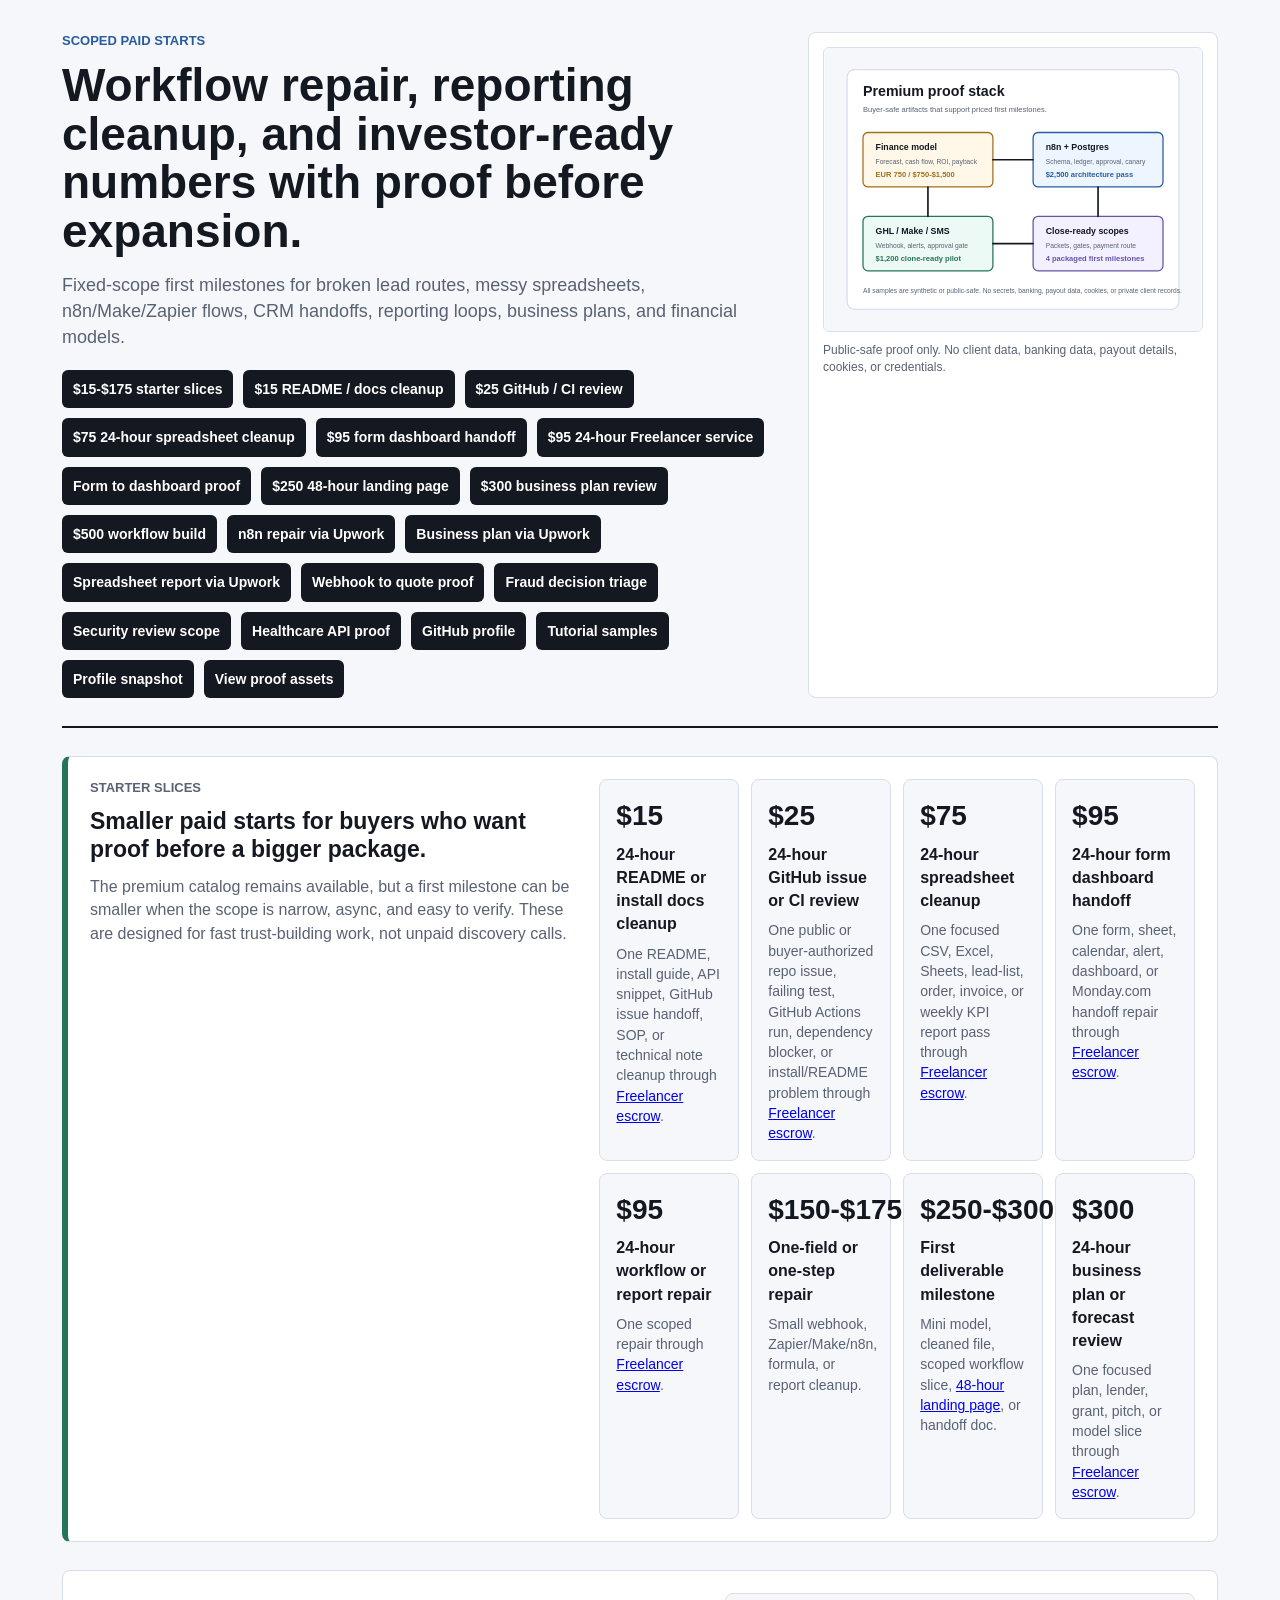
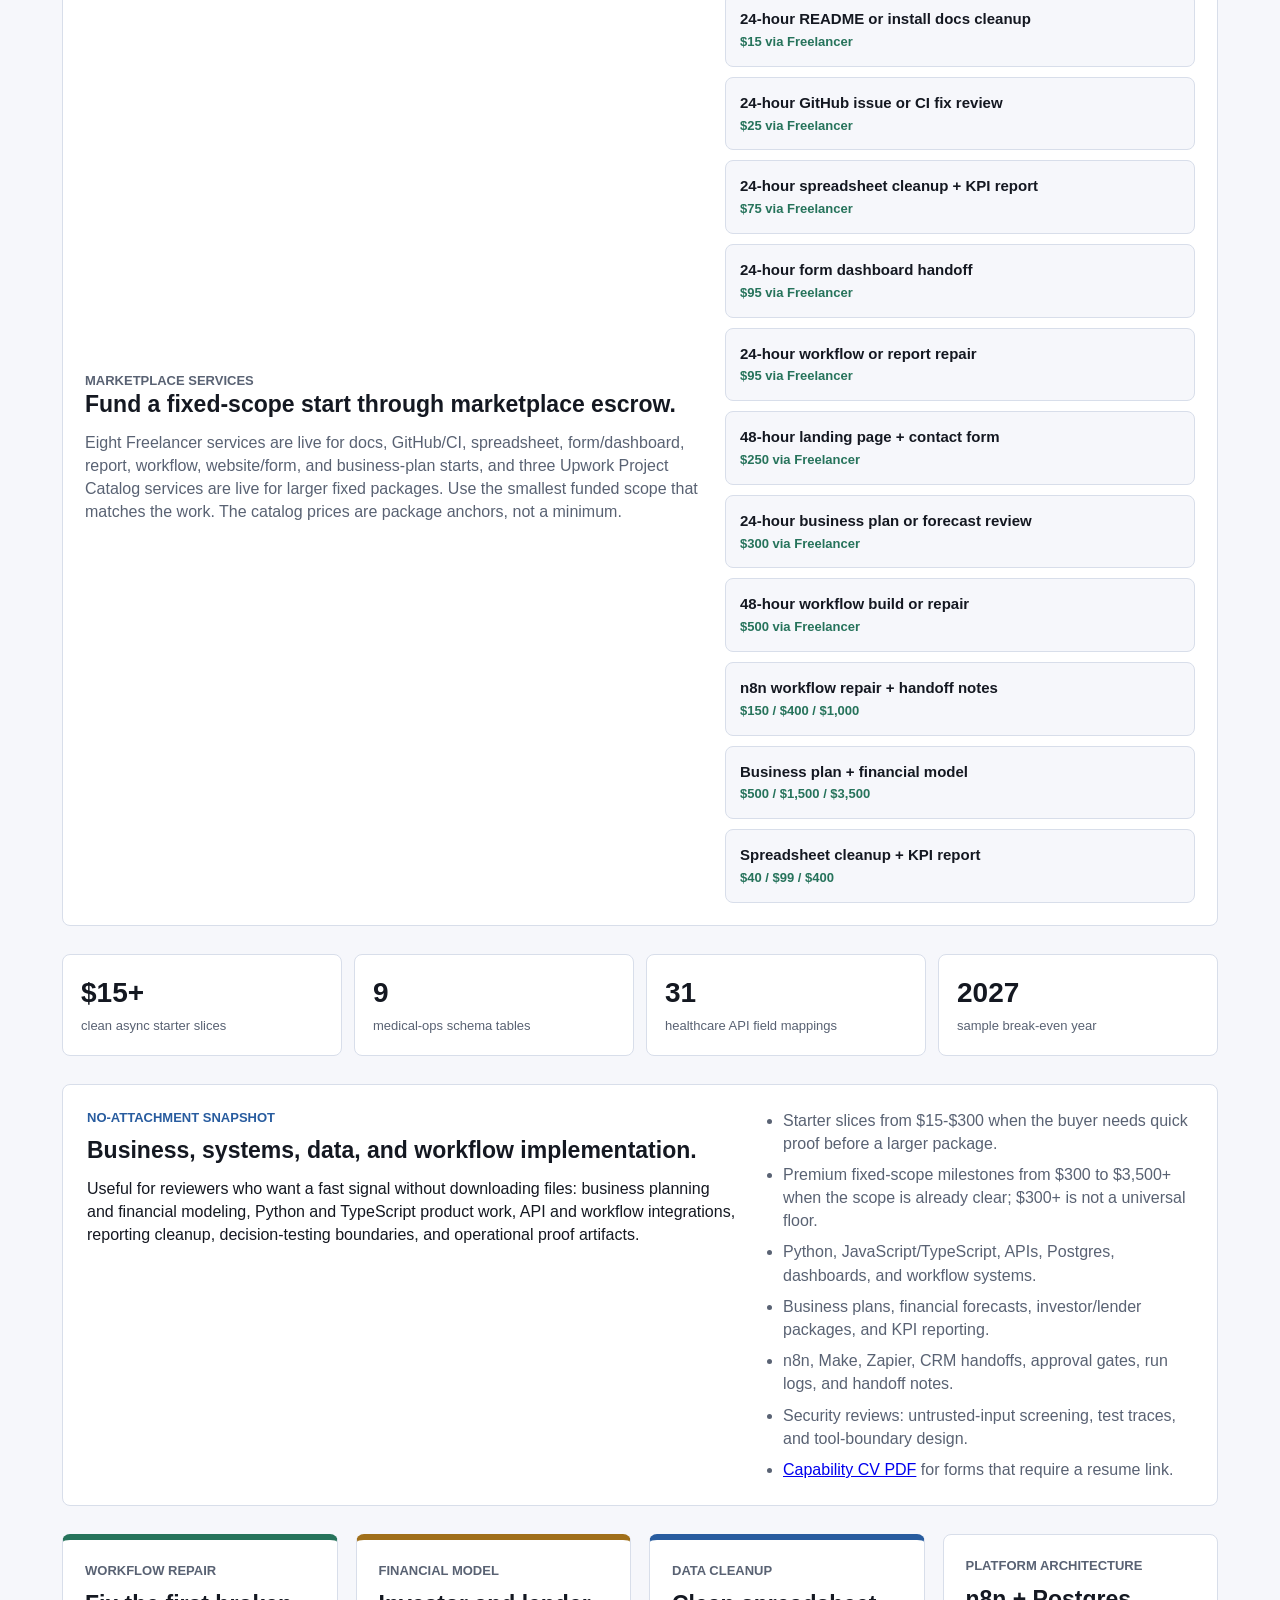
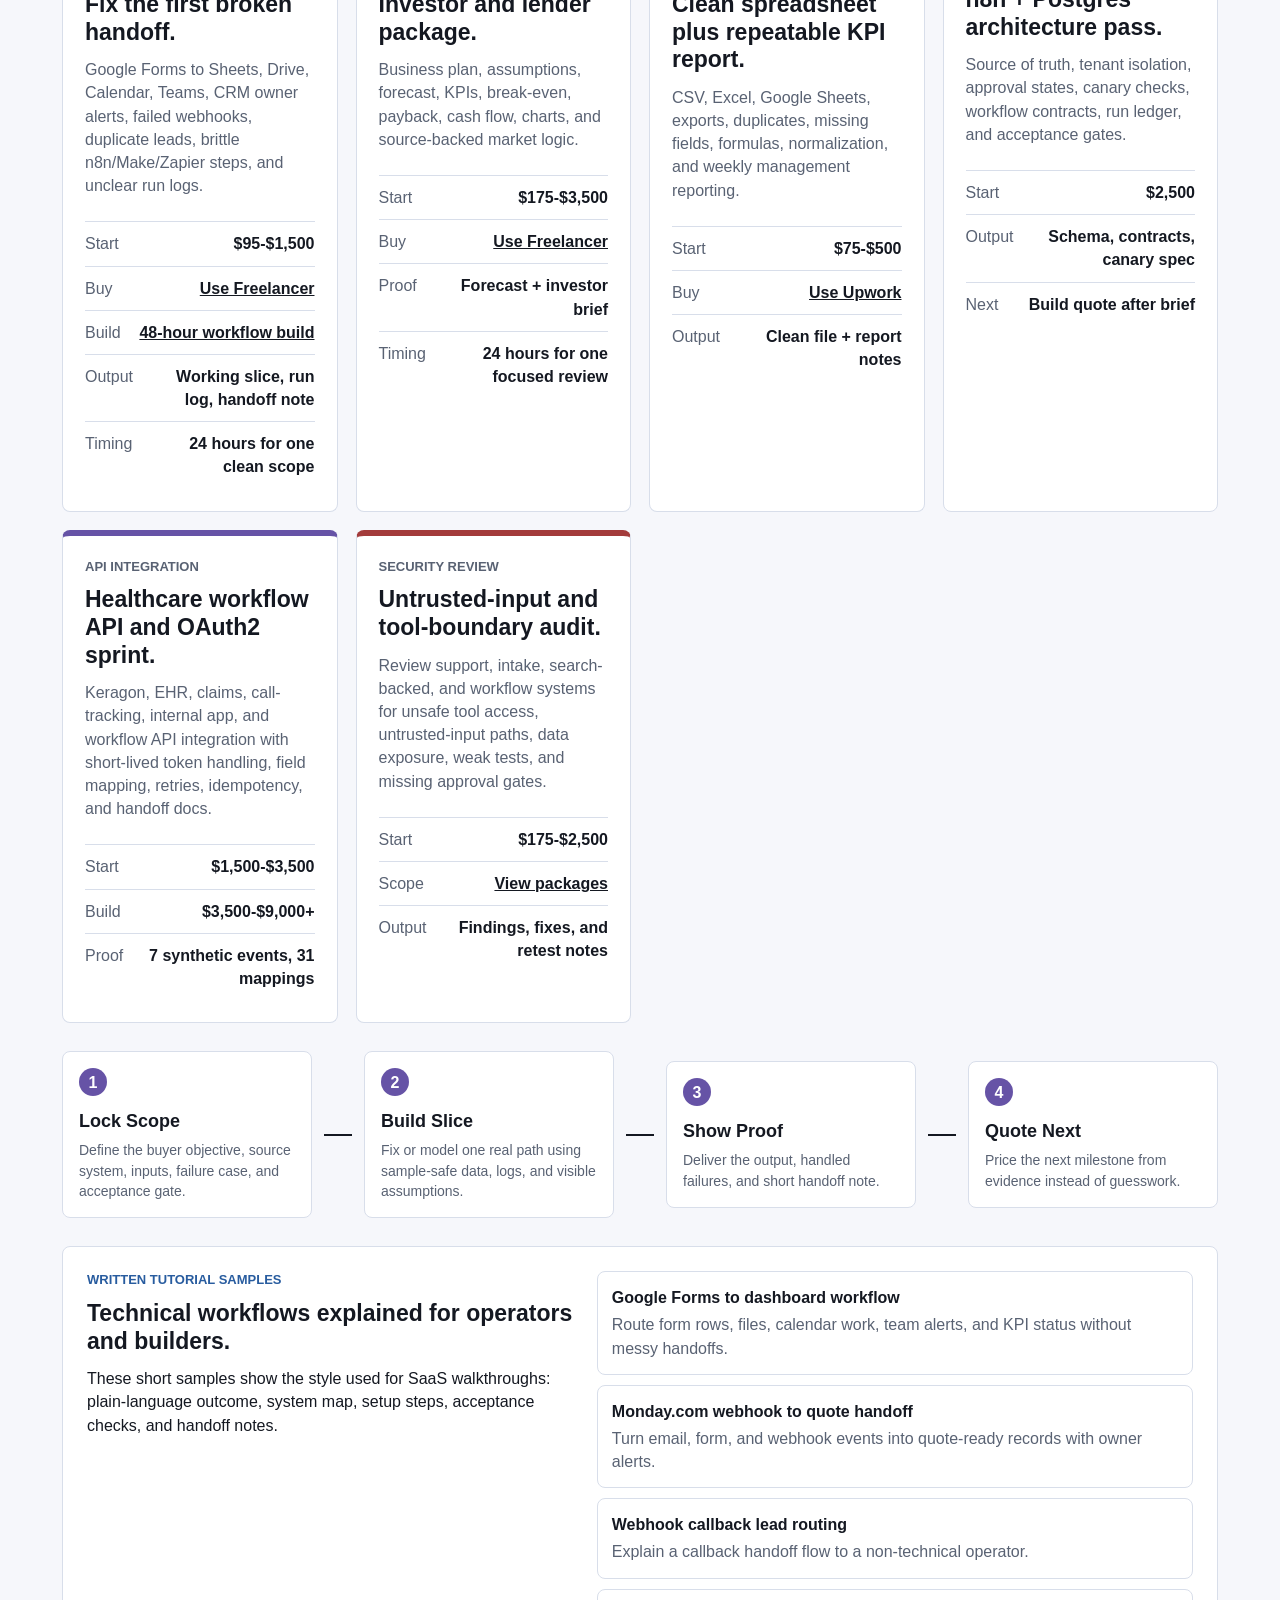
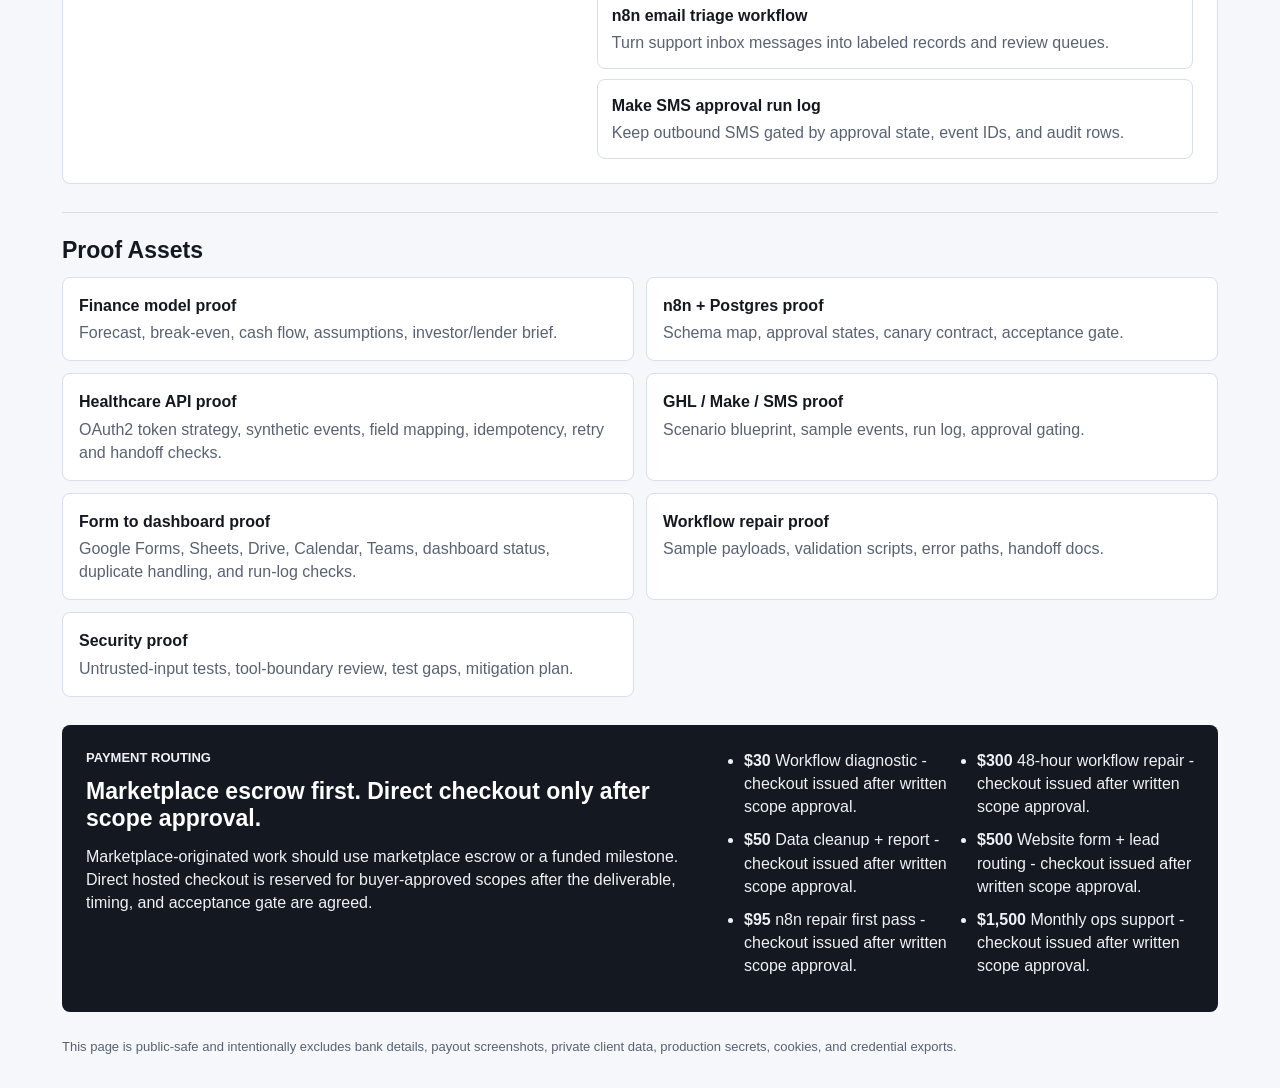
==== index.html @ 13c55c06 "Remove public process-risk wording" ====
<!doctype html>
<html lang="en">
  <head>
    <meta charset="utf-8">
    <meta name="viewport" content="width=device-width, initial-scale=1">
    <meta
      name="description"
      content="Fixed-scope operations, data cleanup, financial modeling, and workflow repair proof hub."
    >
    <title>Scoped Operations Proof Hub</title>
    <link rel="stylesheet" href="styles.css">
  </head>
  <body>
    <main class="page">
      <section class="hero">
        <div class="hero-copy">
          <p class="eyebrow">Scoped paid starts</p>
          <h1>Workflow repair, reporting cleanup, and investor-ready numbers with proof before expansion.</h1>
          <p class="lead">
            Fixed-scope first milestones for broken lead routes, messy spreadsheets, n8n/Make/Zapier flows,
            CRM handoffs, reporting loops, business plans, and financial models.
          </p>
          <div class="hero-actions" aria-label="Start options">
            <a href="#starter-slices">$15-$175 starter slices</a>
            <a href="https://www.freelancer.com/service/technical_writing/hour-readme-or-install-docs-cleanup?sb=t">$15 README / docs cleanup</a>
            <a href="https://www.freelancer.com/service/github/hour-github-issue-or-ci-fix-review?sb=t">$25 GitHub / CI review</a>
            <a href="https://www.freelancer.com/service/excel/hour-spreadsheet-cleanup-and-kpi-report?sb=t">$75 24-hour spreadsheet cleanup</a>
            <a href="https://www.freelancer.com/service/excel/hour-form-dashboard-handoff?sb=t">$95 form dashboard handoff</a>
            <a href="https://www.freelancer.com/service/excel_vba/hour-workflow-or-report-repair?sb=t">$95 24-hour Freelancer service</a>
            <a href="tutorials/google-forms-drive-calendar-dashboard.html">Form to dashboard proof</a>
            <a href="https://www.freelancer.com/service/website_design/hour-landing-page-and-contact-form?sb=t">$250 48-hour landing page</a>
            <a href="https://www.freelancer.com/service/business_plans/hour-business-plan-or-forecast-review?sb=t">$300 business plan review</a>
            <a href="https://www.freelancer.com/service/zapier/hour-workflow-build-or-repair?sb=t">$500 workflow build</a>
            <a href="https://www.upwork.com/services/product/development-it-an-n8n-workflow-repair-with-tested-handoff-notes-2057889259942910023">n8n repair via Upwork</a>
            <a href="https://www.upwork.com/services/product/consulting-hr-an-investor-ready-business-plan-and-financial-model-with-forecasts-2057624369756503073">Business plan via Upwork</a>
            <a href="https://www.upwork.com/services/product/marketing-a-cleaned-lead-list-with-a-weekly-sales-report-2057587050076830753">Spreadsheet report via Upwork</a>
            <a href="tutorials/monday-webhook-email-to-quote.html">Webhook to quote proof</a>
            <a href="fraud-decision-triage.html">Fraud decision triage</a>
            <a href="security-audit.html">Security review scope</a>
            <a href="#healthcare-api">Healthcare API proof</a>
            <a href="https://github.com/adliebe/adliebe">GitHub profile</a>
            <a href="#tutorials">Tutorial samples</a>
            <a href="#profile">Profile snapshot</a>
            <a href="#proof">View proof assets</a>
          </div>
        </div>
        <figure class="visual-proof">
          <img src="assets/premium-proof-map.svg" alt="Proof map for finance modeling, n8n Postgres architecture, GHL Make SMS workflows, and close-ready scopes">
          <figcaption>Public-safe proof only. No client data, banking data, payout details, cookies, or credentials.</figcaption>
        </figure>
      </section>

      <section class="starter-strip" id="starter-slices" aria-label="Starter slices">
        <div>
          <p class="tag">Starter slices</p>
          <h2>Smaller paid starts for buyers who want proof before a bigger package.</h2>
          <p>
            The premium catalog remains available, but a first milestone can be smaller when the scope is narrow,
            async, and easy to verify. These are designed for fast trust-building work, not unpaid discovery calls.
          </p>
        </div>
        <div class="starter-grid">
          <article>
            <strong>$15</strong>
            <span>24-hour README or install docs cleanup</span>
            <p>One README, install guide, API snippet, GitHub issue handoff, SOP, or technical note cleanup through <a href="https://www.freelancer.com/service/technical_writing/hour-readme-or-install-docs-cleanup?sb=t">Freelancer escrow</a>.</p>
          </article>
          <article>
            <strong>$25</strong>
            <span>24-hour GitHub issue or CI review</span>
            <p>One public or buyer-authorized repo issue, failing test, GitHub Actions run, dependency blocker, or install/README problem through <a href="https://www.freelancer.com/service/github/hour-github-issue-or-ci-fix-review?sb=t">Freelancer escrow</a>.</p>
          </article>
          <article>
            <strong>$75</strong>
            <span>24-hour spreadsheet cleanup</span>
            <p>One focused CSV, Excel, Sheets, lead-list, order, invoice, or weekly KPI report pass through <a href="https://www.freelancer.com/service/excel/hour-spreadsheet-cleanup-and-kpi-report?sb=t">Freelancer escrow</a>.</p>
          </article>
          <article>
            <strong>$95</strong>
            <span>24-hour form dashboard handoff</span>
            <p>One form, sheet, calendar, alert, dashboard, or Monday.com handoff repair through <a href="https://www.freelancer.com/service/excel/hour-form-dashboard-handoff?sb=t">Freelancer escrow</a>.</p>
          </article>
          <article>
            <strong>$95</strong>
            <span>24-hour workflow or report repair</span>
            <p>One scoped repair through <a href="https://www.freelancer.com/service/excel_vba/hour-workflow-or-report-repair?sb=t">Freelancer escrow</a>.</p>
          </article>
          <article>
            <strong>$150-$175</strong>
            <span>One-field or one-step repair</span>
            <p>Small webhook, Zapier/Make/n8n, formula, or report cleanup.</p>
          </article>
          <article>
            <strong>$250-$300</strong>
            <span>First deliverable milestone</span>
            <p>Mini model, cleaned file, scoped workflow slice, <a href="https://www.freelancer.com/service/website_design/hour-landing-page-and-contact-form?sb=t">48-hour landing page</a>, or handoff doc.</p>
          </article>
          <article>
            <strong>$300</strong>
            <span>24-hour business plan or forecast review</span>
            <p>One focused plan, lender, grant, pitch, or model slice through <a href="https://www.freelancer.com/service/business_plans/hour-business-plan-or-forecast-review?sb=t">Freelancer escrow</a>.</p>
          </article>
        </div>
      </section>

      <section class="catalog-strip" aria-label="Approved Upwork services">
        <div>
          <p class="tag">Marketplace services</p>
          <h2>Fund a fixed-scope start through marketplace escrow.</h2>
          <p>
            Eight Freelancer services are live for docs, GitHub/CI, spreadsheet, form/dashboard, report, workflow, website/form, and business-plan starts,
            and three Upwork Project Catalog services are live for larger fixed packages. Use the smallest funded scope that matches the work.
            The catalog prices are package anchors, not a minimum.
          </p>
        </div>
        <div class="catalog-actions">
          <a href="https://www.freelancer.com/service/technical_writing/hour-readme-or-install-docs-cleanup?sb=t">
            <strong>24-hour README or install docs cleanup</strong>
            <span>$15 via Freelancer</span>
          </a>
          <a href="https://www.freelancer.com/service/github/hour-github-issue-or-ci-fix-review?sb=t">
            <strong>24-hour GitHub issue or CI fix review</strong>
            <span>$25 via Freelancer</span>
          </a>
          <a href="https://www.freelancer.com/service/excel/hour-spreadsheet-cleanup-and-kpi-report?sb=t">
            <strong>24-hour spreadsheet cleanup + KPI report</strong>
            <span>$75 via Freelancer</span>
          </a>
          <a href="https://www.freelancer.com/service/excel/hour-form-dashboard-handoff?sb=t">
            <strong>24-hour form dashboard handoff</strong>
            <span>$95 via Freelancer</span>
          </a>
          <a href="https://www.freelancer.com/service/excel_vba/hour-workflow-or-report-repair?sb=t">
            <strong>24-hour workflow or report repair</strong>
            <span>$95 via Freelancer</span>
          </a>
          <a href="https://www.freelancer.com/service/website_design/hour-landing-page-and-contact-form?sb=t">
            <strong>48-hour landing page + contact form</strong>
            <span>$250 via Freelancer</span>
          </a>
          <a href="https://www.freelancer.com/service/business_plans/hour-business-plan-or-forecast-review?sb=t">
            <strong>24-hour business plan or forecast review</strong>
            <span>$300 via Freelancer</span>
          </a>
          <a href="https://www.freelancer.com/service/zapier/hour-workflow-build-or-repair?sb=t">
            <strong>48-hour workflow build or repair</strong>
            <span>$500 via Freelancer</span>
          </a>
          <a href="https://www.upwork.com/services/product/development-it-an-n8n-workflow-repair-with-tested-handoff-notes-2057889259942910023">
            <strong>n8n workflow repair + handoff notes</strong>
            <span>$150 / $400 / $1,000</span>
          </a>
          <a href="https://www.upwork.com/services/product/consulting-hr-an-investor-ready-business-plan-and-financial-model-with-forecasts-2057624369756503073">
            <strong>Business plan + financial model</strong>
            <span>$500 / $1,500 / $3,500</span>
          </a>
          <a href="https://www.upwork.com/services/product/marketing-a-cleaned-lead-list-with-a-weekly-sales-report-2057587050076830753">
            <strong>Spreadsheet cleanup + KPI report</strong>
            <span>$40 / $99 / $400</span>
          </a>
        </div>
      </section>

      <section class="metric-row" aria-label="Verified proof metrics">
        <div>
          <span class="metric">$15+</span>
          <span class="label">clean async starter slices</span>
        </div>
        <div>
          <span class="metric">9</span>
          <span class="label">medical-ops schema tables</span>
        </div>
        <div>
          <span class="metric">31</span>
          <span class="label">healthcare API field mappings</span>
        </div>
        <div>
          <span class="metric">2027</span>
          <span class="label">sample break-even year</span>
        </div>
      </section>

      <section class="profile-strip" id="profile" aria-label="Profile snapshot for reviewers">
        <div>
          <p class="tag">No-attachment snapshot</p>
          <h2>Business, systems, data, and workflow implementation.</h2>
          <p>
            Useful for reviewers who want a fast signal without downloading files:
            business planning and financial modeling, Python and TypeScript product work,
            API and workflow integrations, reporting cleanup, decision-testing boundaries,
            and operational proof artifacts.
          </p>
        </div>
        <ul>
          <li>Starter slices from $15-$300 when the buyer needs quick proof before a larger package.</li>
          <li>Premium fixed-scope milestones from $300 to $3,500+ when the scope is already clear; $300+ is not a universal floor.</li>
          <li>Python, JavaScript/TypeScript, APIs, Postgres, dashboards, and workflow systems.</li>
          <li>Business plans, financial forecasts, investor/lender packages, and KPI reporting.</li>
          <li>n8n, Make, Zapier, CRM handoffs, approval gates, run logs, and handoff notes.</li>
          <li>Security reviews: untrusted-input screening, test traces, and tool-boundary design.</li>
          <li><a href="business-systems-capability-cv.pdf">Capability CV PDF</a> for forms that require a resume link.</li>
        </ul>
      </section>

      <section class="offer-grid" aria-label="Fixed-scope services">
        <article class="proof-card workflow-card">
          <p class="tag">Workflow repair</p>
          <h2>Fix the first broken handoff.</h2>
          <p>
            Google Forms to Sheets, Drive, Calendar, Teams, CRM owner alerts, failed webhooks,
            duplicate leads, brittle n8n/Make/Zapier steps, and unclear run logs.
          </p>
          <dl>
            <div><dt>Start</dt><dd>$95-$1,500</dd></div>
            <div><dt>Buy</dt><dd><a href="https://www.freelancer.com/service/excel_vba/hour-workflow-or-report-repair?sb=t">Use Freelancer</a></dd></div>
            <div><dt>Build</dt><dd><a href="https://www.freelancer.com/service/zapier/hour-workflow-build-or-repair?sb=t">48-hour workflow build</a></dd></div>
            <div><dt>Output</dt><dd>Working slice, run log, handoff note</dd></div>
            <div><dt>Timing</dt><dd>24 hours for one clean scope</dd></div>
          </dl>
        </article>

        <article class="proof-card finance-card">
          <p class="tag">Financial model</p>
          <h2>Investor and lender package.</h2>
          <p>
            Business plan, assumptions, forecast, KPIs, break-even, payback, cash flow,
            charts, and source-backed market logic.
          </p>
          <dl>
            <div><dt>Start</dt><dd>$175-$3,500</dd></div>
            <div><dt>Buy</dt><dd><a href="https://www.freelancer.com/service/business_plans/hour-business-plan-or-forecast-review?sb=t">Use Freelancer</a></dd></div>
            <div><dt>Proof</dt><dd>Forecast + investor brief</dd></div>
            <div><dt>Timing</dt><dd>24 hours for one focused review</dd></div>
          </dl>
        </article>

        <article class="proof-card platform-card">
          <p class="tag">Data cleanup</p>
          <h2>Clean spreadsheet plus repeatable KPI report.</h2>
          <p>
            CSV, Excel, Google Sheets, exports, duplicates, missing fields, formulas,
            normalization, and weekly management reporting.
          </p>
          <dl>
            <div><dt>Start</dt><dd>$75-$500</dd></div>
            <div><dt>Buy</dt><dd><a href="https://www.upwork.com/services/product/marketing-a-cleaned-lead-list-with-a-weekly-sales-report-2057587050076830753">Use Upwork</a></dd></div>
            <div><dt>Output</dt><dd>Clean file + report notes</dd></div>
          </dl>
        </article>

        <article class="proof-card">
          <p class="tag">Platform architecture</p>
          <h2>n8n + Postgres architecture pass.</h2>
          <p>
            Source of truth, tenant isolation, approval states, canary checks, workflow contracts,
            run ledger, and acceptance gates.
          </p>
          <dl>
            <div><dt>Start</dt><dd>$2,500</dd></div>
            <div><dt>Output</dt><dd>Schema, contracts, canary spec</dd></div>
            <div><dt>Next</dt><dd>Build quote after brief</dd></div>
          </dl>
        </article>

        <article class="proof-card api-card" id="healthcare-api">
          <p class="tag">API integration</p>
          <h2>Healthcare workflow API and OAuth2 sprint.</h2>
          <p>
            Keragon, EHR, claims, call-tracking, internal app, and workflow API integration
            with short-lived token handling, field mapping, retries, idempotency, and handoff docs.
          </p>
          <dl>
            <div><dt>Start</dt><dd>$1,500-$3,500</dd></div>
            <div><dt>Build</dt><dd>$3,500-$9,000+</dd></div>
            <div><dt>Proof</dt><dd>7 synthetic events, 31 mappings</dd></div>
          </dl>
        </article>

        <article class="proof-card security-card">
          <p class="tag">Security review</p>
          <h2>Untrusted-input and tool-boundary audit.</h2>
          <p>
            Review support, intake, search-backed, and workflow systems for unsafe tool access,
            untrusted-input paths, data exposure, weak tests, and missing approval gates.
          </p>
          <dl>
            <div><dt>Start</dt><dd>$175-$2,500</dd></div>
            <div><dt>Scope</dt><dd><a href="security-audit.html">View packages</a></dd></div>
            <div><dt>Output</dt><dd>Findings, fixes, and retest notes</dd></div>
          </dl>
        </article>
      </section>

      <section class="workflow" aria-label="Delivery structure">
        <div class="flow-step">
          <span>1</span>
          <strong>Lock Scope</strong>
          <p>Define the buyer objective, source system, inputs, failure case, and acceptance gate.</p>
        </div>
        <div class="flow-line"></div>
        <div class="flow-step">
          <span>2</span>
          <strong>Build Slice</strong>
          <p>Fix or model one real path using sample-safe data, logs, and visible assumptions.</p>
        </div>
        <div class="flow-line"></div>
        <div class="flow-step">
          <span>3</span>
          <strong>Show Proof</strong>
          <p>Deliver the output, handled failures, and short handoff note.</p>
        </div>
        <div class="flow-line"></div>
        <div class="flow-step">
          <span>4</span>
          <strong>Quote Next</strong>
          <p>Price the next milestone from evidence instead of guesswork.</p>
        </div>
      </section>

      <section class="tutorial-strip" id="tutorials" aria-label="Written tutorial samples">
        <div>
          <p class="tag">Written tutorial samples</p>
          <h2>Technical workflows explained for operators and builders.</h2>
          <p>
            These short samples show the style used for SaaS walkthroughs: plain-language outcome,
            system map, setup steps, acceptance checks, and handoff notes.
          </p>
        </div>
        <div class="tutorial-list">
          <a href="tutorials/google-forms-drive-calendar-dashboard.html">
            <strong>Google Forms to dashboard workflow</strong>
            <span>Route form rows, files, calendar work, team alerts, and KPI status without messy handoffs.</span>
          </a>
          <a href="tutorials/monday-webhook-email-to-quote.html">
            <strong>Monday.com webhook to quote handoff</strong>
            <span>Turn email, form, and webhook events into quote-ready records with owner alerts.</span>
          </a>
          <a href="tutorials/webhook-callback-lead-routing.html">
            <strong>Webhook callback lead routing</strong>
            <span>Explain a callback handoff flow to a non-technical operator.</span>
          </a>
          <a href="tutorials/n8n-email-triage-workflow.html">
            <strong>n8n email triage workflow</strong>
            <span>Turn support inbox messages into labeled records and review queues.</span>
          </a>
          <a href="tutorials/make-sms-approval-run-log.html">
            <strong>Make SMS approval run log</strong>
            <span>Keep outbound SMS gated by approval state, event IDs, and audit rows.</span>
          </a>
        </div>
      </section>

      <section class="proof-table" id="proof" aria-label="Proof assets">
        <h2>Proof Assets</h2>
        <div class="table-grid">
          <p><strong>Finance model proof</strong><span>Forecast, break-even, cash flow, assumptions, investor/lender brief.</span></p>
          <p><strong>n8n + Postgres proof</strong><span>Schema map, approval states, canary contract, acceptance gate.</span></p>
          <p><strong>Healthcare API proof</strong><span>OAuth2 token strategy, synthetic events, field mapping, idempotency, retry and handoff checks.</span></p>
          <p><strong>GHL / Make / SMS proof</strong><span>Scenario blueprint, sample events, run log, approval gating.</span></p>
          <p><strong>Form to dashboard proof</strong><span>Google Forms, Sheets, Drive, Calendar, Teams, dashboard status, duplicate handling, and run-log checks.</span></p>
          <p><strong>Workflow repair proof</strong><span>Sample payloads, validation scripts, error paths, handoff docs.</span></p>
          <p><strong>Security proof</strong><span>Untrusted-input tests, tool-boundary review, test gaps, mitigation plan.</span></p>
        </div>
      </section>

      <section class="package-strip" id="payment-routing">
        <div>
          <p class="tag">Payment routing</p>
          <h2>Marketplace escrow first. Direct checkout only after scope approval.</h2>
          <p>
            Marketplace-originated work should use marketplace escrow or a funded milestone. Direct hosted checkout
            is reserved for buyer-approved scopes after the deliverable, timing, and acceptance gate are agreed.
          </p>
        </div>
        <ul class="checkout-list" aria-label="Direct payment scopes">
          <li><strong>$30</strong> Workflow diagnostic - checkout issued after written scope approval.</li>
          <li><strong>$50</strong> Data cleanup + report - checkout issued after written scope approval.</li>
          <li><strong>$95</strong> n8n repair first pass - checkout issued after written scope approval.</li>
          <li><strong>$300</strong> 48-hour workflow repair - checkout issued after written scope approval.</li>
          <li><strong>$500</strong> Website form + lead routing - checkout issued after written scope approval.</li>
          <li><strong>$1,500</strong> Monthly ops support - checkout issued after written scope approval.</li>
        </ul>
      </section>

      <footer>
        This page is public-safe and intentionally excludes bank details, payout screenshots,
        private client data, production secrets, cookies, and credential exports.
      </footer>
    </main>
  </body>
</html>
---- styles.css ----
:root {
  --ink: #141821;
  --muted: #596273;
  --line: #d8deea;
  --paper: #f6f7fb;
  --panel: #ffffff;
  --blue: #285c9f;
  --green: #26735b;
  --gold: #a06f1a;
  --red: #a33b3b;
  --violet: #6653a6;
}

* {
  box-sizing: border-box;
}

body {
  margin: 0;
  color: var(--ink);
  background: var(--paper);
  font-family: Arial, Helvetica, sans-serif;
  line-height: 1.45;
  overflow-x: hidden;
}

.page {
  width: 100%;
  max-width: 1220px;
  margin: 0 auto;
  padding: 32px;
  overflow-x: hidden;
}

.hero {
  display: grid;
  grid-template-columns: minmax(0, 1fr) minmax(300px, 410px);
  gap: 30px;
  align-items: stretch;
  padding-bottom: 28px;
  border-bottom: 2px solid var(--ink);
}

.hero > * {
  min-width: 0;
}

.eyebrow,
.tag {
  margin: 0 0 10px;
  color: var(--blue);
  font-size: 13px;
  font-weight: 700;
  letter-spacing: 0;
  text-transform: uppercase;
}

h1,
h2,
p {
  margin-top: 0;
}

h1 {
  max-width: 850px;
  margin-bottom: 16px;
  font-size: 46px;
  line-height: 1.06;
  letter-spacing: 0;
  overflow-wrap: break-word;
}

h2 {
  margin-bottom: 12px;
  font-size: 23px;
  line-height: 1.2;
  letter-spacing: 0;
}

.lead {
  max-width: 760px;
  margin-bottom: 20px;
  color: var(--muted);
  font-size: 18px;
}

.hero-actions {
  display: flex;
  flex-wrap: wrap;
  gap: 10px;
}

.hero-actions a,
.hero-actions span {
  padding: 9px 11px;
  color: white;
  background: var(--ink);
  border-radius: 6px;
  font-size: 14px;
  font-weight: 700;
  text-decoration: none;
}

.buyer-hero {
  align-items: start;
}

.buyer-aside {
  padding: 22px;
}

.buyer-aside h2 {
  margin-bottom: 14px;
}

.buyer-aside ul,
.checkout-list {
  margin: 0;
  padding-left: 20px;
}

.buyer-aside li,
.checkout-list li {
  margin-bottom: 10px;
}

.offer-grid {
  display: grid;
  grid-template-columns: repeat(4, minmax(0, 1fr));
  gap: 18px;
  margin-top: 28px;
}

.proof-card a,
.checkout-list a {
  color: inherit;
  font-weight: 700;
}

.checkout-list {
  columns: 2;
}

.visual-proof {
  width: 100%;
  max-width: 100%;
  min-width: 0;
  margin: 0;
  padding: 14px;
  background: var(--panel);
  border: 1px solid var(--line);
  border-radius: 8px;
  overflow: hidden;
}

.visual-proof img {
  display: block;
  min-width: 0;
  max-width: 100%;
  width: 100%;
  aspect-ratio: 4 / 3;
  object-fit: cover;
  border: 1px solid var(--line);
  border-radius: 6px;
}

.visual-proof figcaption {
  margin-top: 10px;
  color: var(--muted);
  font-size: 12px;
}

.metric-row {
  display: grid;
  grid-template-columns: repeat(4, minmax(0, 1fr));
  gap: 12px;
  margin: 28px 0;
}

.catalog-strip {
  display: grid;
  grid-template-columns: minmax(0, 1fr) minmax(300px, 470px);
  gap: 20px;
  align-items: center;
  margin: 28px 0;
  padding: 22px;
  background: var(--panel);
  border: 1px solid var(--line);
  border-radius: 8px;
}

.starter-strip {
  display: grid;
  grid-template-columns: minmax(0, 0.9fr) minmax(420px, 1.1fr);
  gap: 22px;
  align-items: stretch;
  margin: 28px 0;
  padding: 22px;
  background: #ffffff;
  border: 1px solid var(--line);
  border-left: 6px solid var(--green);
  border-radius: 8px;
}

.starter-strip p {
  color: var(--muted);
}

.starter-grid {
  display: grid;
  grid-template-columns: repeat(4, minmax(0, 1fr));
  gap: 12px;
}

.starter-grid article {
  min-height: 150px;
  padding: 16px;
  background: var(--paper);
  border: 1px solid var(--line);
  border-radius: 8px;
}

.starter-grid strong,
.starter-grid span {
  display: block;
}

.starter-grid strong {
  margin-bottom: 6px;
  font-size: 28px;
}

.starter-grid span {
  margin-bottom: 8px;
  font-weight: 800;
}

.starter-grid p {
  margin-bottom: 0;
  font-size: 14px;
}

.catalog-strip p {
  margin-bottom: 0;
  color: var(--muted);
}

.catalog-actions {
  display: grid;
  gap: 10px;
}

.catalog-actions a {
  display: grid;
  gap: 3px;
  padding: 14px;
  color: var(--ink);
  background: var(--paper);
  border: 1px solid var(--line);
  border-radius: 8px;
  text-decoration: none;
}

.catalog-actions strong {
  font-size: 15px;
}

.catalog-actions span {
  color: var(--green);
  font-size: 13px;
  font-weight: 800;
}

.metric-row div {
  padding: 18px;
  background: var(--panel);
  border: 1px solid var(--line);
  border-radius: 8px;
}

.metric {
  display: block;
  font-size: 28px;
  font-weight: 800;
}

.label {
  color: var(--muted);
  font-size: 13px;
}

.proof-grid {
  display: grid;
  grid-template-columns: repeat(3, minmax(0, 1fr));
  gap: 18px;
}

.proof-card {
  min-width: 0;
  min-height: 374px;
  padding: 22px;
  background: var(--panel);
  border: 1px solid var(--line);
  border-radius: 8px;
}

.proof-card p {
  color: var(--muted);
}

.finance-card {
  border-top: 6px solid var(--gold);
}

.platform-card {
  border-top: 6px solid var(--blue);
}

.workflow-card {
  border-top: 6px solid var(--green);
}

.security-card {
  border-top: 6px solid var(--red);
}

.api-card {
  border-top: 6px solid var(--violet);
}

.security-hero {
  border-bottom-color: var(--red);
}

dl {
  margin: 24px 0 0;
}

dl div {
  display: flex;
  justify-content: space-between;
  gap: 16px;
  padding: 10px 0;
  border-top: 1px solid var(--line);
}

dt {
  color: var(--muted);
}

dd {
  margin: 0;
  font-weight: 800;
  text-align: right;
}

.workflow {
  display: grid;
  grid-template-columns: 1fr 28px 1fr 28px 1fr 28px 1fr;
  gap: 12px;
  align-items: center;
  margin: 28px 0;
}

.flow-step {
  min-height: 142px;
  padding: 16px;
  background: var(--panel);
  border: 1px solid var(--line);
  border-radius: 8px;
}

.flow-step span {
  display: inline-grid;
  width: 28px;
  height: 28px;
  place-items: center;
  margin-bottom: 12px;
  color: white;
  background: var(--violet);
  border-radius: 50%;
  font-weight: 700;
}

.flow-step strong {
  display: block;
  margin-bottom: 6px;
  font-size: 18px;
}

.flow-step p {
  margin-bottom: 0;
  color: var(--muted);
  font-size: 14px;
}

.flow-line {
  height: 2px;
  background: var(--ink);
}

.package-strip {
  display: grid;
  grid-template-columns: minmax(0, 1fr) 470px;
  gap: 24px;
  margin-top: 28px;
  padding: 24px;
  color: white;
  background: var(--ink);
  border-radius: 8px;
}

.profile-strip {
  display: grid;
  grid-template-columns: minmax(0, 1fr) 430px;
  gap: 24px;
  margin: 28px 0;
  padding: 24px;
  background: #ffffff;
  border: 1px solid var(--line);
  border-radius: 8px;
}

.profile-strip p {
  max-width: 760px;
}

.profile-strip ul {
  margin: 0;
  padding-left: 20px;
  color: var(--muted);
}

.profile-strip li + li {
  margin-top: 8px;
}

.package-strip p,
.package-strip li {
  color: #eef2f6;
}

.package-strip ul {
  margin: 0;
  padding-left: 20px;
}

.proof-table {
  margin-top: 28px;
  padding-top: 24px;
  border-top: 1px solid var(--line);
}

.tutorial-strip {
  display: grid;
  grid-template-columns: minmax(0, 0.9fr) minmax(360px, 1.1fr);
  gap: 22px;
  margin: 28px 0;
  padding: 24px;
  background: var(--panel);
  border: 1px solid var(--line);
  border-radius: 8px;
}

.tutorial-list {
  display: grid;
  gap: 10px;
}

.tutorial-list a {
  display: block;
  padding: 14px;
  color: var(--ink);
  text-decoration: none;
  border: 1px solid var(--line);
  border-radius: 8px;
}

.tutorial-list strong,
.tutorial-list span {
  display: block;
}

.tutorial-list span {
  margin-top: 4px;
  color: var(--muted);
}

.tutorial-page {
  max-width: 920px;
}

.tutorial-page .eyebrow a {
  color: var(--blue);
}

.tutorial-steps {
  display: grid;
  gap: 16px;
}

.tutorial-steps article {
  padding: 20px;
  background: var(--panel);
  border: 1px solid var(--line);
  border-radius: 8px;
}

.tutorial-steps pre {
  margin: 0;
  padding: 14px;
  overflow-x: auto;
  background: #eef2f6;
  border: 1px solid var(--line);
  border-radius: 6px;
}

.table-grid {
  display: grid;
  grid-template-columns: repeat(2, minmax(0, 1fr));
  gap: 12px;
}

.table-grid p {
  margin: 0;
  padding: 16px;
  background: var(--panel);
  border: 1px solid var(--line);
  border-radius: 8px;
}

.table-grid strong {
  display: block;
  margin-bottom: 4px;
}

.table-grid span {
  color: var(--muted);
}

footer {
  margin-top: 26px;
  color: var(--muted);
  font-size: 13px;
}

@media (max-width: 920px) {
  .page {
    padding: 20px;
  }

  .hero,
  .proof-grid,
  .offer-grid,
  .metric-row,
  .starter-strip,
  .catalog-strip,
  .profile-strip,
  .package-strip,
  .tutorial-strip,
  .table-grid {
    grid-template-columns: 1fr;
  }

  .starter-grid {
    grid-template-columns: 1fr;
  }

  .checkout-list {
    columns: 1;
  }

  h1 {
    font-size: 34px;
  }

  .workflow {
    grid-template-columns: 1fr;
  }

  .flow-line {
    display: none;
  }
}

@media (max-width: 520px) {
  .page {
    max-width: 390px;
    margin: 0;
    padding: 20px;
  }

  h1 {
    font-size: 28px;
    overflow-wrap: anywhere;
  }

  h2 {
    font-size: 21px;
  }

  .lead {
    font-size: 16px;
  }

  .hero-actions a {
    max-width: 100%;
  }

  .visual-proof {
    max-width: calc(100vw - 40px);
  }
}
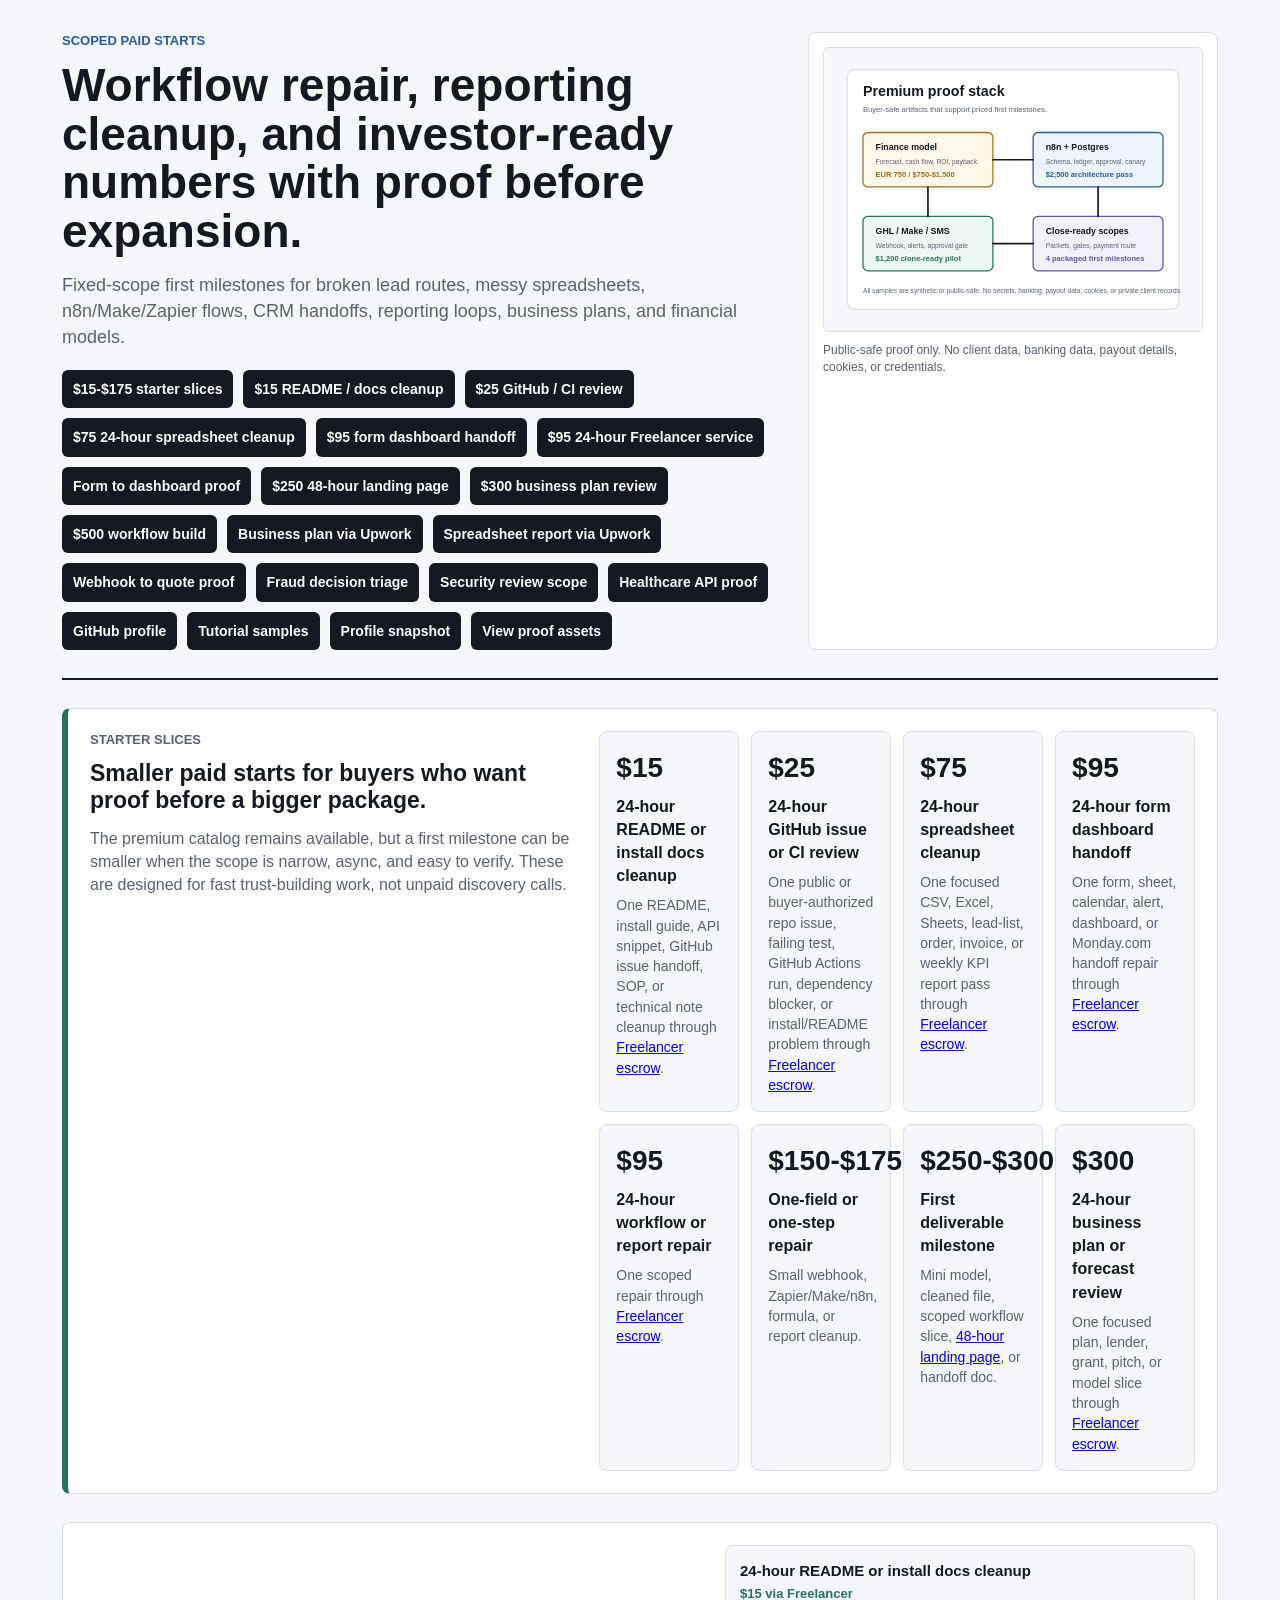
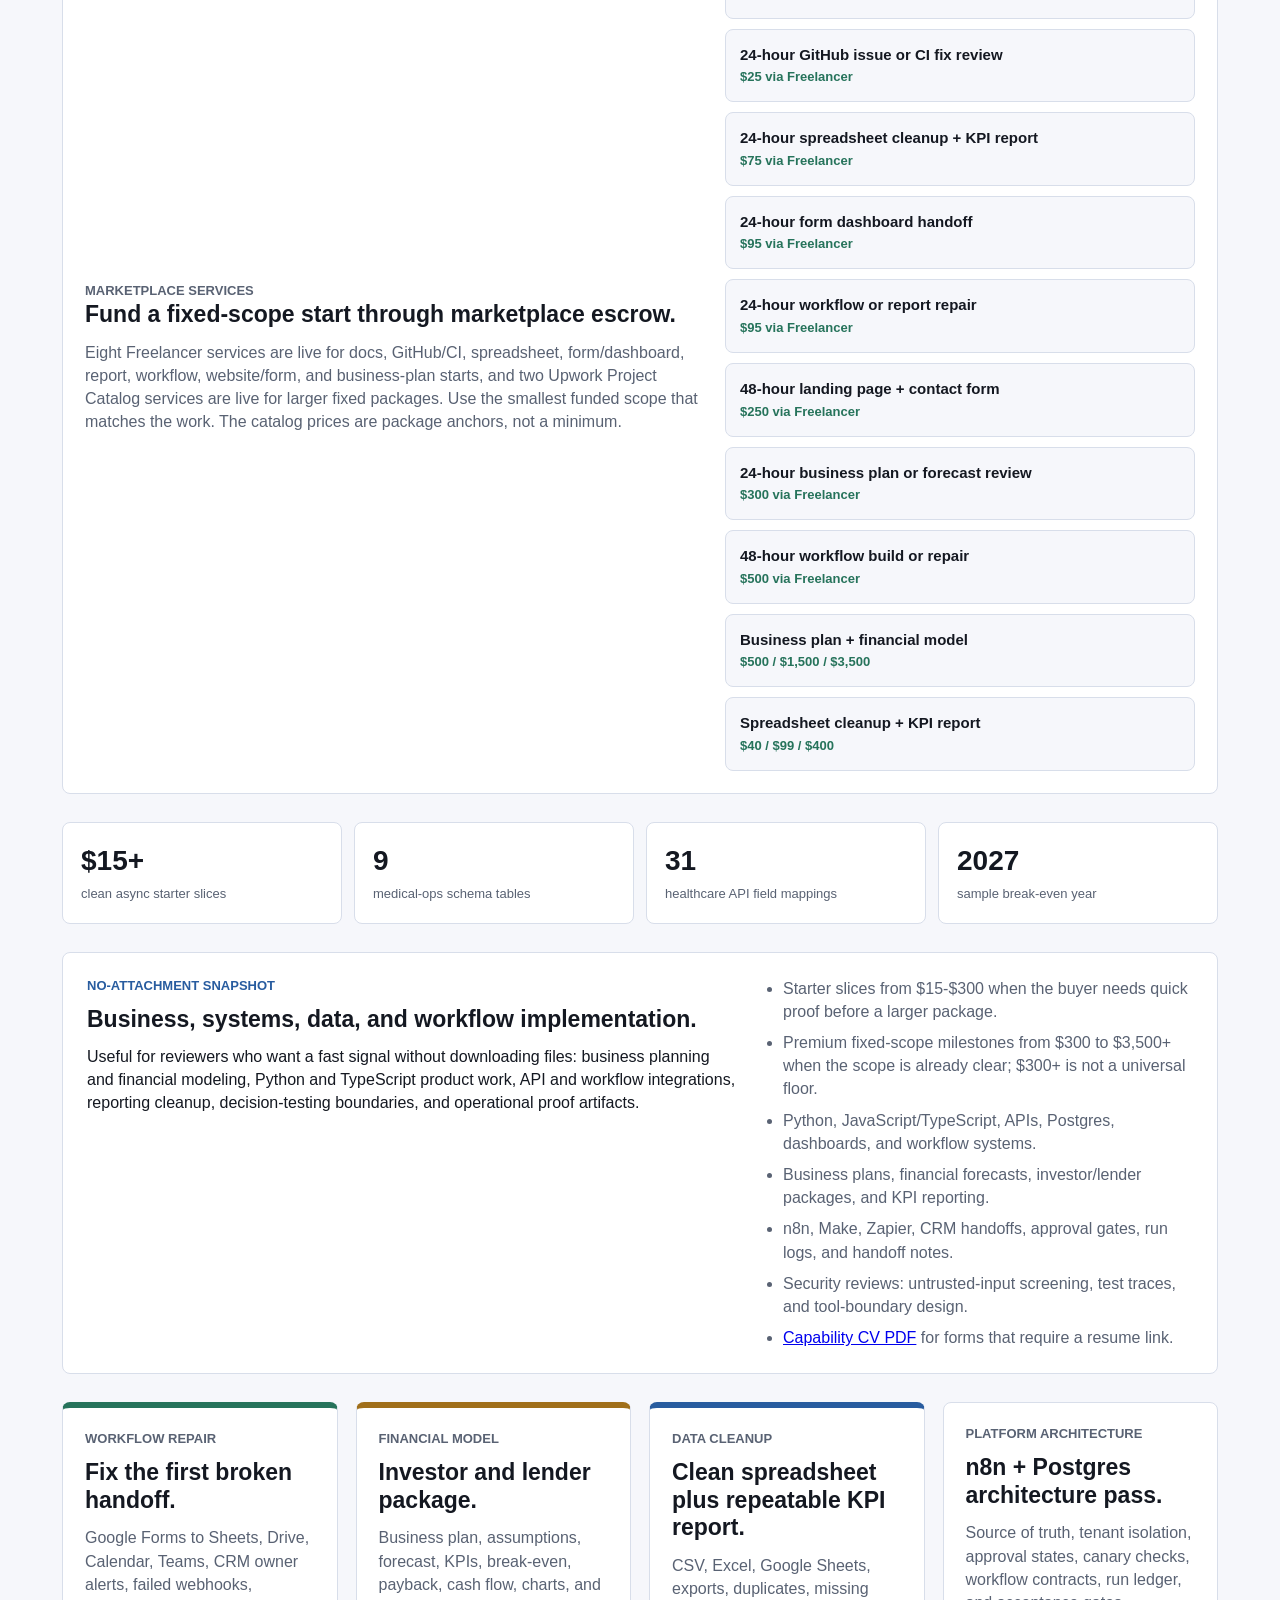
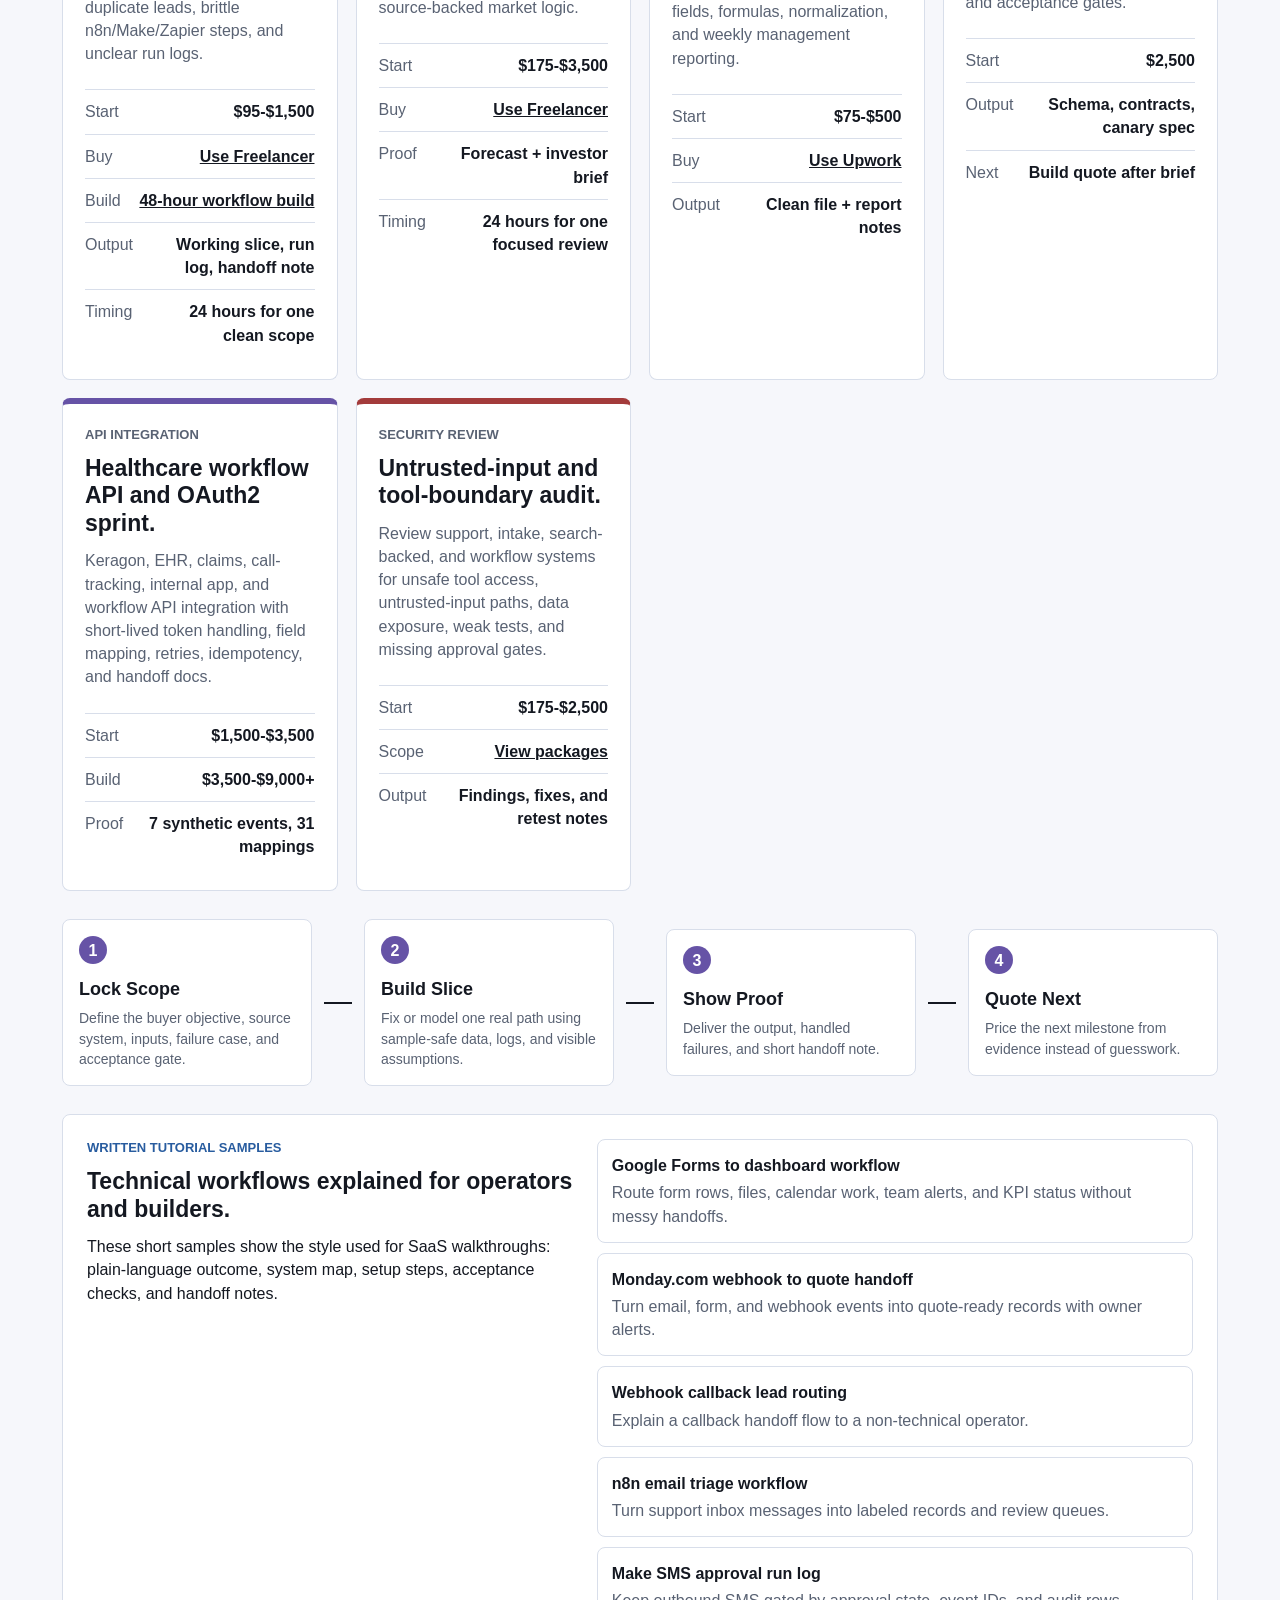
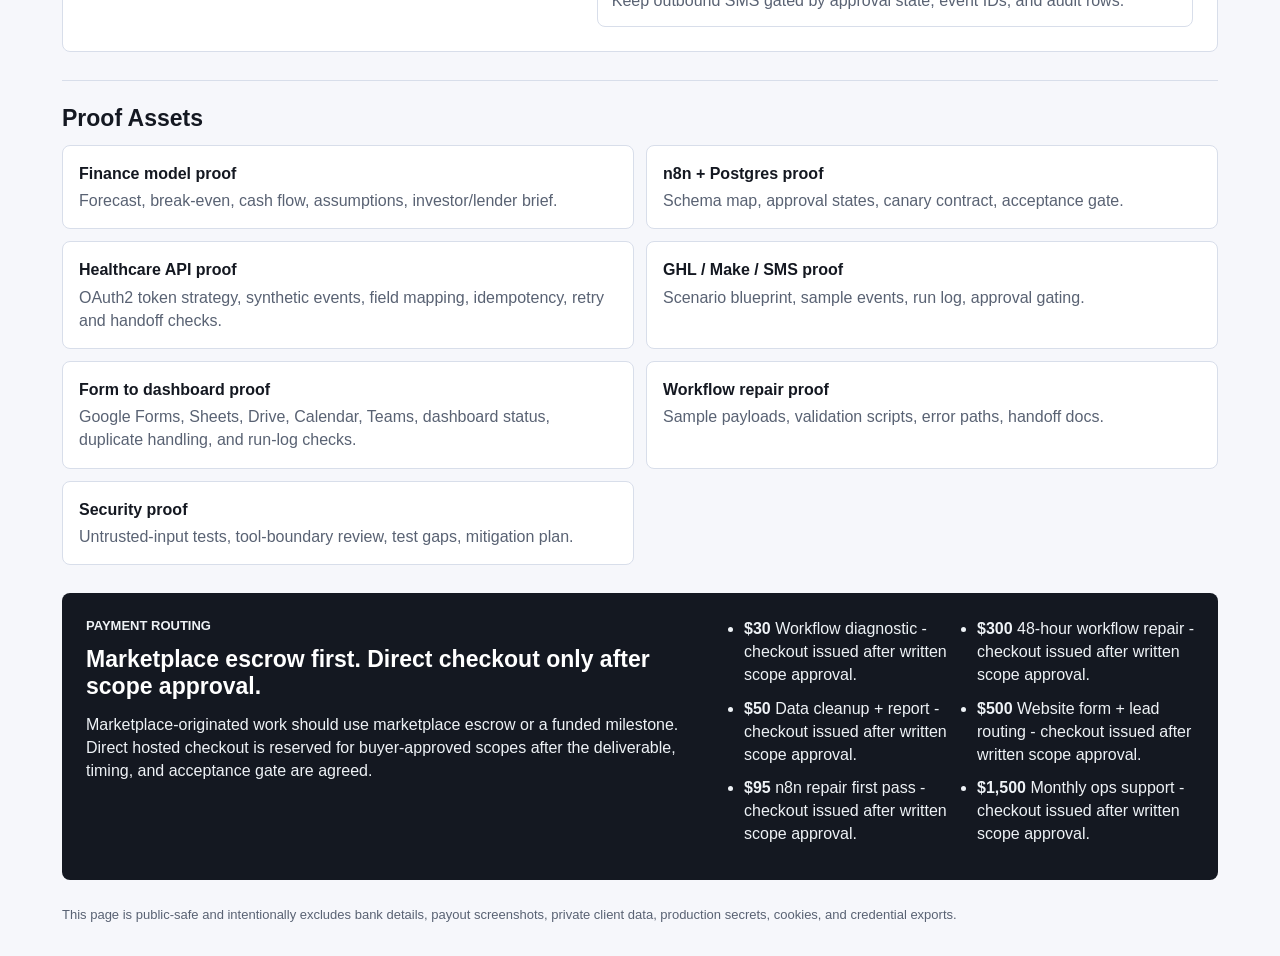
==== commit 98795036: "Remove paused Upwork workflow route" ====
--- a/index.html
+++ b/index.html
@@ -31,7 +31,6 @@
             <a href="https://www.freelancer.com/service/website_design/hour-landing-page-and-contact-form?sb=t">$250 48-hour landing page</a>
             <a href="https://www.freelancer.com/service/business_plans/hour-business-plan-or-forecast-review?sb=t">$300 business plan review</a>
             <a href="https://www.freelancer.com/service/zapier/hour-workflow-build-or-repair?sb=t">$500 workflow build</a>
-            <a href="https://www.upwork.com/services/product/development-it-an-n8n-workflow-repair-with-tested-handoff-notes-2057889259942910023">n8n repair via Upwork</a>
             <a href="https://www.upwork.com/services/product/consulting-hr-an-investor-ready-business-plan-and-financial-model-with-forecasts-2057624369756503073">Business plan via Upwork</a>
             <a href="https://www.upwork.com/services/product/marketing-a-cleaned-lead-list-with-a-weekly-sales-report-2057587050076830753">Spreadsheet report via Upwork</a>
             <a href="tutorials/monday-webhook-email-to-quote.html">Webhook to quote proof</a>
@@ -109,7 +108,7 @@
           <h2>Fund a fixed-scope start through marketplace escrow.</h2>
           <p>
             Eight Freelancer services are live for docs, GitHub/CI, spreadsheet, form/dashboard, report, workflow, website/form, and business-plan starts,
-            and three Upwork Project Catalog services are live for larger fixed packages. Use the smallest funded scope that matches the work.
+            and two Upwork Project Catalog services are live for larger fixed packages. Use the smallest funded scope that matches the work.
             The catalog prices are package anchors, not a minimum.
           </p>
         </div>
@@ -145,10 +144,6 @@
           <a href="https://www.freelancer.com/service/zapier/hour-workflow-build-or-repair?sb=t">
             <strong>48-hour workflow build or repair</strong>
             <span>$500 via Freelancer</span>
-          </a>
-          <a href="https://www.upwork.com/services/product/development-it-an-n8n-workflow-repair-with-tested-handoff-notes-2057889259942910023">
-            <strong>n8n workflow repair + handoff notes</strong>
-            <span>$150 / $400 / $1,000</span>
           </a>
           <a href="https://www.upwork.com/services/product/consulting-hr-an-investor-ready-business-plan-and-financial-model-with-forecasts-2057624369756503073">
             <strong>Business plan + financial model</strong>
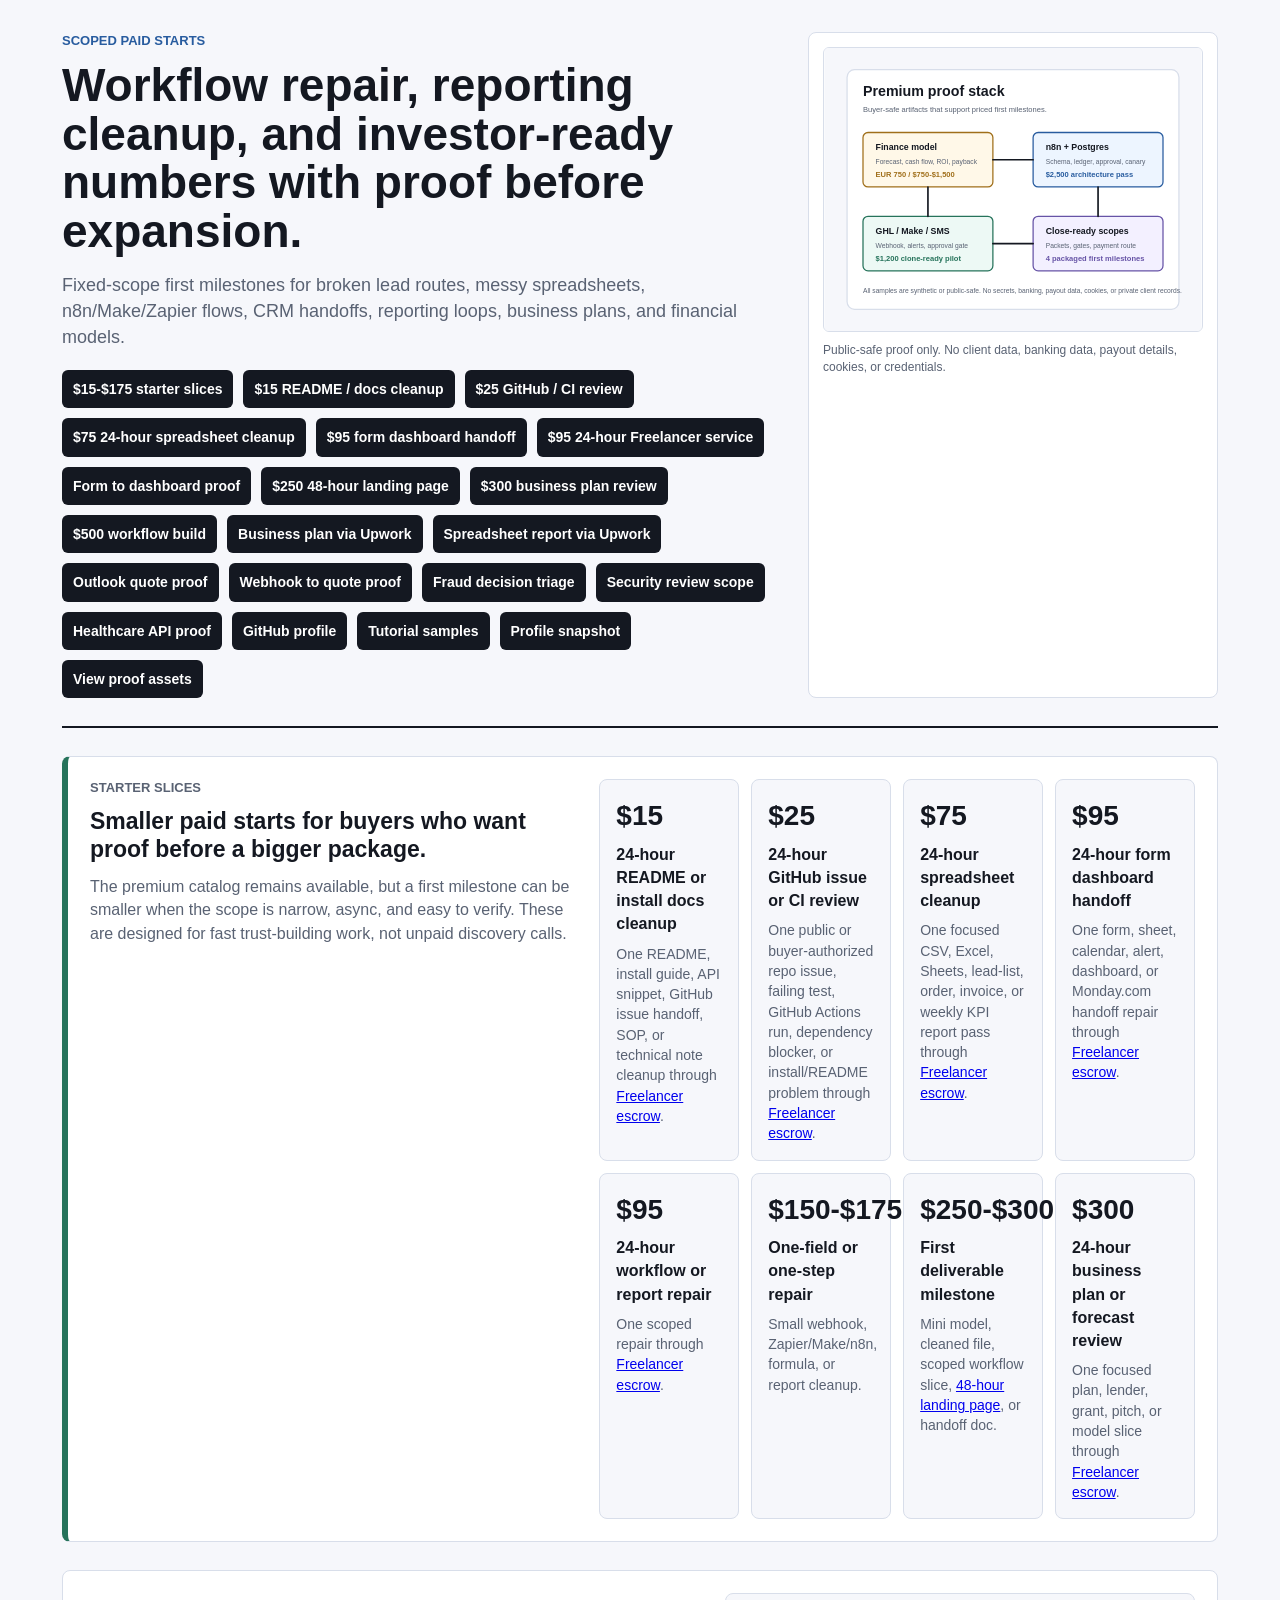
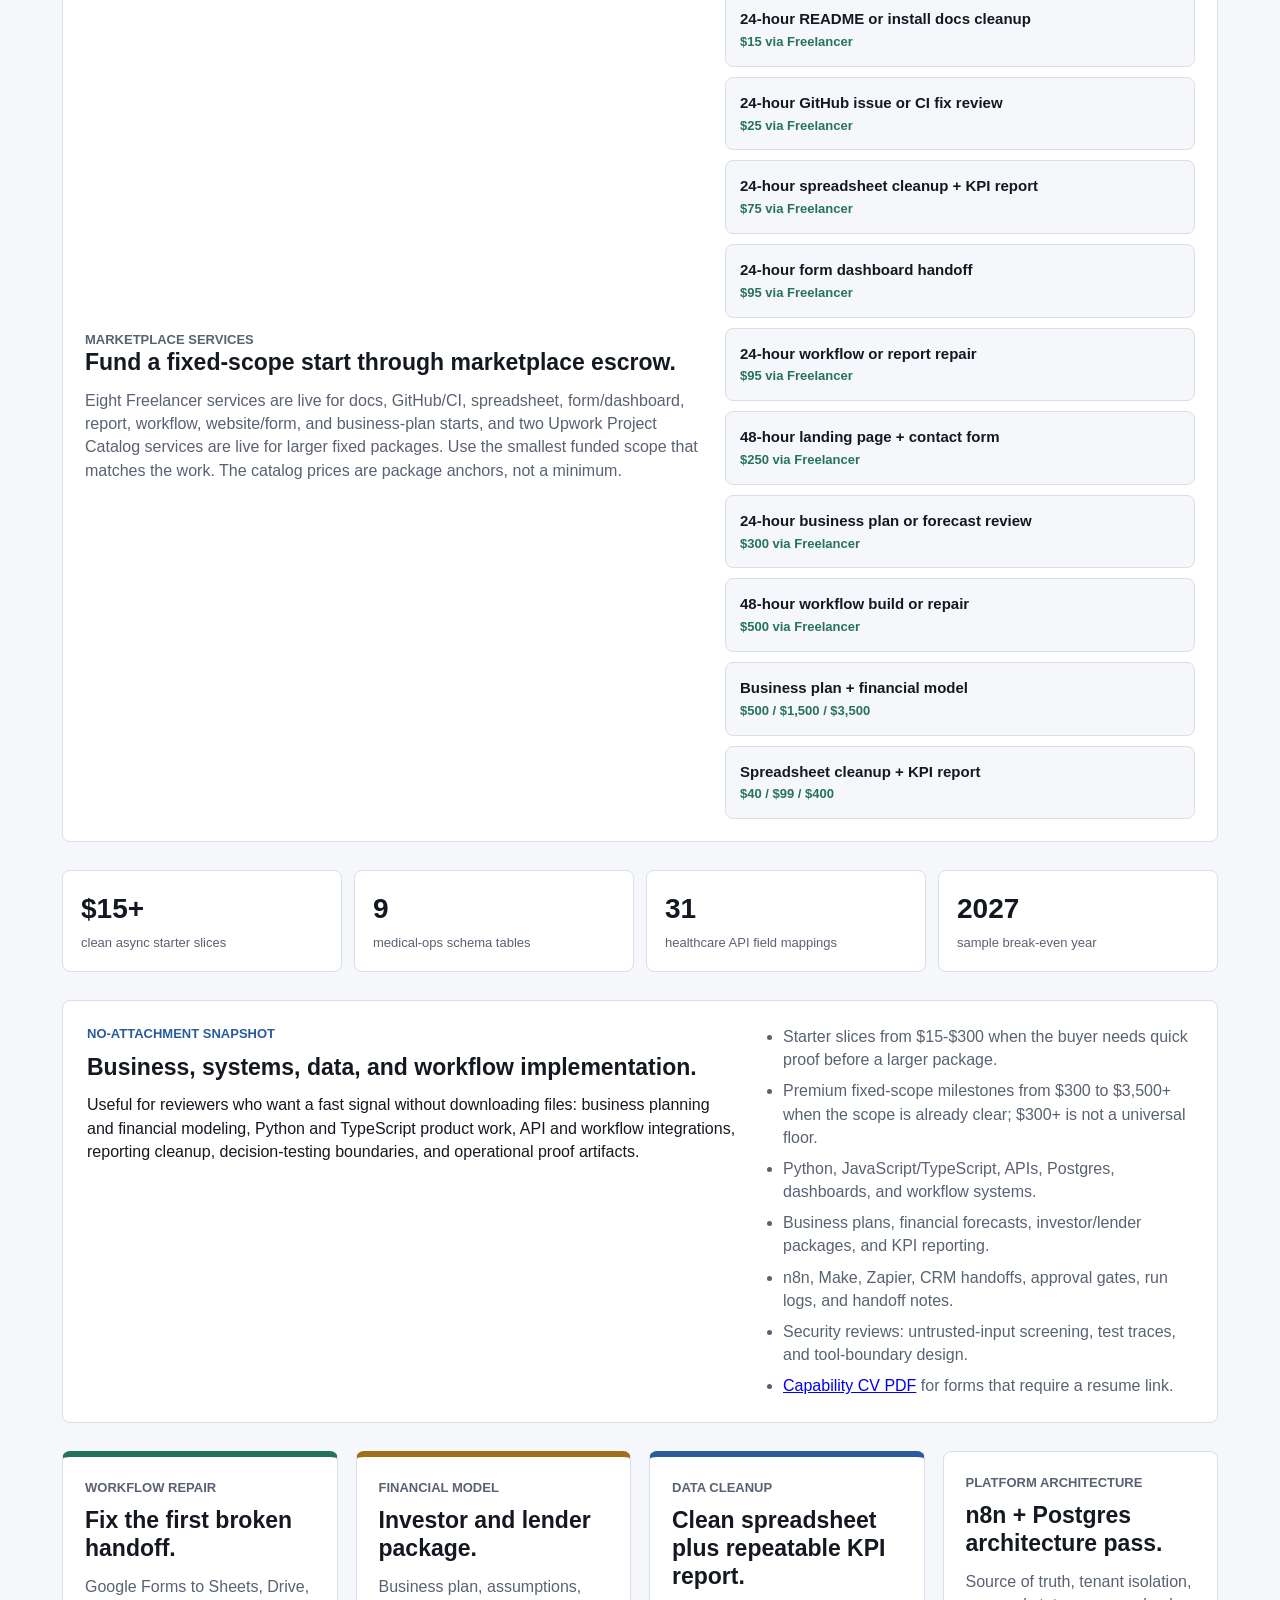
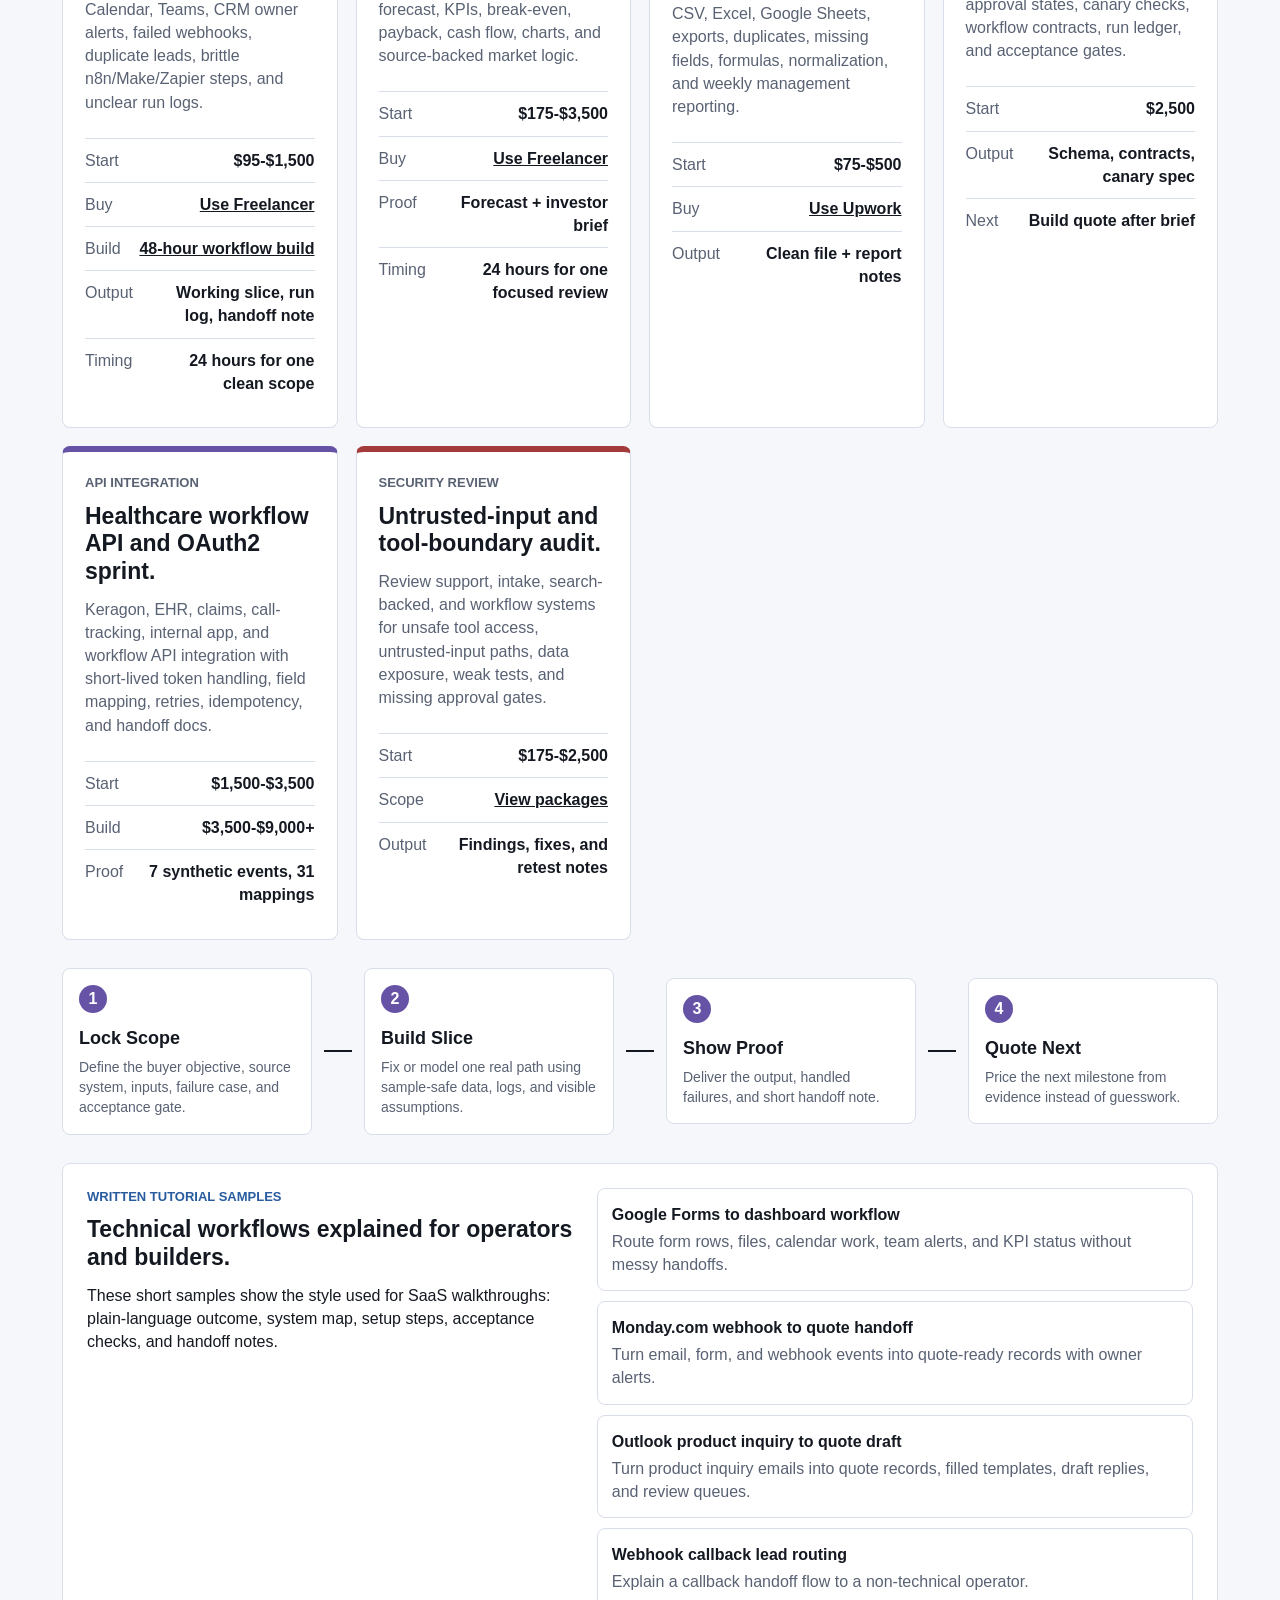
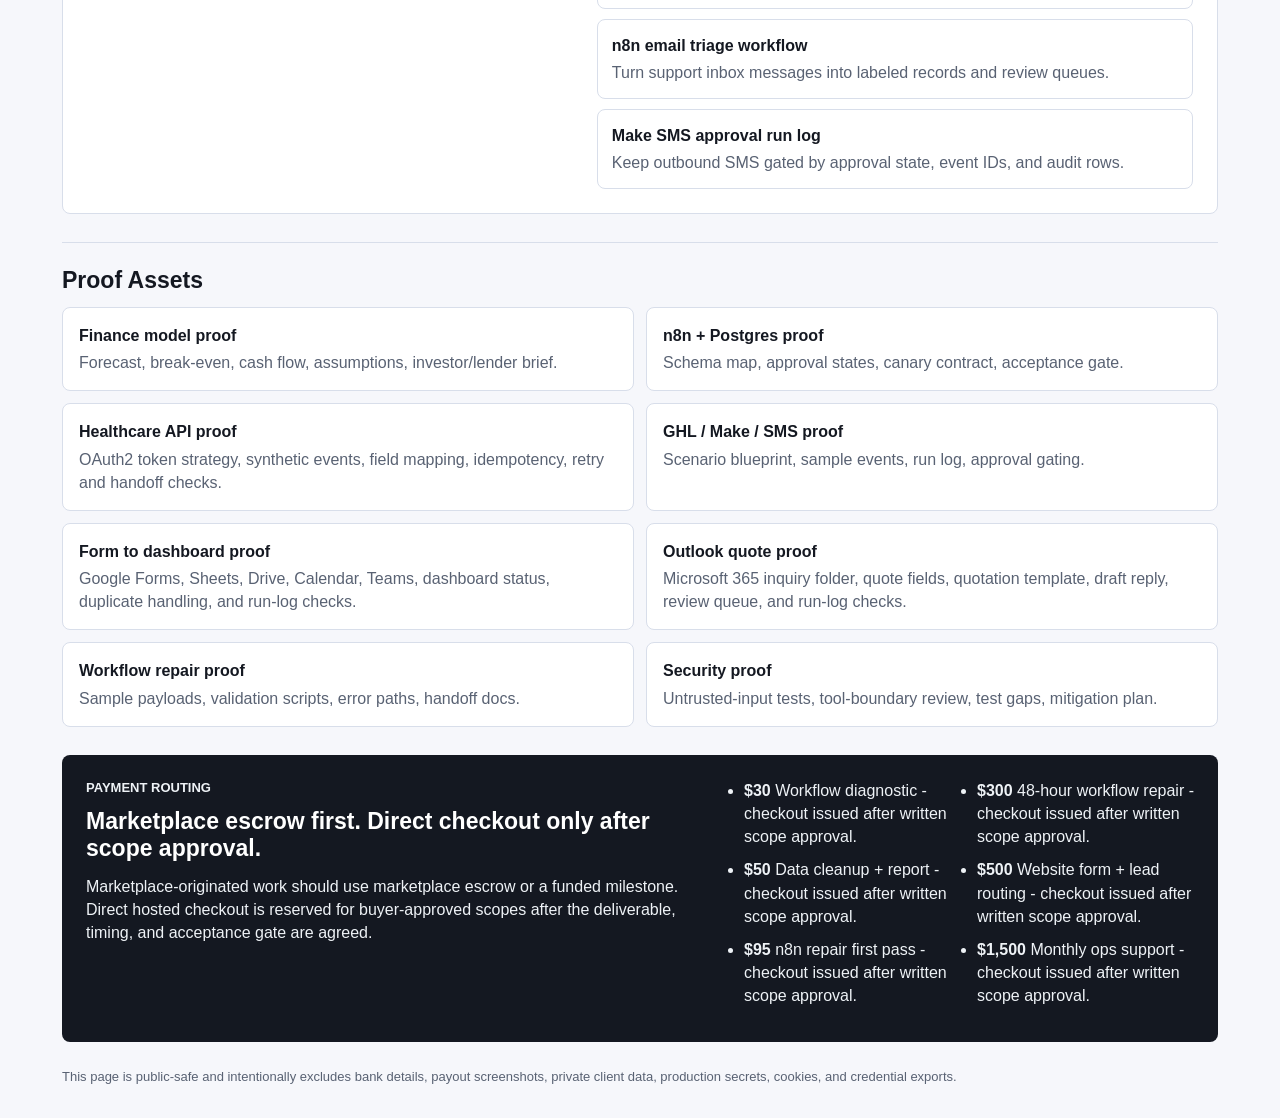
==== commit 9903cea0: "Add Outlook quote proof route" ====
--- a/index.html
+++ b/index.html
@@ -33,6 +33,7 @@
             <a href="https://www.freelancer.com/service/zapier/hour-workflow-build-or-repair?sb=t">$500 workflow build</a>
             <a href="https://www.upwork.com/services/product/consulting-hr-an-investor-ready-business-plan-and-financial-model-with-forecasts-2057624369756503073">Business plan via Upwork</a>
             <a href="https://www.upwork.com/services/product/marketing-a-cleaned-lead-list-with-a-weekly-sales-report-2057587050076830753">Spreadsheet report via Upwork</a>
+            <a href="tutorials/outlook-product-inquiry-to-quote.html">Outlook quote proof</a>
             <a href="tutorials/monday-webhook-email-to-quote.html">Webhook to quote proof</a>
             <a href="fraud-decision-triage.html">Fraud decision triage</a>
             <a href="security-audit.html">Security review scope</a>
@@ -330,6 +331,10 @@
             <strong>Monday.com webhook to quote handoff</strong>
             <span>Turn email, form, and webhook events into quote-ready records with owner alerts.</span>
           </a>
+          <a href="tutorials/outlook-product-inquiry-to-quote.html">
+            <strong>Outlook product inquiry to quote draft</strong>
+            <span>Turn product inquiry emails into quote records, filled templates, draft replies, and review queues.</span>
+          </a>
           <a href="tutorials/webhook-callback-lead-routing.html">
             <strong>Webhook callback lead routing</strong>
             <span>Explain a callback handoff flow to a non-technical operator.</span>
@@ -353,6 +358,7 @@
           <p><strong>Healthcare API proof</strong><span>OAuth2 token strategy, synthetic events, field mapping, idempotency, retry and handoff checks.</span></p>
           <p><strong>GHL / Make / SMS proof</strong><span>Scenario blueprint, sample events, run log, approval gating.</span></p>
           <p><strong>Form to dashboard proof</strong><span>Google Forms, Sheets, Drive, Calendar, Teams, dashboard status, duplicate handling, and run-log checks.</span></p>
+          <p><strong>Outlook quote proof</strong><span>Microsoft 365 inquiry folder, quote fields, quotation template, draft reply, review queue, and run-log checks.</span></p>
           <p><strong>Workflow repair proof</strong><span>Sample payloads, validation scripts, error paths, handoff docs.</span></p>
           <p><strong>Security proof</strong><span>Untrusted-input tests, tool-boundary review, test gaps, mitigation plan.</span></p>
         </div>
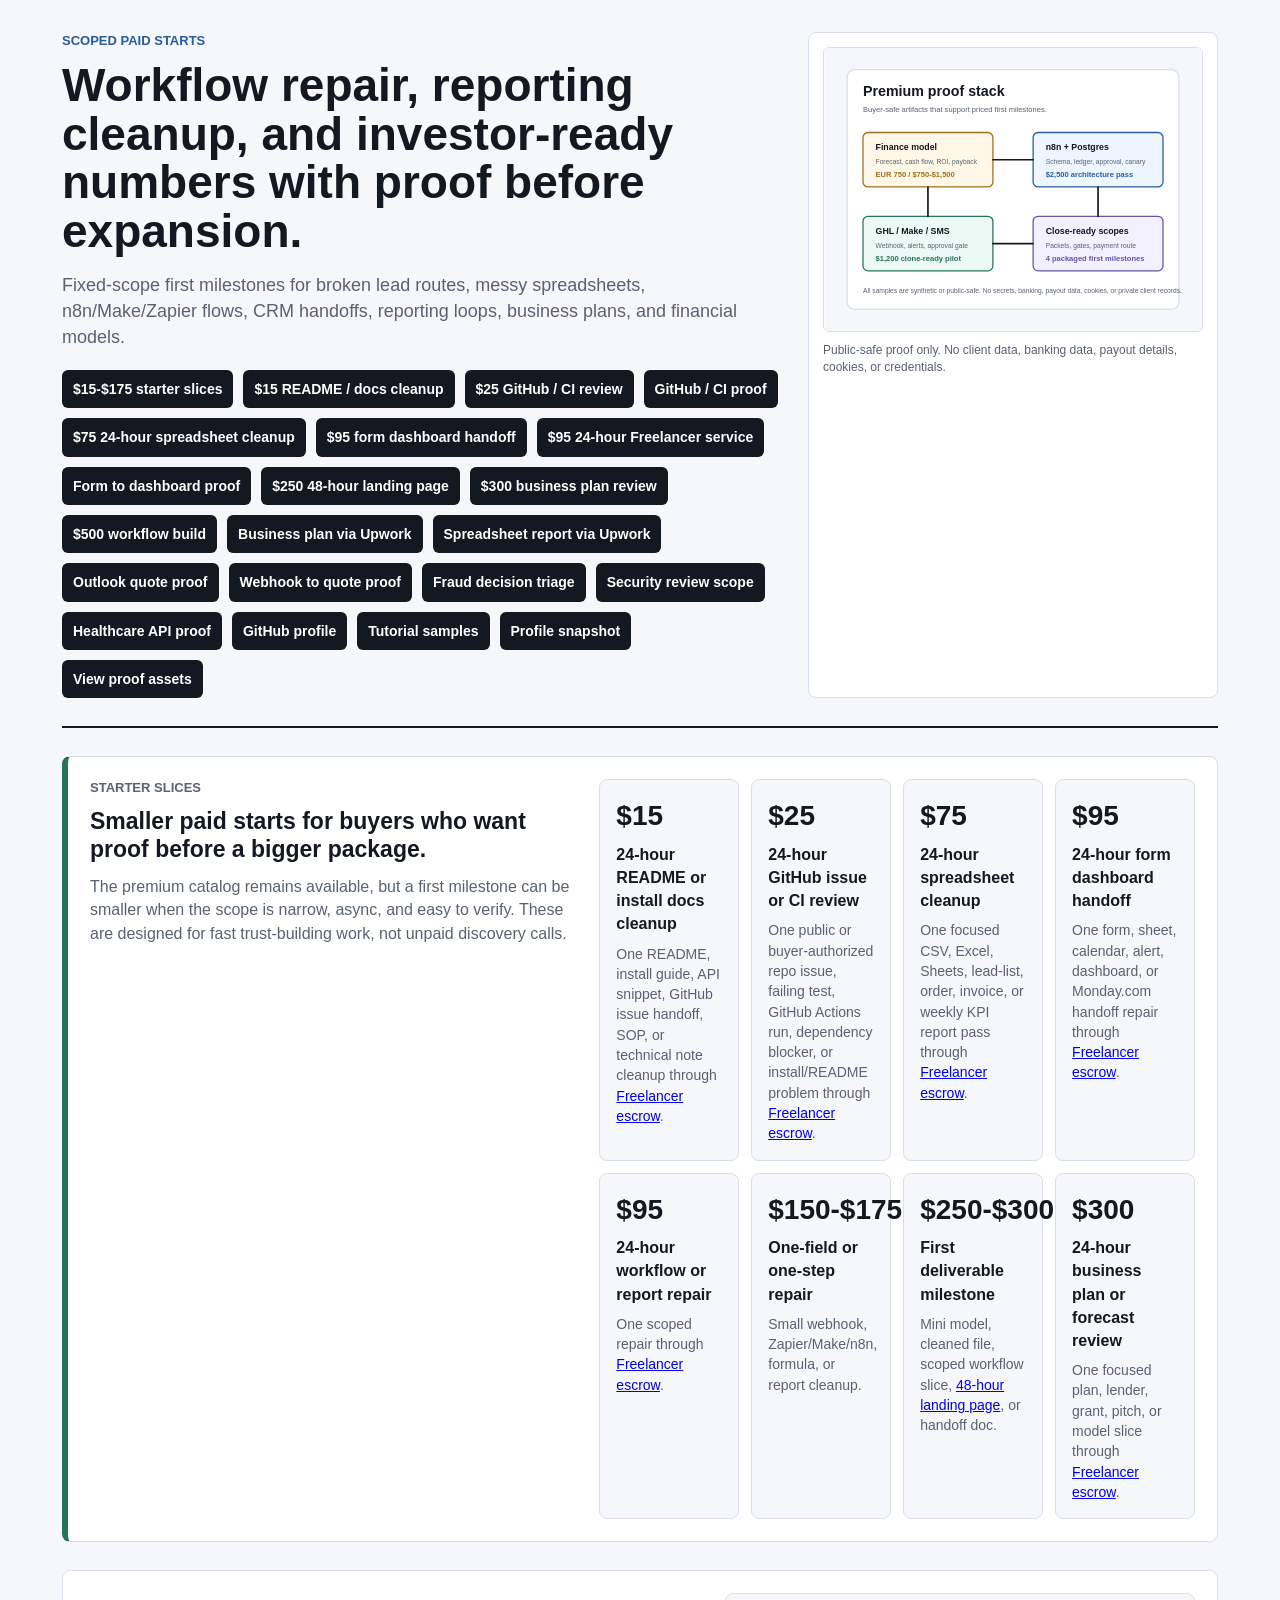
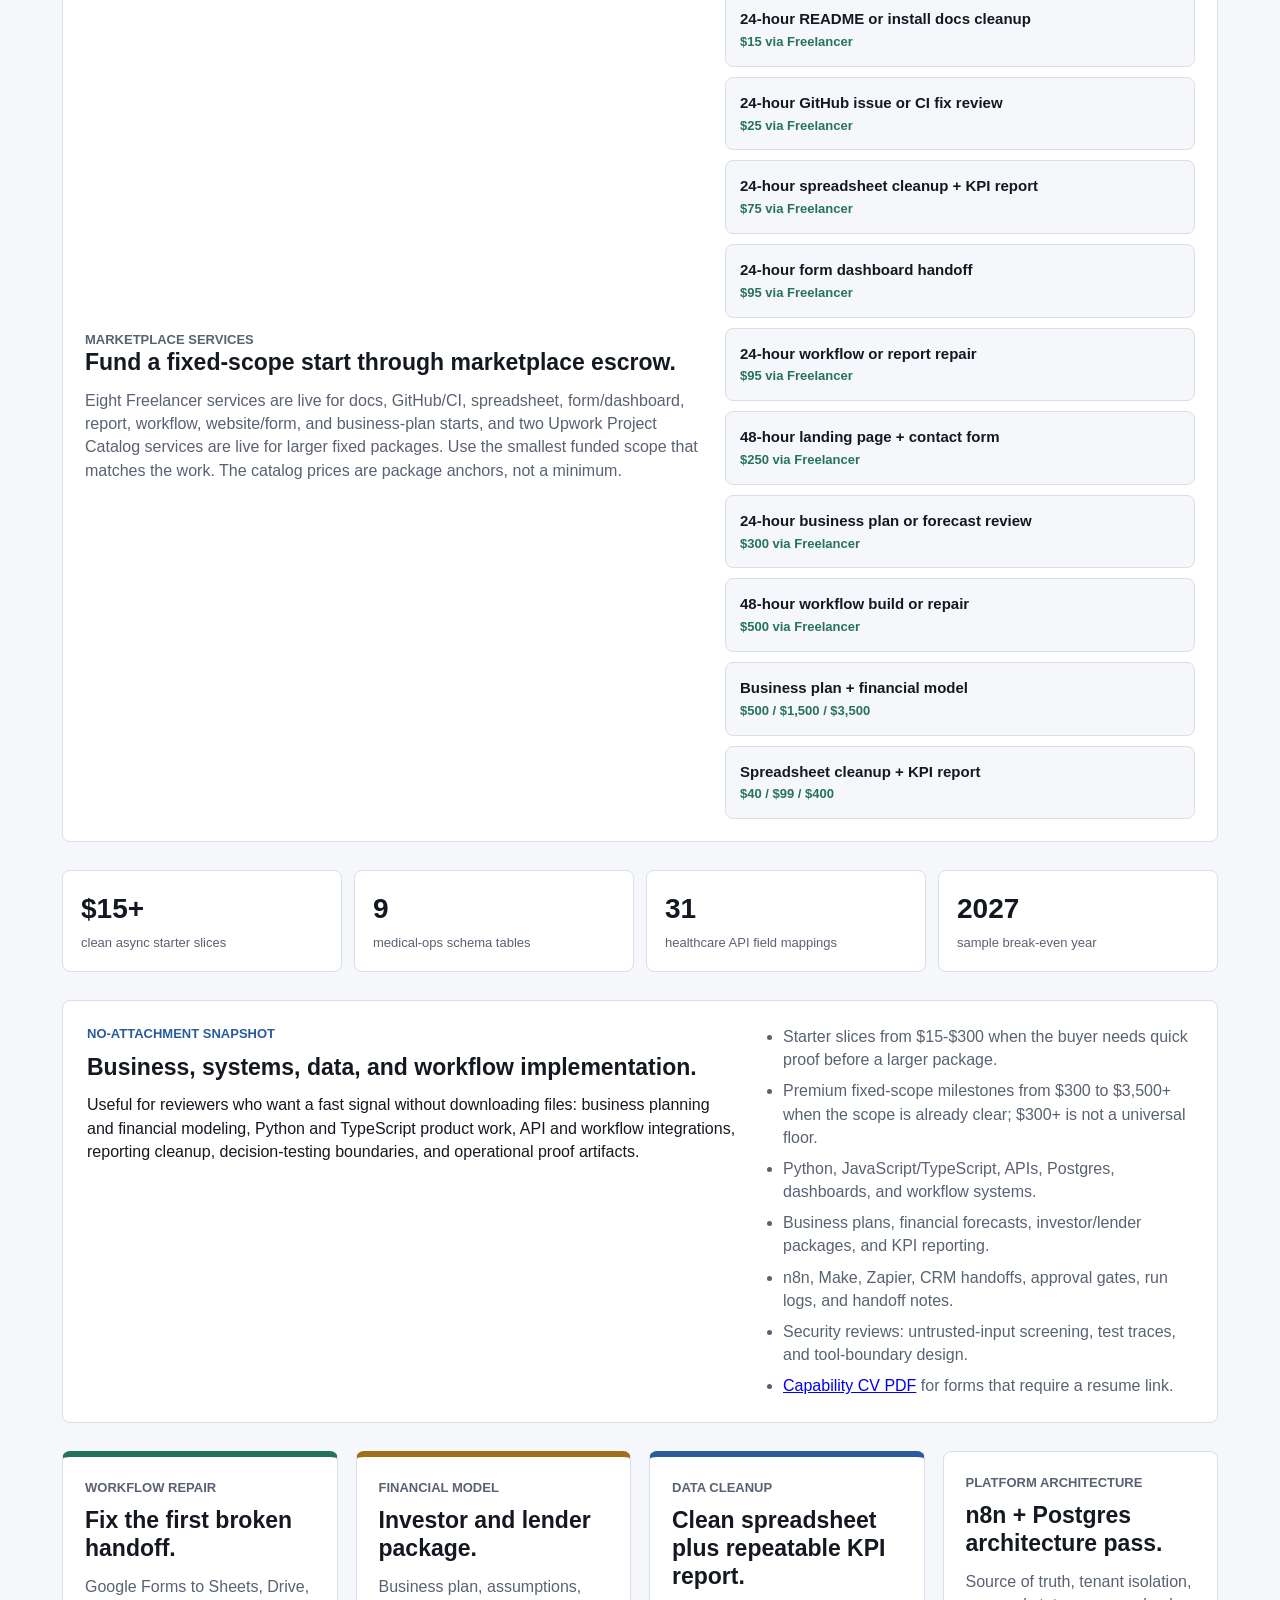
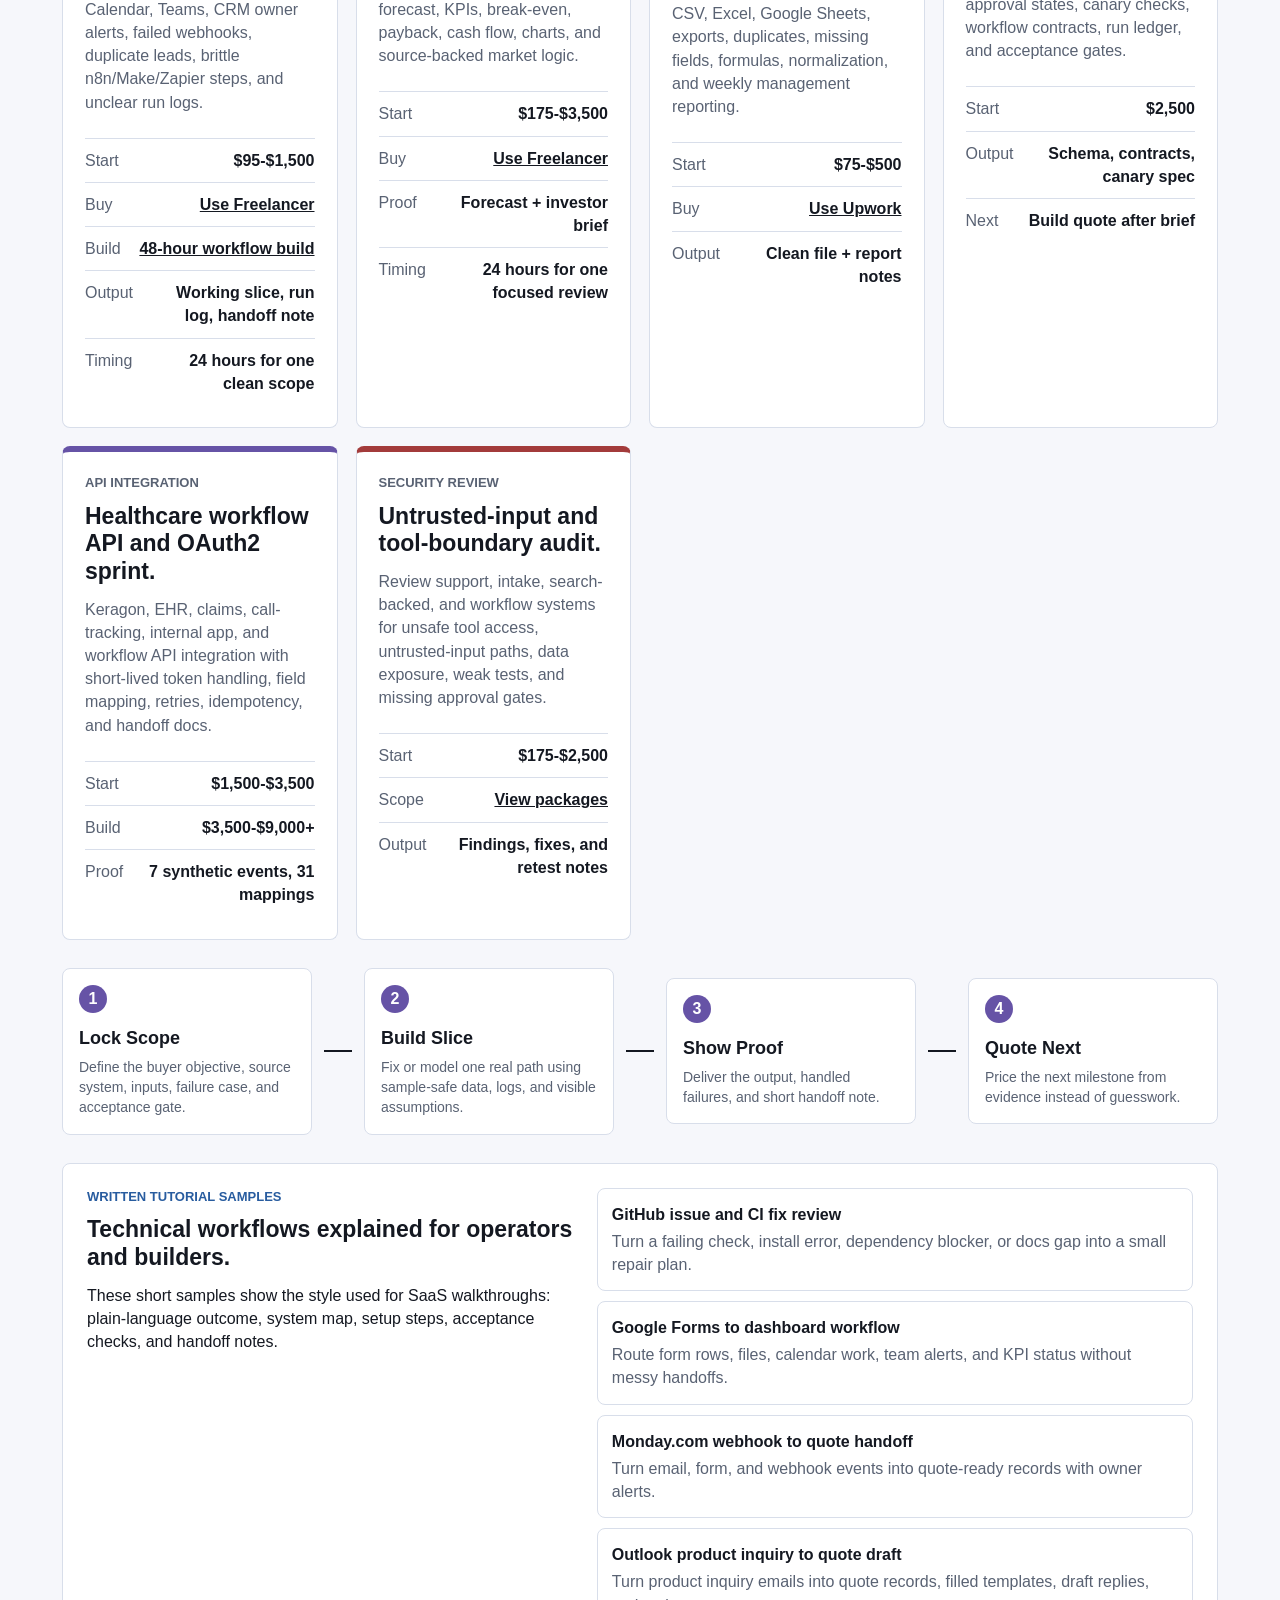
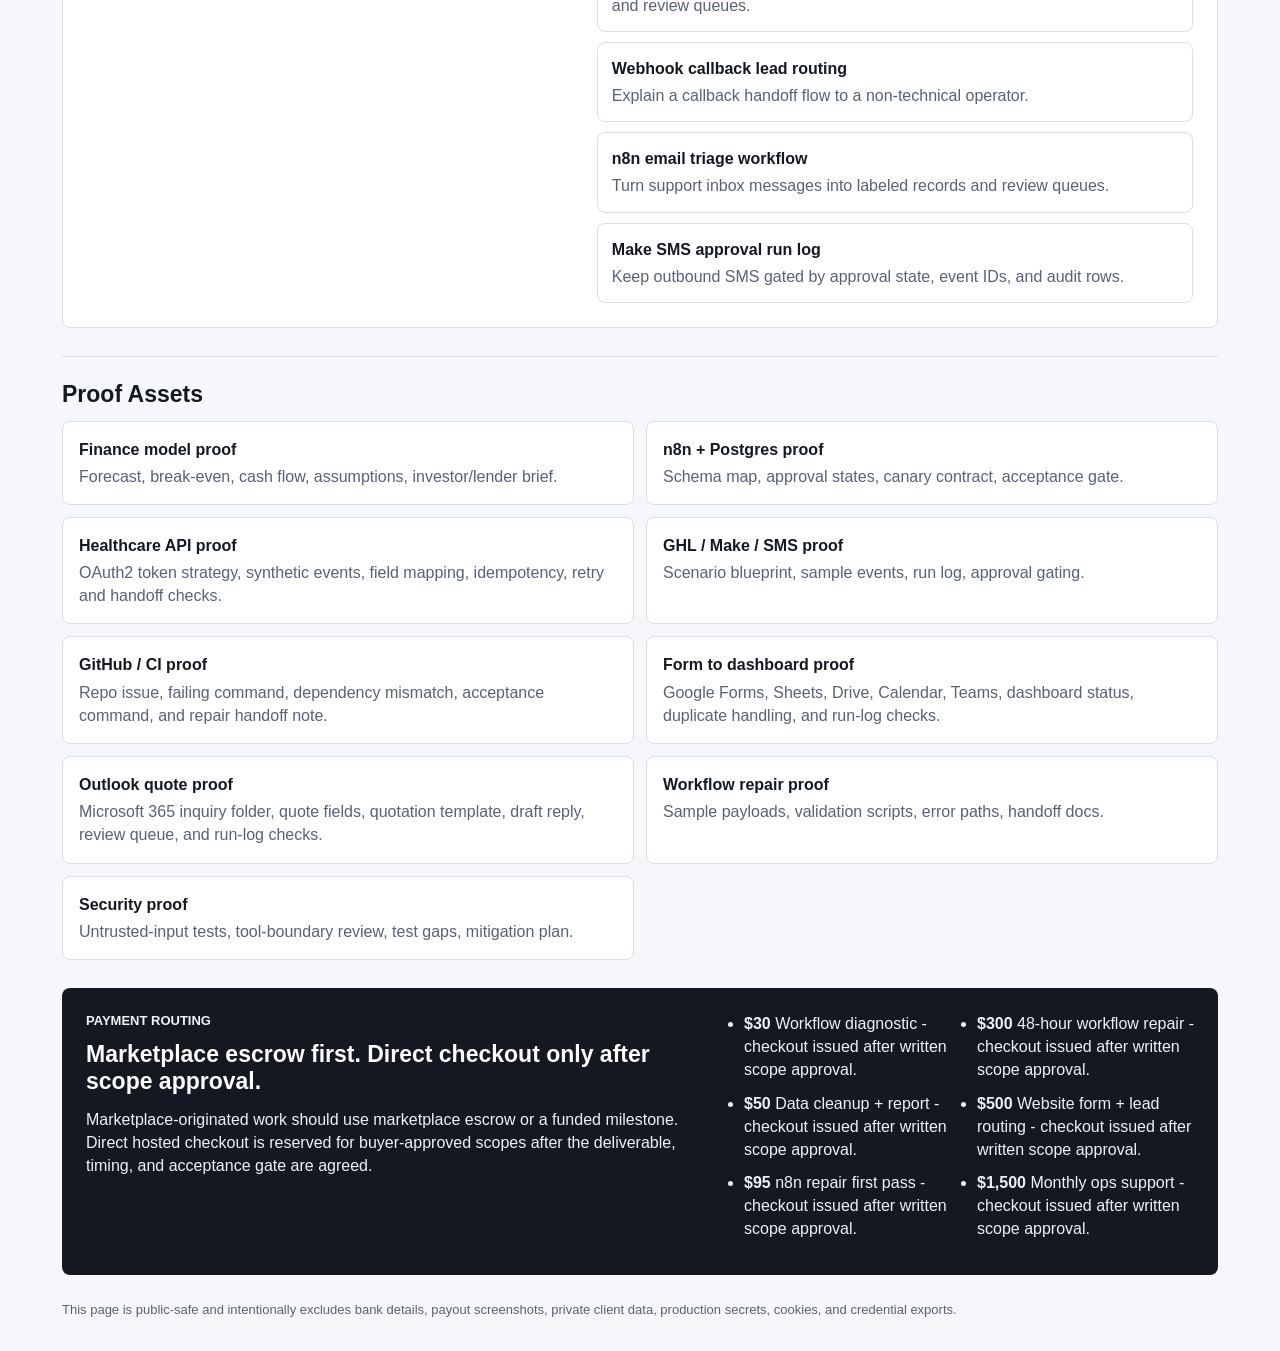
==== commit 79539c38: "Add GitHub CI review proof route" ====
--- a/index.html
+++ b/index.html
@@ -24,6 +24,7 @@
             <a href="#starter-slices">$15-$175 starter slices</a>
             <a href="https://www.freelancer.com/service/technical_writing/hour-readme-or-install-docs-cleanup?sb=t">$15 README / docs cleanup</a>
             <a href="https://www.freelancer.com/service/github/hour-github-issue-or-ci-fix-review?sb=t">$25 GitHub / CI review</a>
+            <a href="tutorials/github-ci-fix-review.html">GitHub / CI proof</a>
             <a href="https://www.freelancer.com/service/excel/hour-spreadsheet-cleanup-and-kpi-report?sb=t">$75 24-hour spreadsheet cleanup</a>
             <a href="https://www.freelancer.com/service/excel/hour-form-dashboard-handoff?sb=t">$95 form dashboard handoff</a>
             <a href="https://www.freelancer.com/service/excel_vba/hour-workflow-or-report-repair?sb=t">$95 24-hour Freelancer service</a>
@@ -323,6 +324,10 @@
           </p>
         </div>
         <div class="tutorial-list">
+          <a href="tutorials/github-ci-fix-review.html">
+            <strong>GitHub issue and CI fix review</strong>
+            <span>Turn a failing check, install error, dependency blocker, or docs gap into a small repair plan.</span>
+          </a>
           <a href="tutorials/google-forms-drive-calendar-dashboard.html">
             <strong>Google Forms to dashboard workflow</strong>
             <span>Route form rows, files, calendar work, team alerts, and KPI status without messy handoffs.</span>
@@ -357,6 +362,7 @@
           <p><strong>n8n + Postgres proof</strong><span>Schema map, approval states, canary contract, acceptance gate.</span></p>
           <p><strong>Healthcare API proof</strong><span>OAuth2 token strategy, synthetic events, field mapping, idempotency, retry and handoff checks.</span></p>
           <p><strong>GHL / Make / SMS proof</strong><span>Scenario blueprint, sample events, run log, approval gating.</span></p>
+          <p><strong>GitHub / CI proof</strong><span>Repo issue, failing command, dependency mismatch, acceptance command, and repair handoff note.</span></p>
           <p><strong>Form to dashboard proof</strong><span>Google Forms, Sheets, Drive, Calendar, Teams, dashboard status, duplicate handling, and run-log checks.</span></p>
           <p><strong>Outlook quote proof</strong><span>Microsoft 365 inquiry folder, quote fields, quotation template, draft reply, review queue, and run-log checks.</span></p>
           <p><strong>Workflow repair proof</strong><span>Sample payloads, validation scripts, error paths, handoff docs.</span></p>
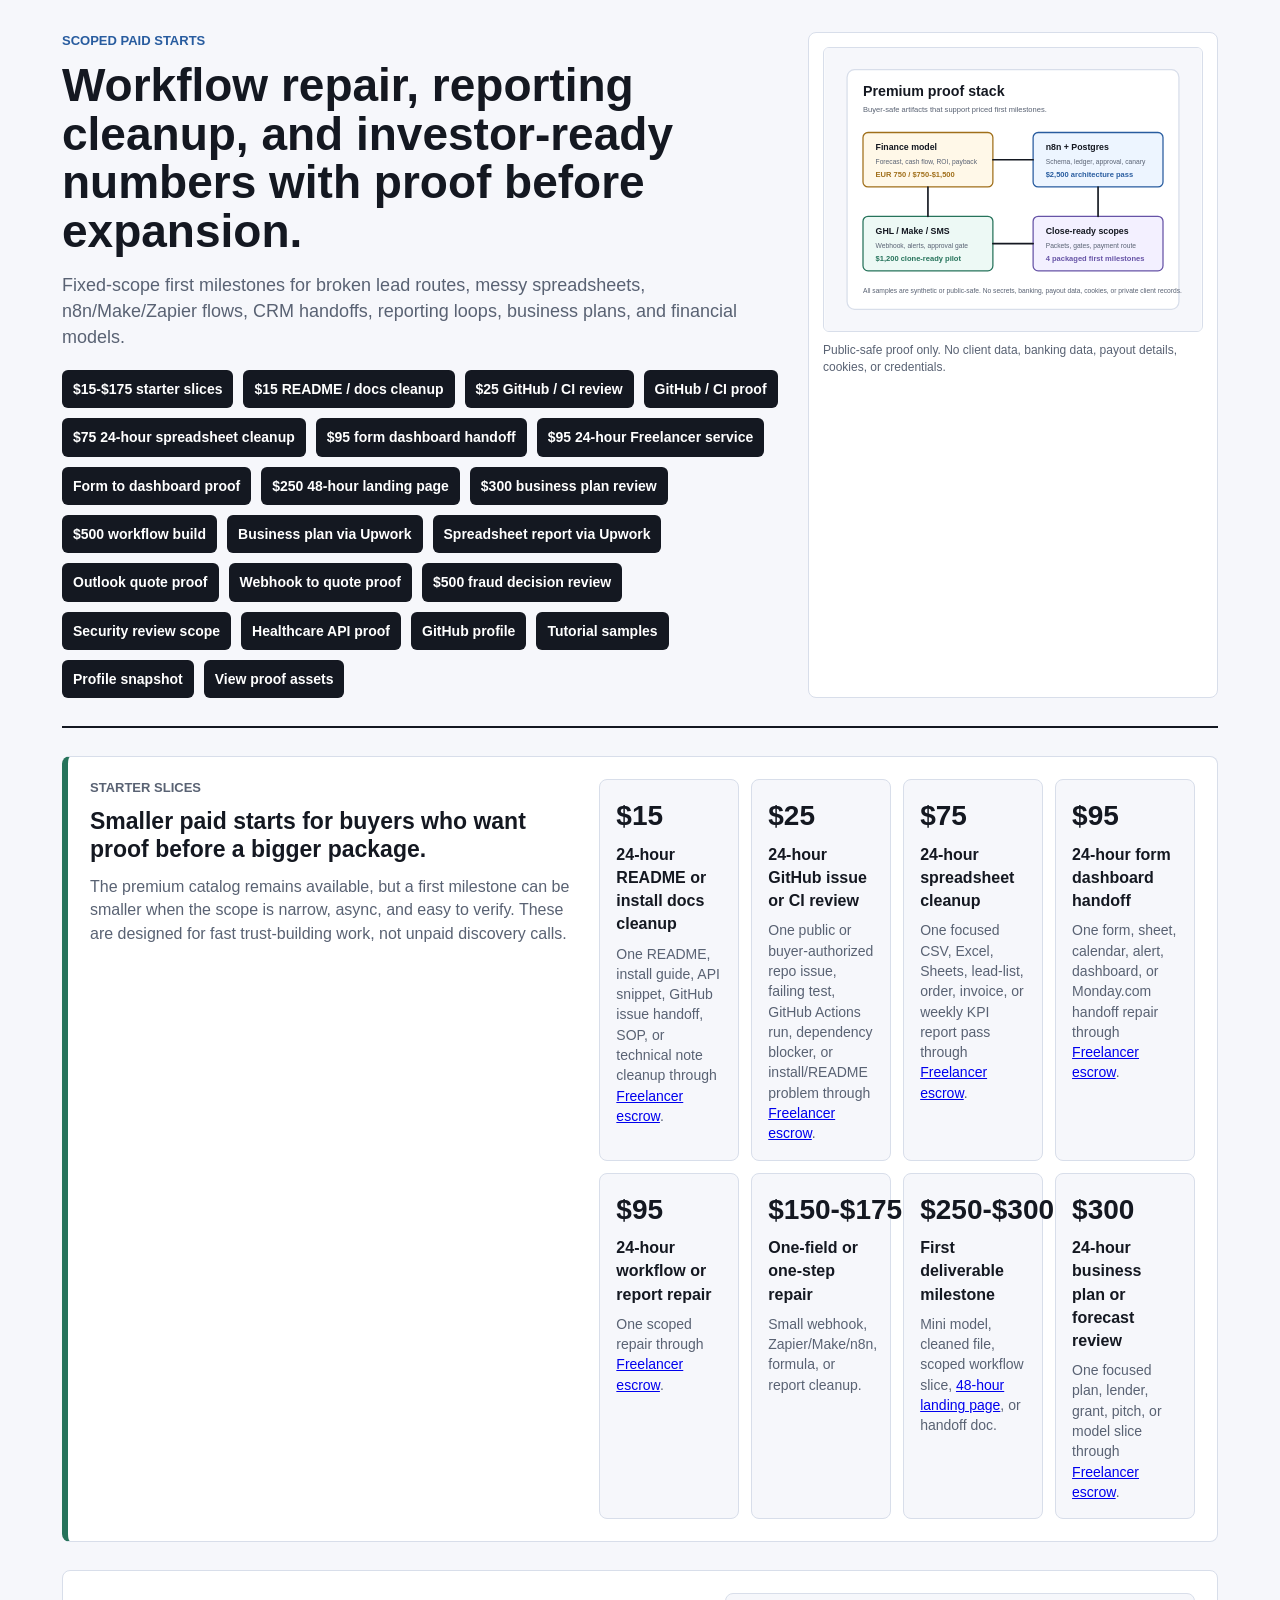
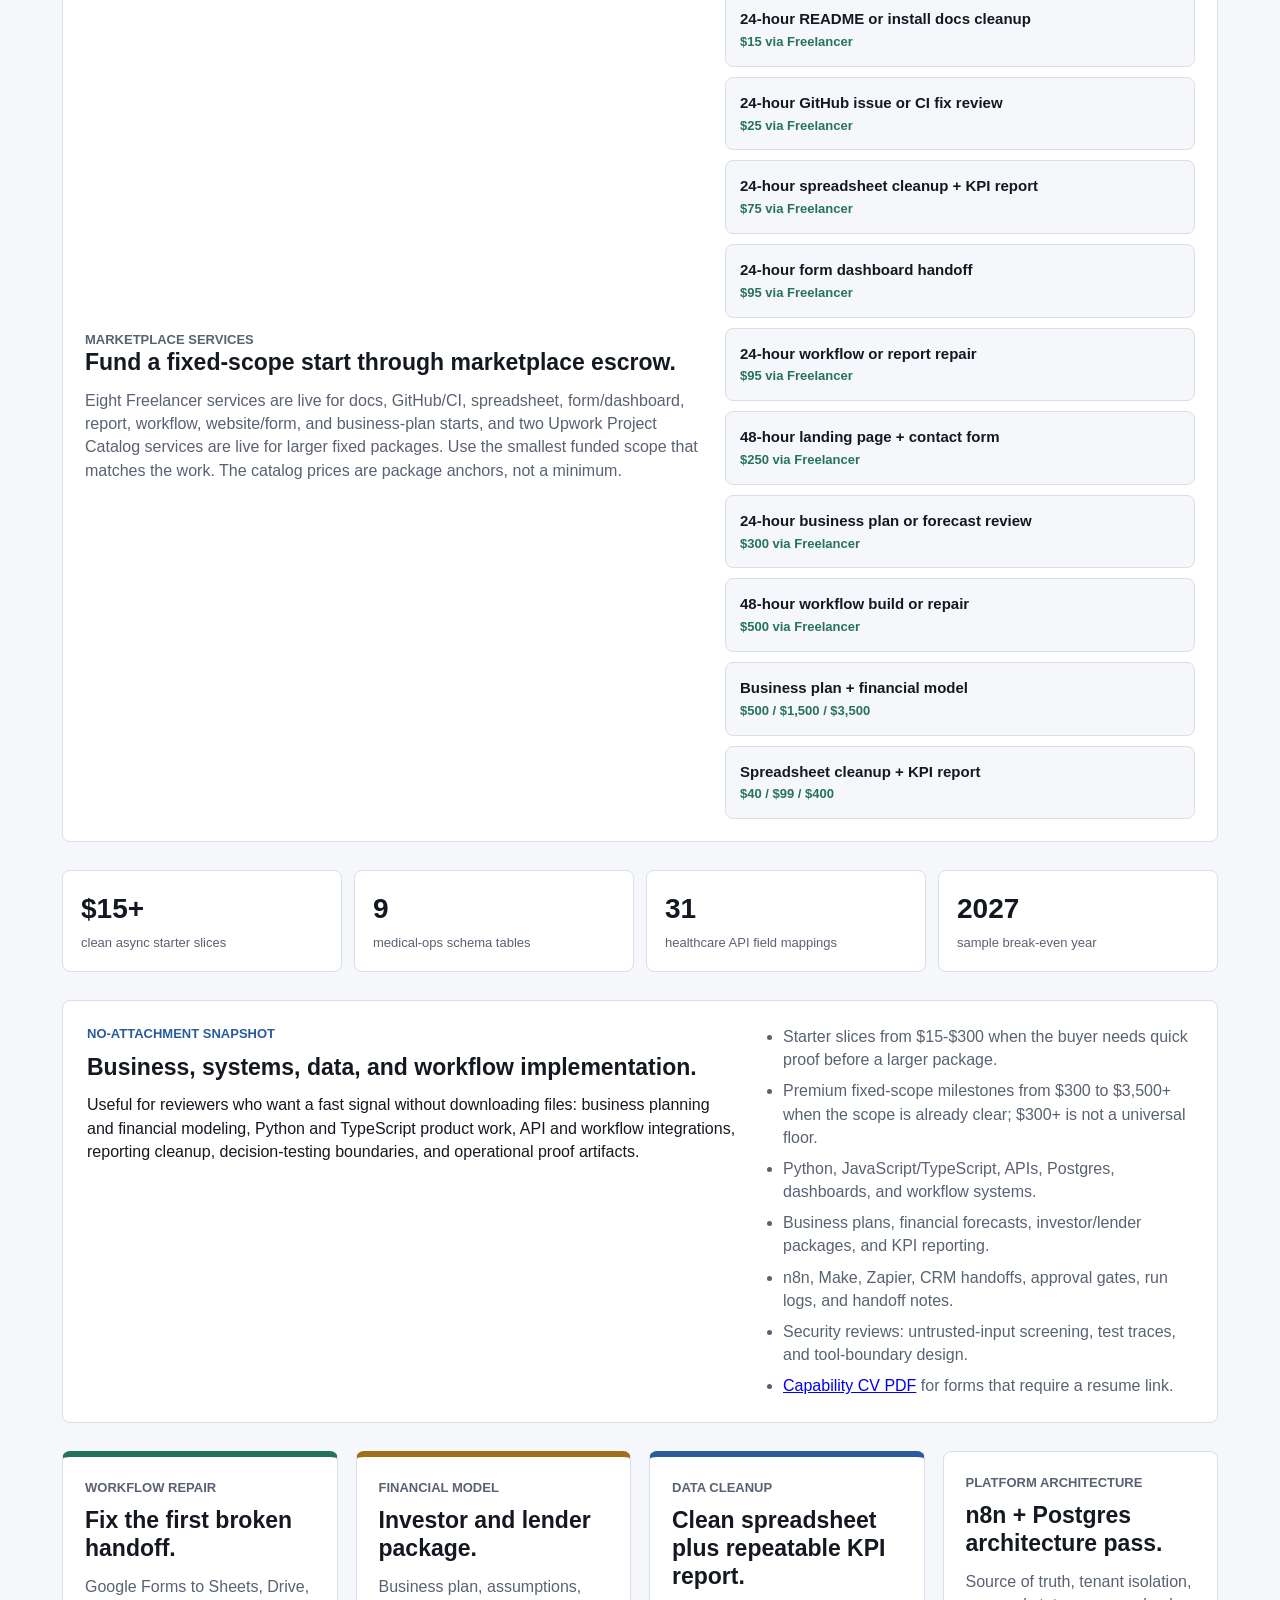
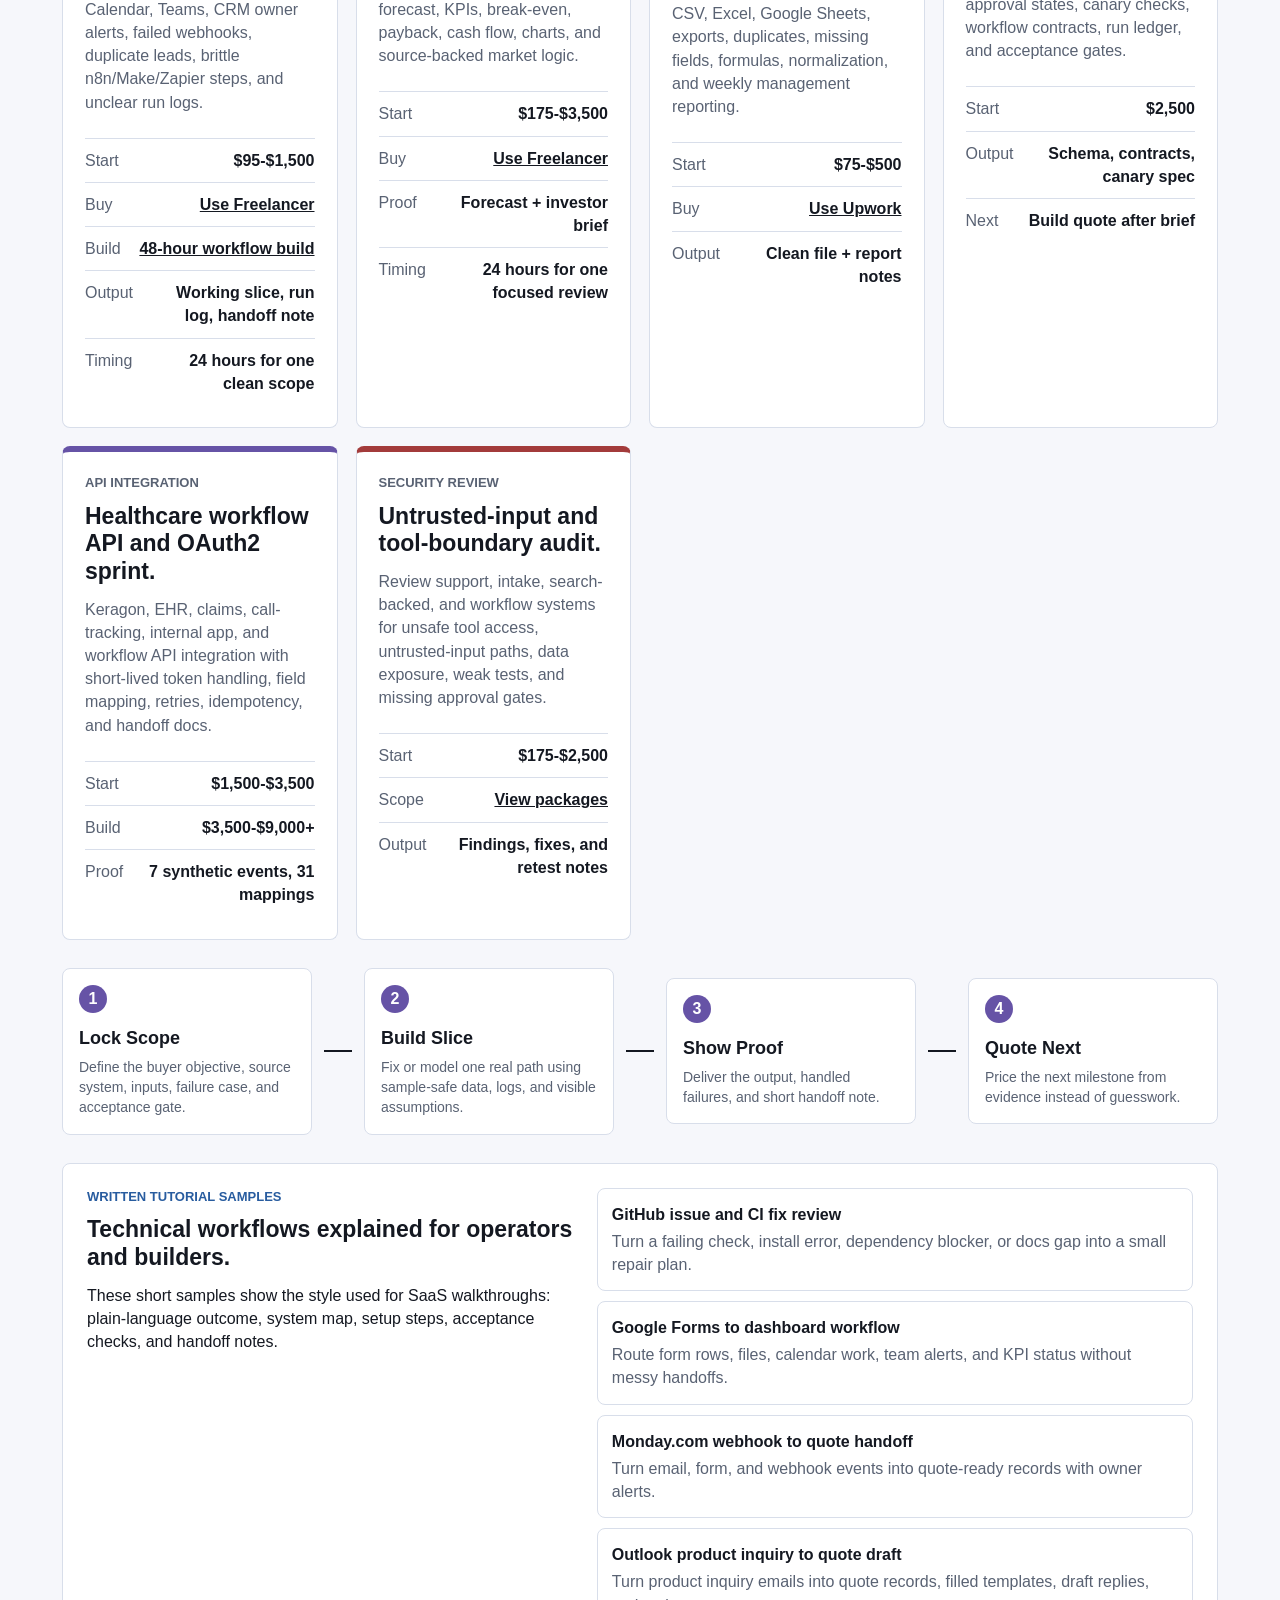
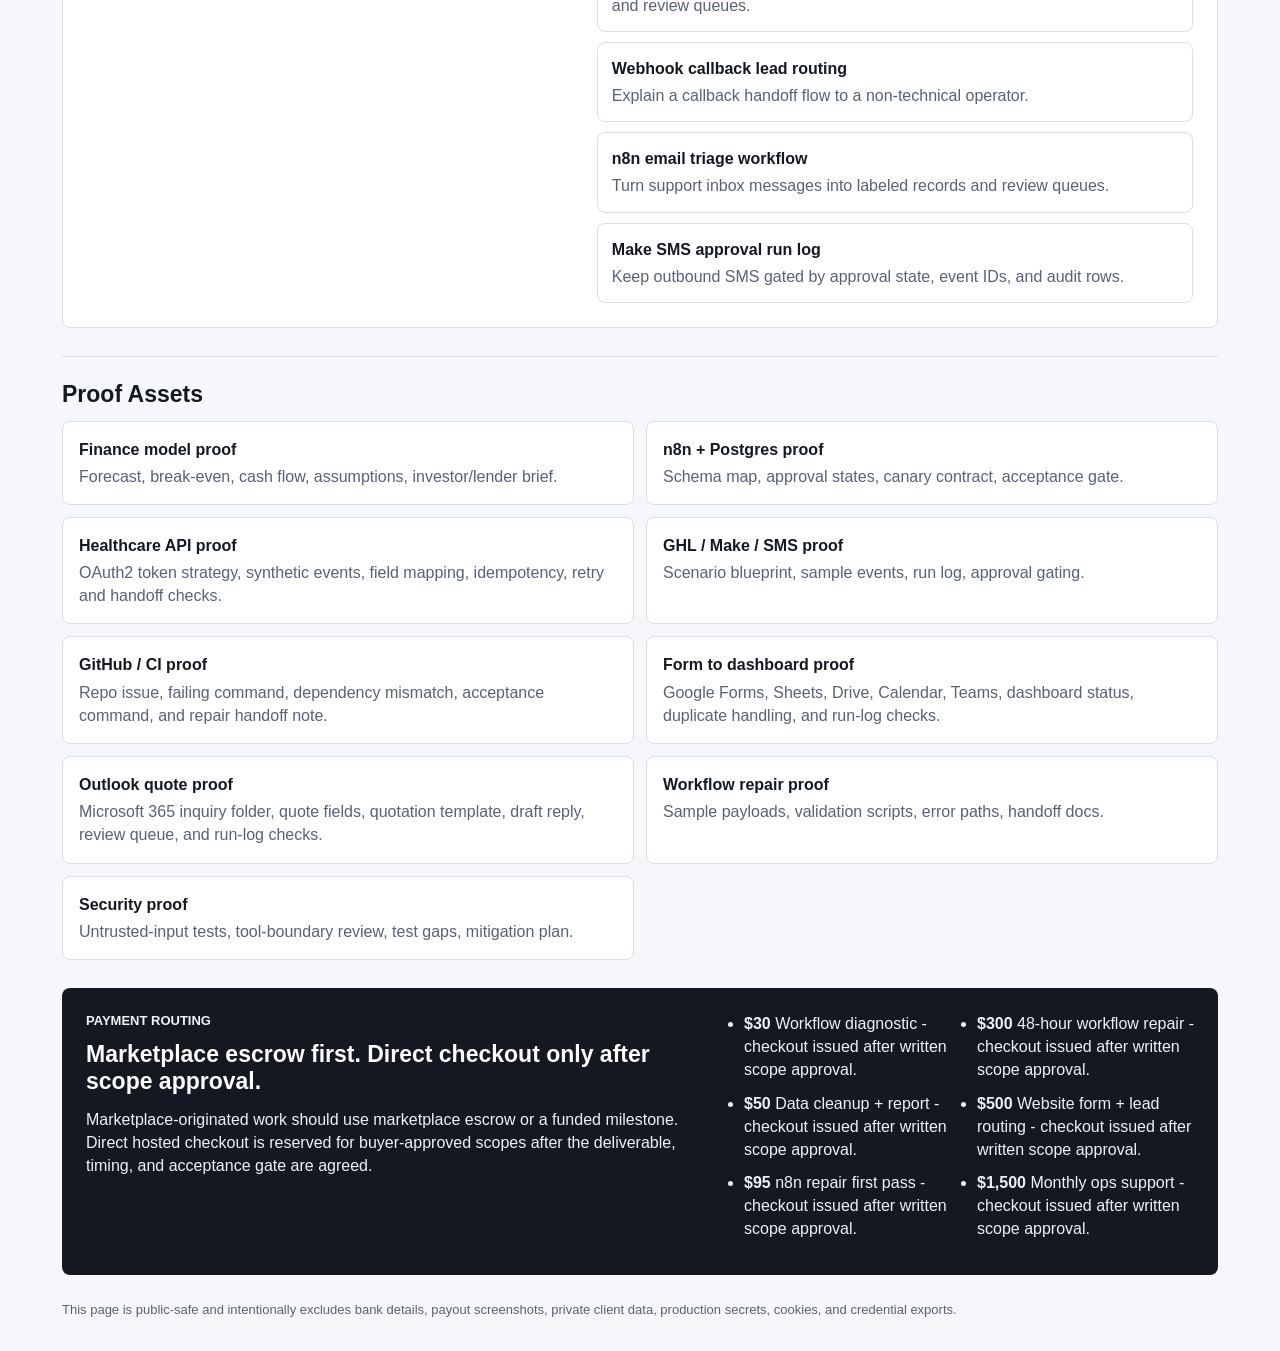
==== commit a4e3b127: "Lower friction fraud decision review route" ====
--- a/index.html
+++ b/index.html
@@ -36,7 +36,7 @@
             <a href="https://www.upwork.com/services/product/marketing-a-cleaned-lead-list-with-a-weekly-sales-report-2057587050076830753">Spreadsheet report via Upwork</a>
             <a href="tutorials/outlook-product-inquiry-to-quote.html">Outlook quote proof</a>
             <a href="tutorials/monday-webhook-email-to-quote.html">Webhook to quote proof</a>
-            <a href="fraud-decision-triage.html">Fraud decision triage</a>
+            <a href="fraud-decision-triage.html">$500 fraud decision review</a>
             <a href="security-audit.html">Security review scope</a>
             <a href="#healthcare-api">Healthcare API proof</a>
             <a href="https://github.com/adliebe/adliebe">GitHub profile</a>
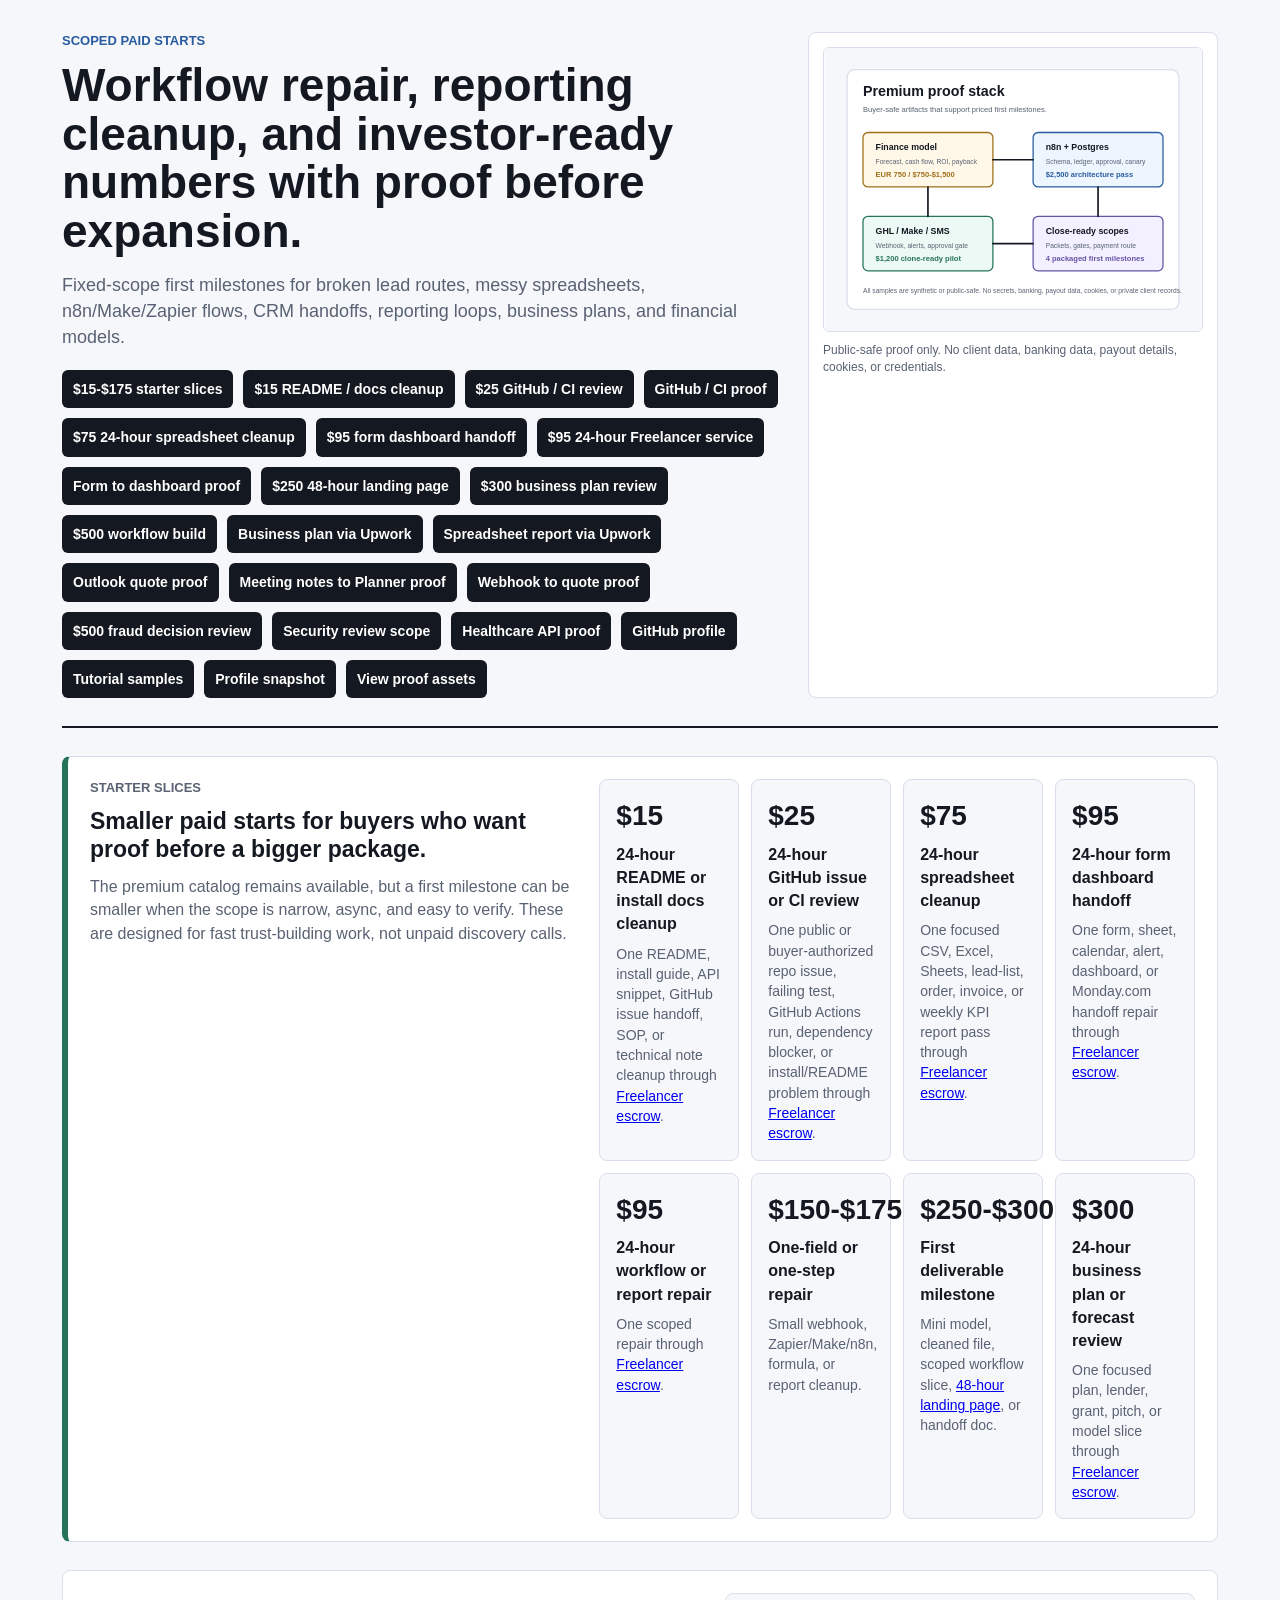
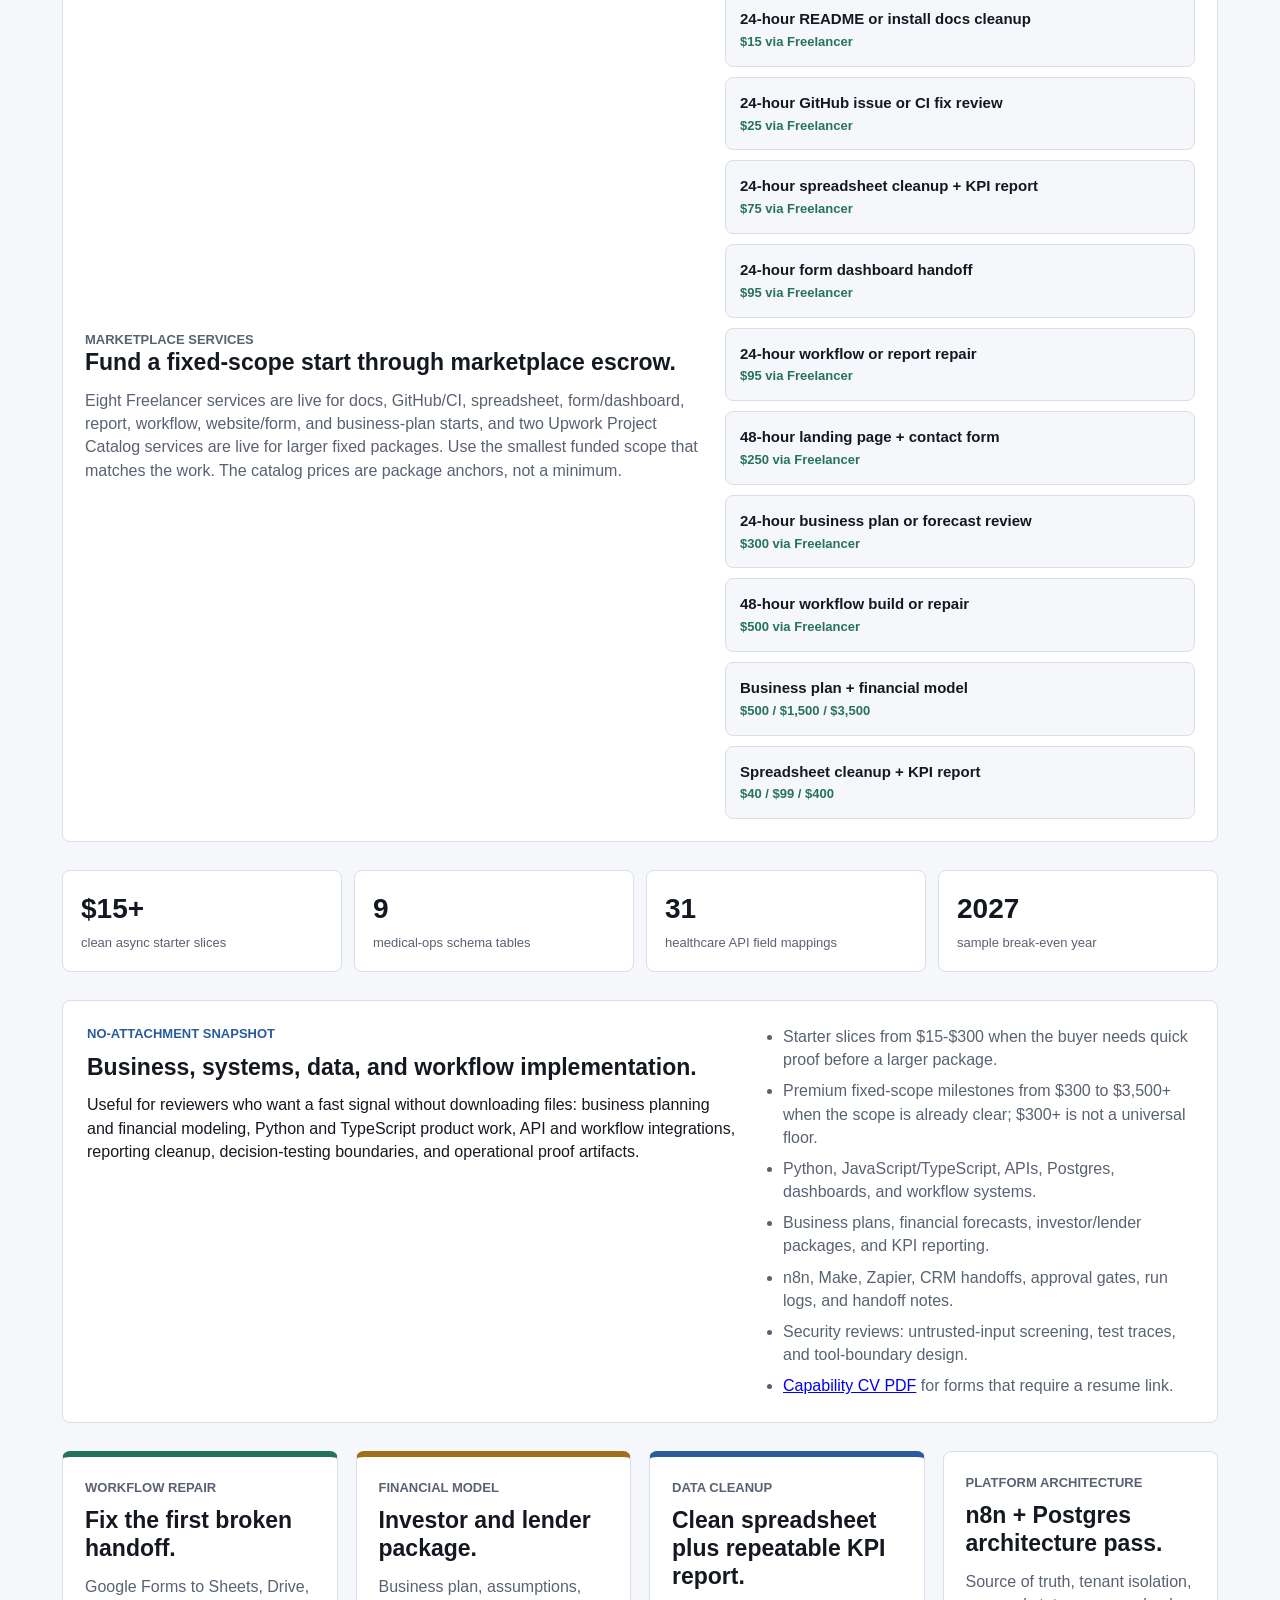
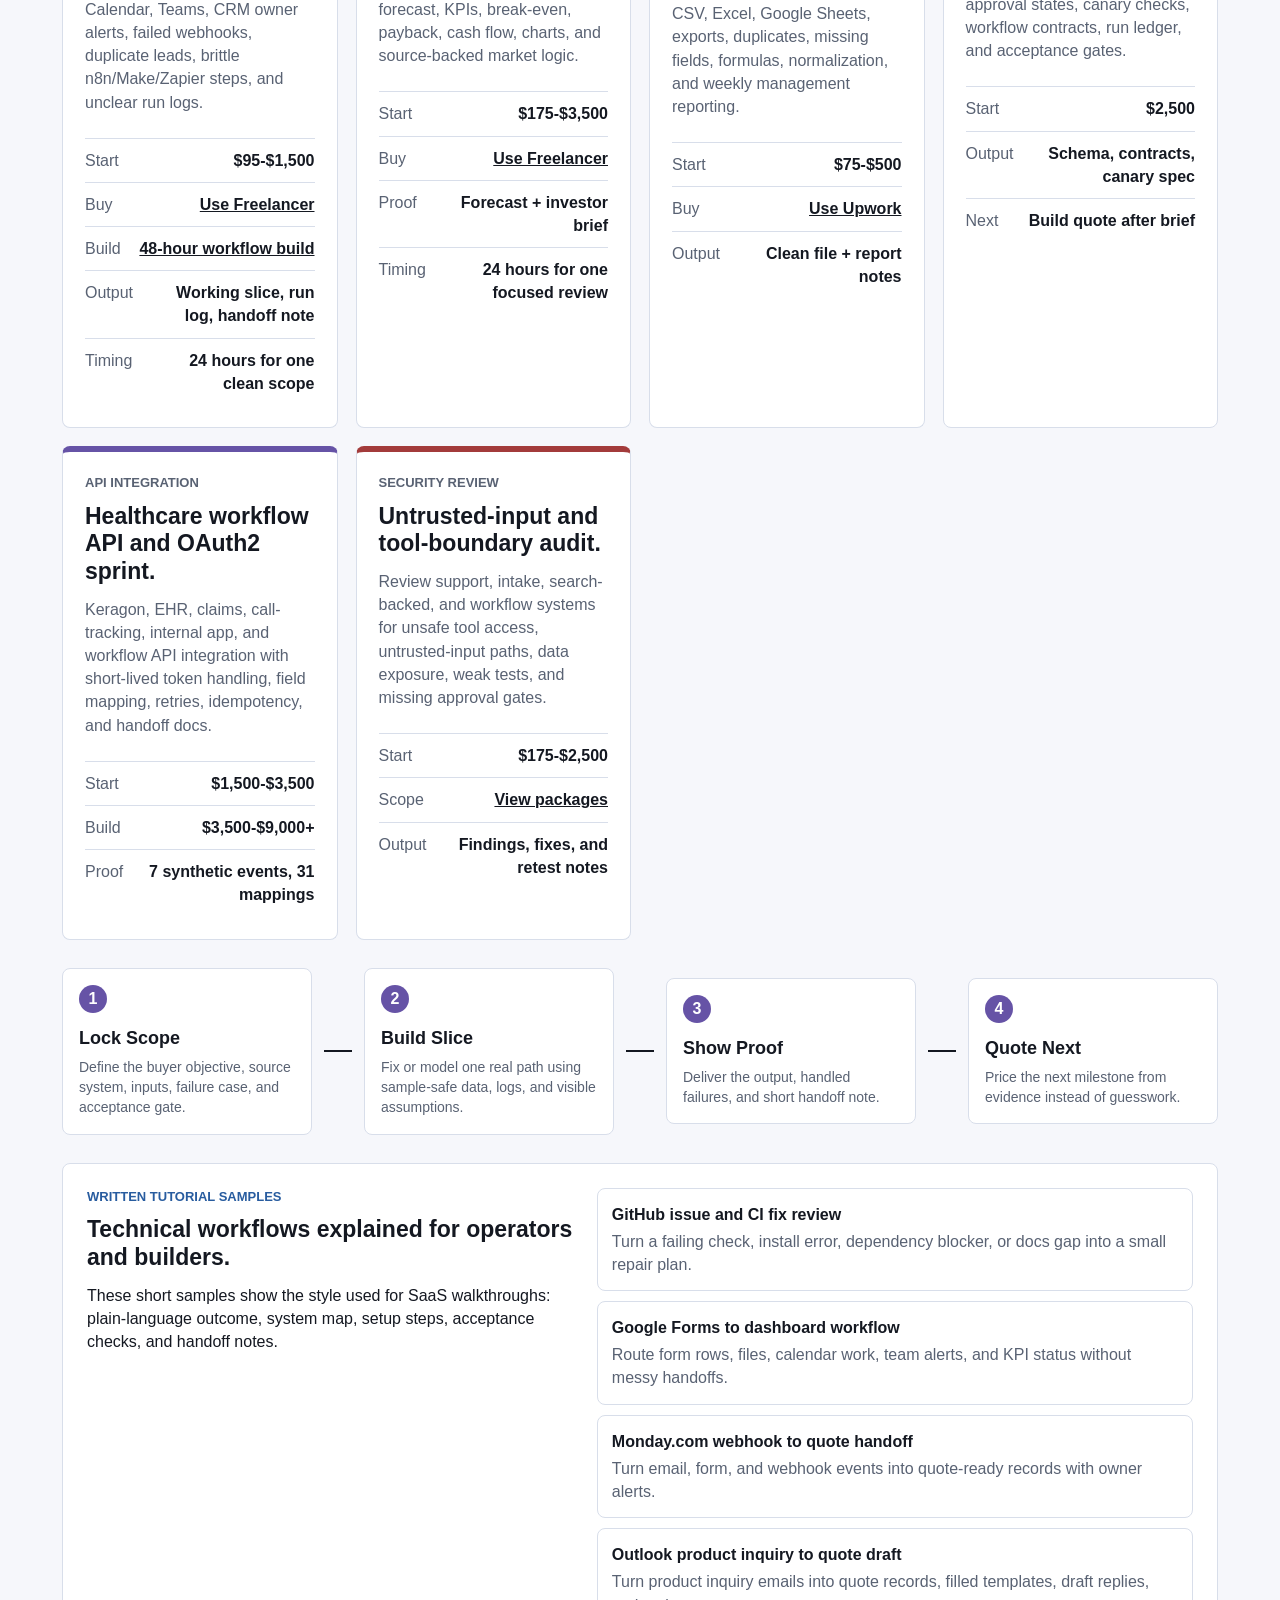
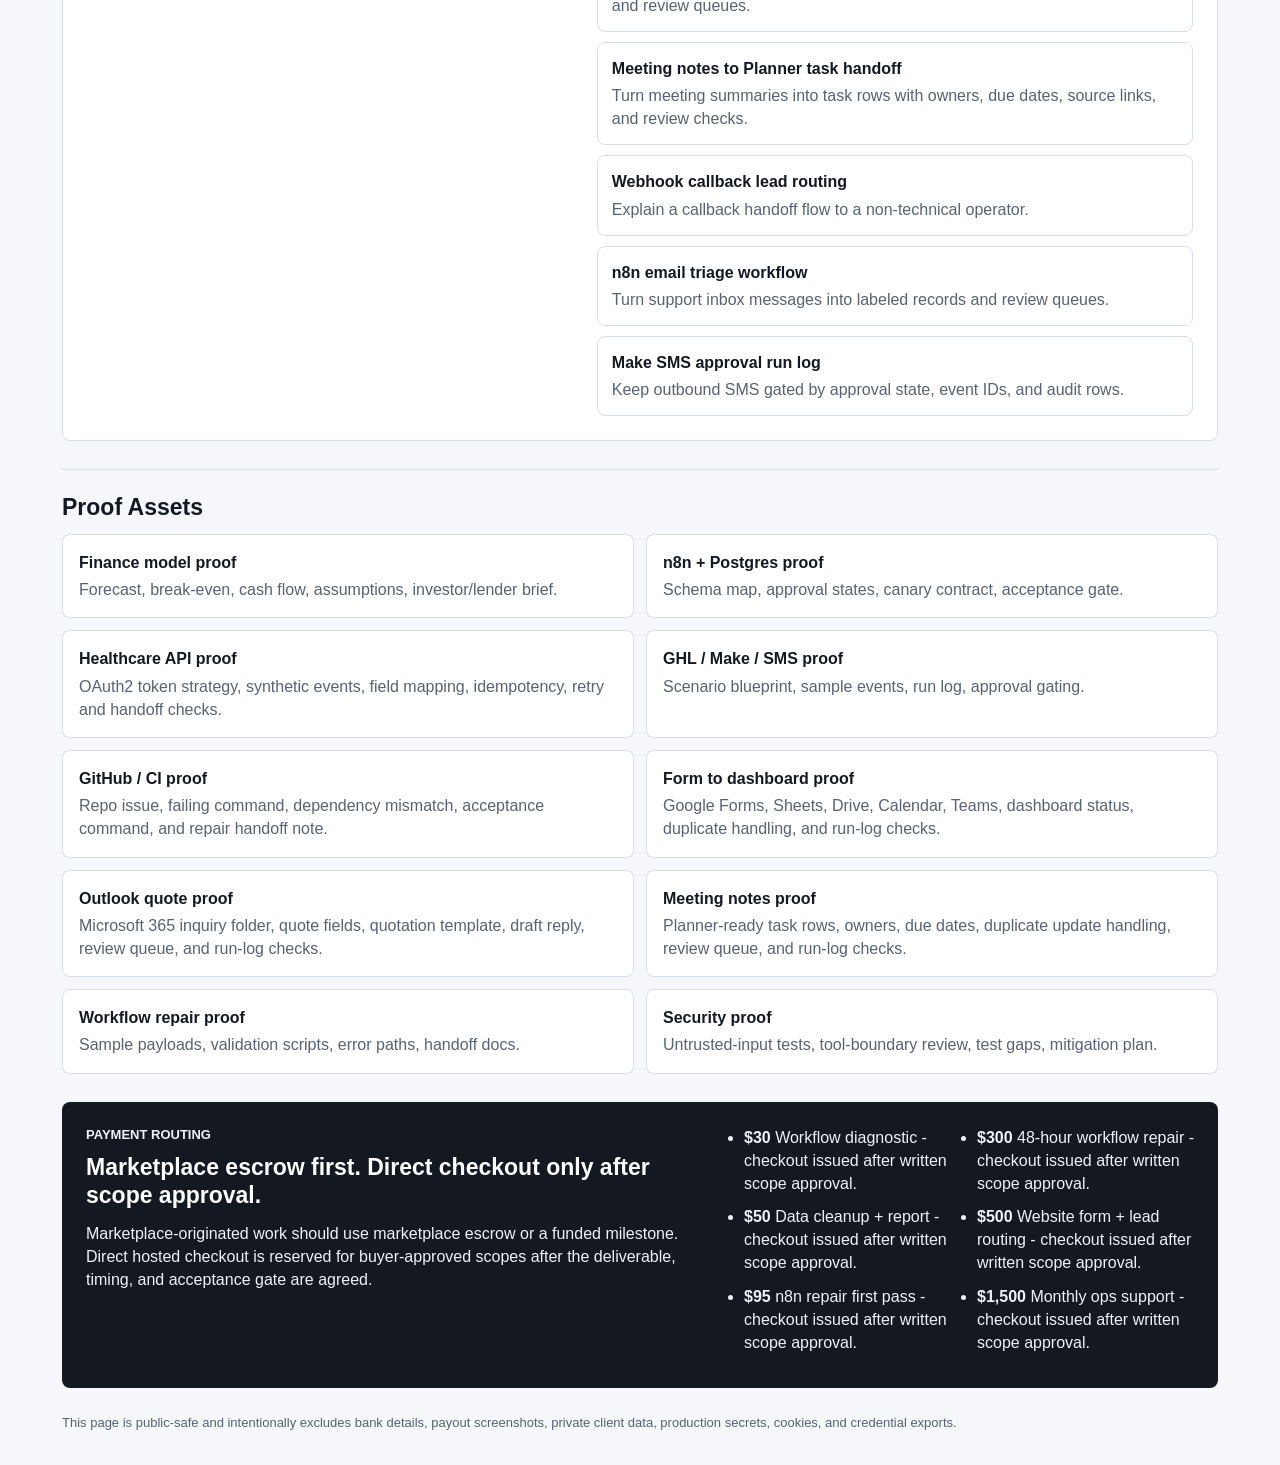
==== commit 63b8dfbe: "Add meeting notes Planner proof route" ====
--- a/index.html
+++ b/index.html
@@ -35,6 +35,7 @@
             <a href="https://www.upwork.com/services/product/consulting-hr-an-investor-ready-business-plan-and-financial-model-with-forecasts-2057624369756503073">Business plan via Upwork</a>
             <a href="https://www.upwork.com/services/product/marketing-a-cleaned-lead-list-with-a-weekly-sales-report-2057587050076830753">Spreadsheet report via Upwork</a>
             <a href="tutorials/outlook-product-inquiry-to-quote.html">Outlook quote proof</a>
+            <a href="tutorials/meeting-notes-planner-handoff.html">Meeting notes to Planner proof</a>
             <a href="tutorials/monday-webhook-email-to-quote.html">Webhook to quote proof</a>
             <a href="fraud-decision-triage.html">$500 fraud decision review</a>
             <a href="security-audit.html">Security review scope</a>
@@ -339,6 +340,10 @@
           <a href="tutorials/outlook-product-inquiry-to-quote.html">
             <strong>Outlook product inquiry to quote draft</strong>
             <span>Turn product inquiry emails into quote records, filled templates, draft replies, and review queues.</span>
+          </a>
+          <a href="tutorials/meeting-notes-planner-handoff.html">
+            <strong>Meeting notes to Planner task handoff</strong>
+            <span>Turn meeting summaries into task rows with owners, due dates, source links, and review checks.</span>
           </a>
           <a href="tutorials/webhook-callback-lead-routing.html">
             <strong>Webhook callback lead routing</strong>
@@ -365,6 +370,7 @@
           <p><strong>GitHub / CI proof</strong><span>Repo issue, failing command, dependency mismatch, acceptance command, and repair handoff note.</span></p>
           <p><strong>Form to dashboard proof</strong><span>Google Forms, Sheets, Drive, Calendar, Teams, dashboard status, duplicate handling, and run-log checks.</span></p>
           <p><strong>Outlook quote proof</strong><span>Microsoft 365 inquiry folder, quote fields, quotation template, draft reply, review queue, and run-log checks.</span></p>
+          <p><strong>Meeting notes proof</strong><span>Planner-ready task rows, owners, due dates, duplicate update handling, review queue, and run-log checks.</span></p>
           <p><strong>Workflow repair proof</strong><span>Sample payloads, validation scripts, error paths, handoff docs.</span></p>
           <p><strong>Security proof</strong><span>Untrusted-input tests, tool-boundary review, test gaps, mitigation plan.</span></p>
         </div>
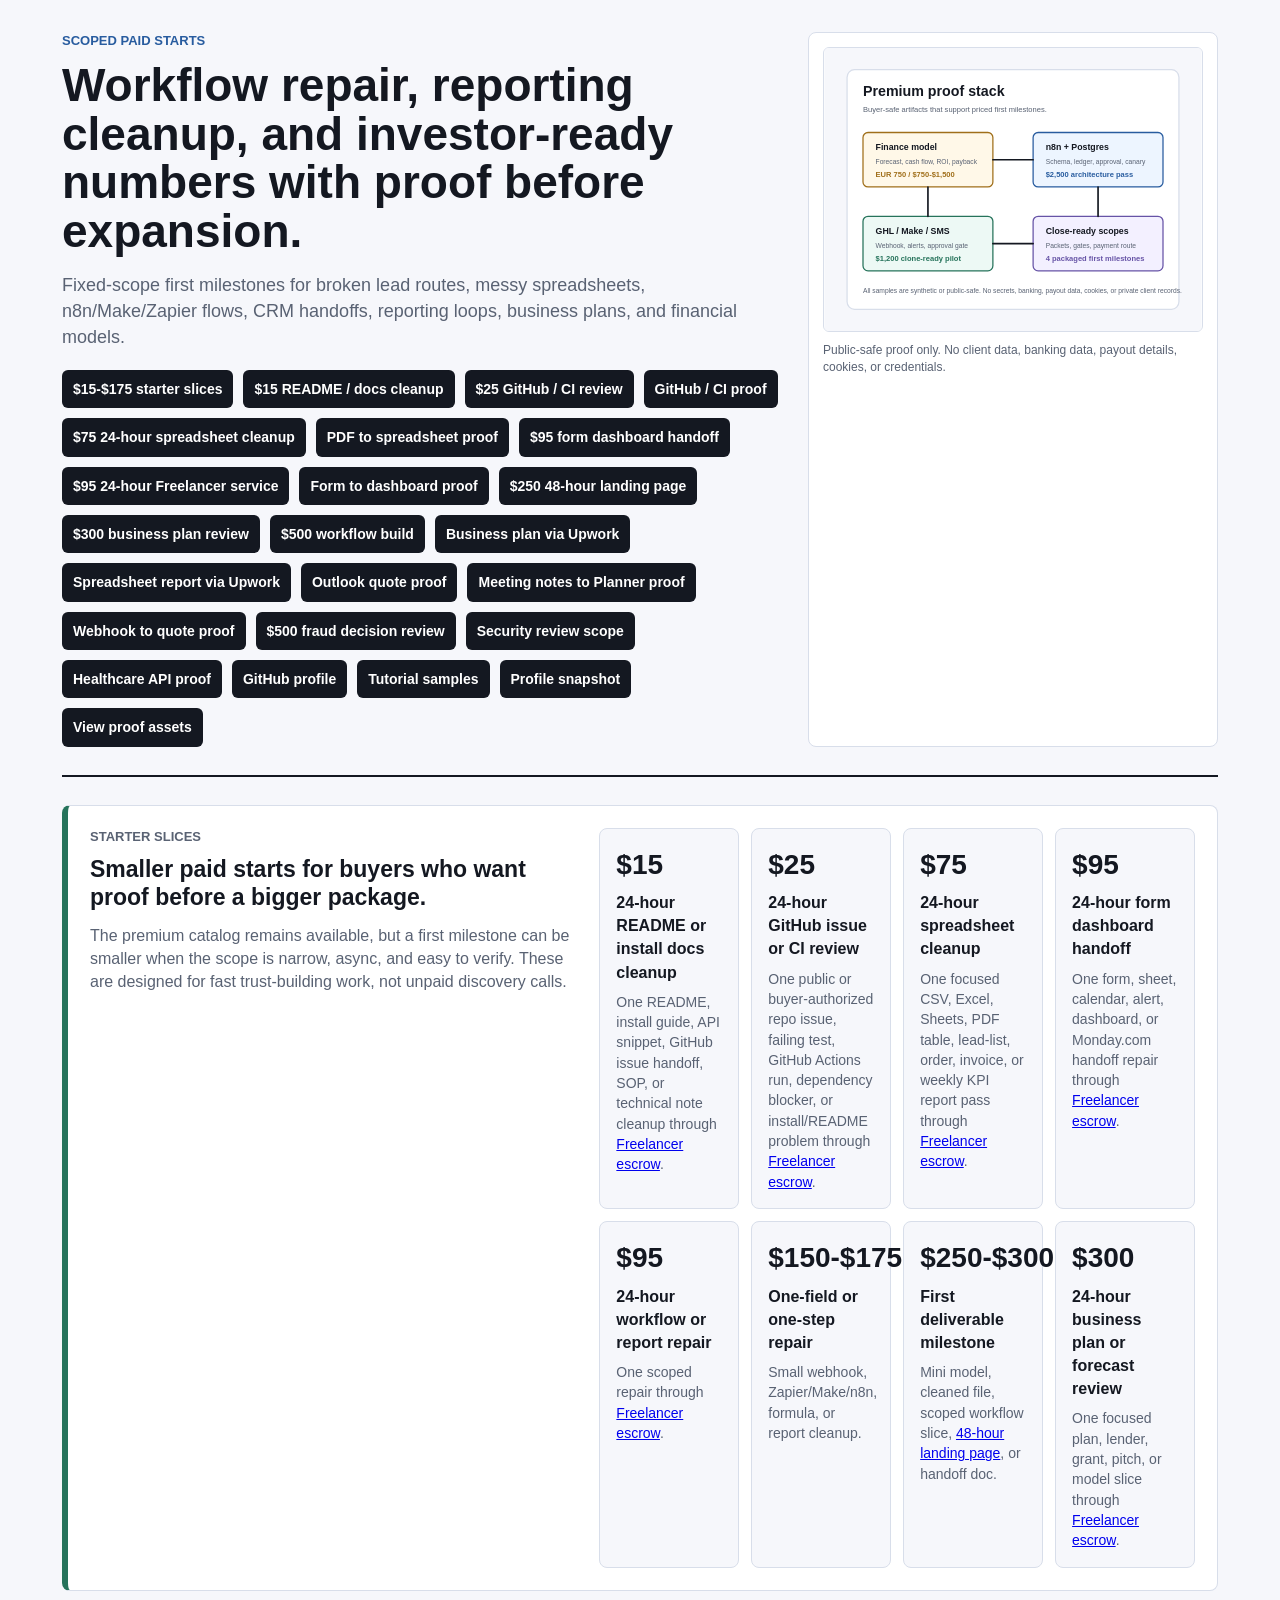
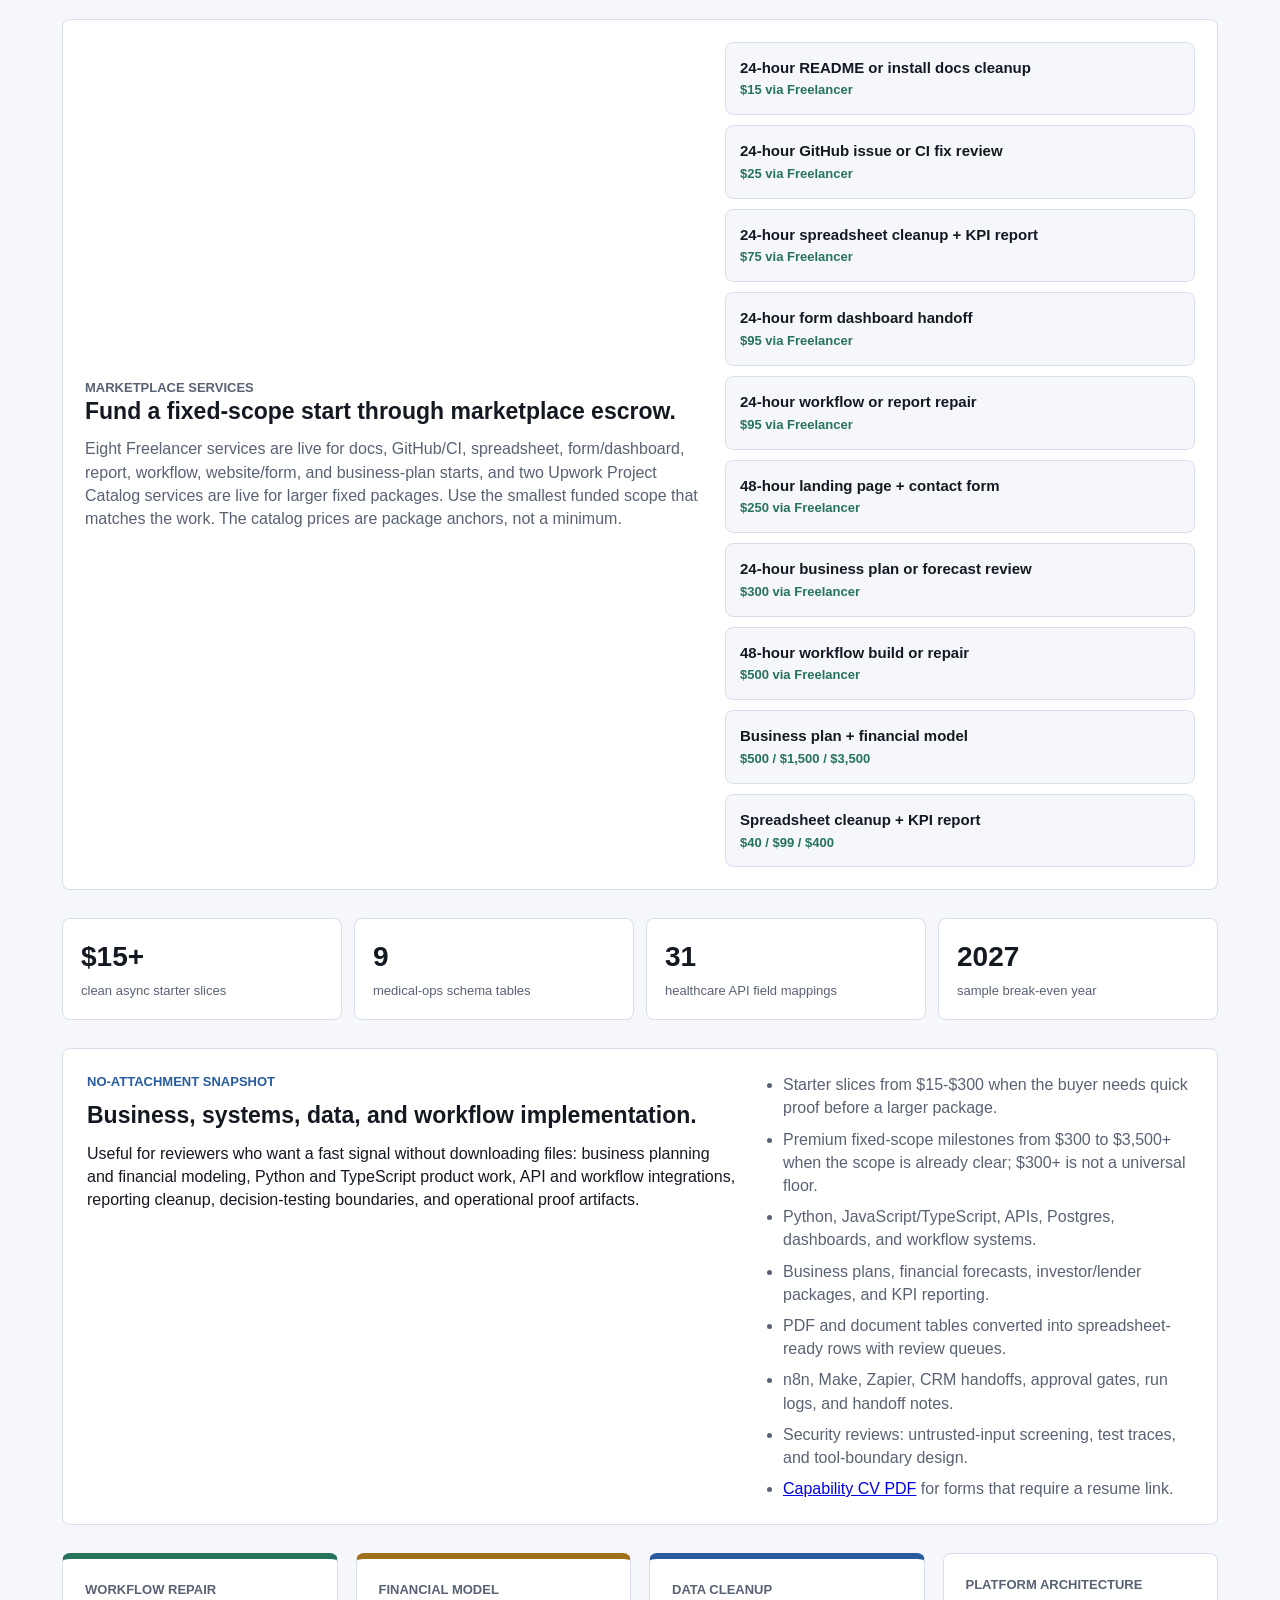
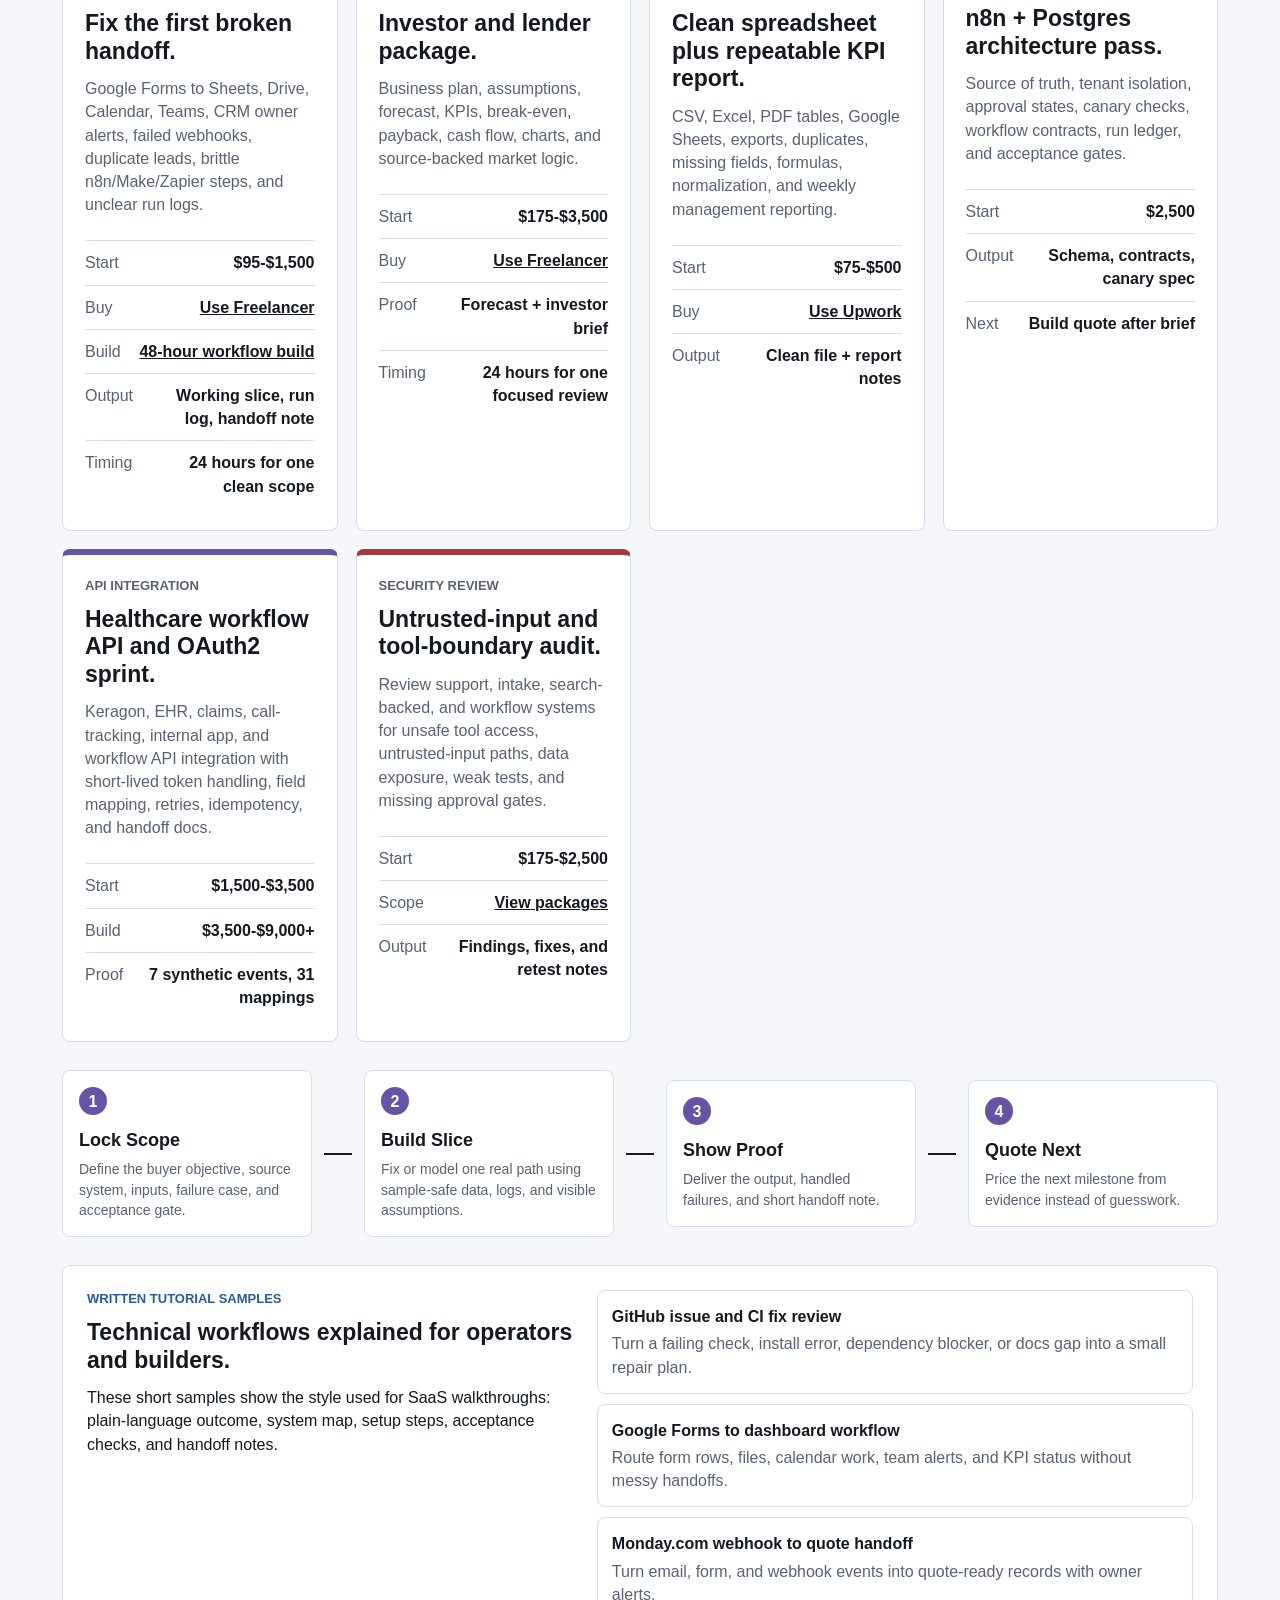
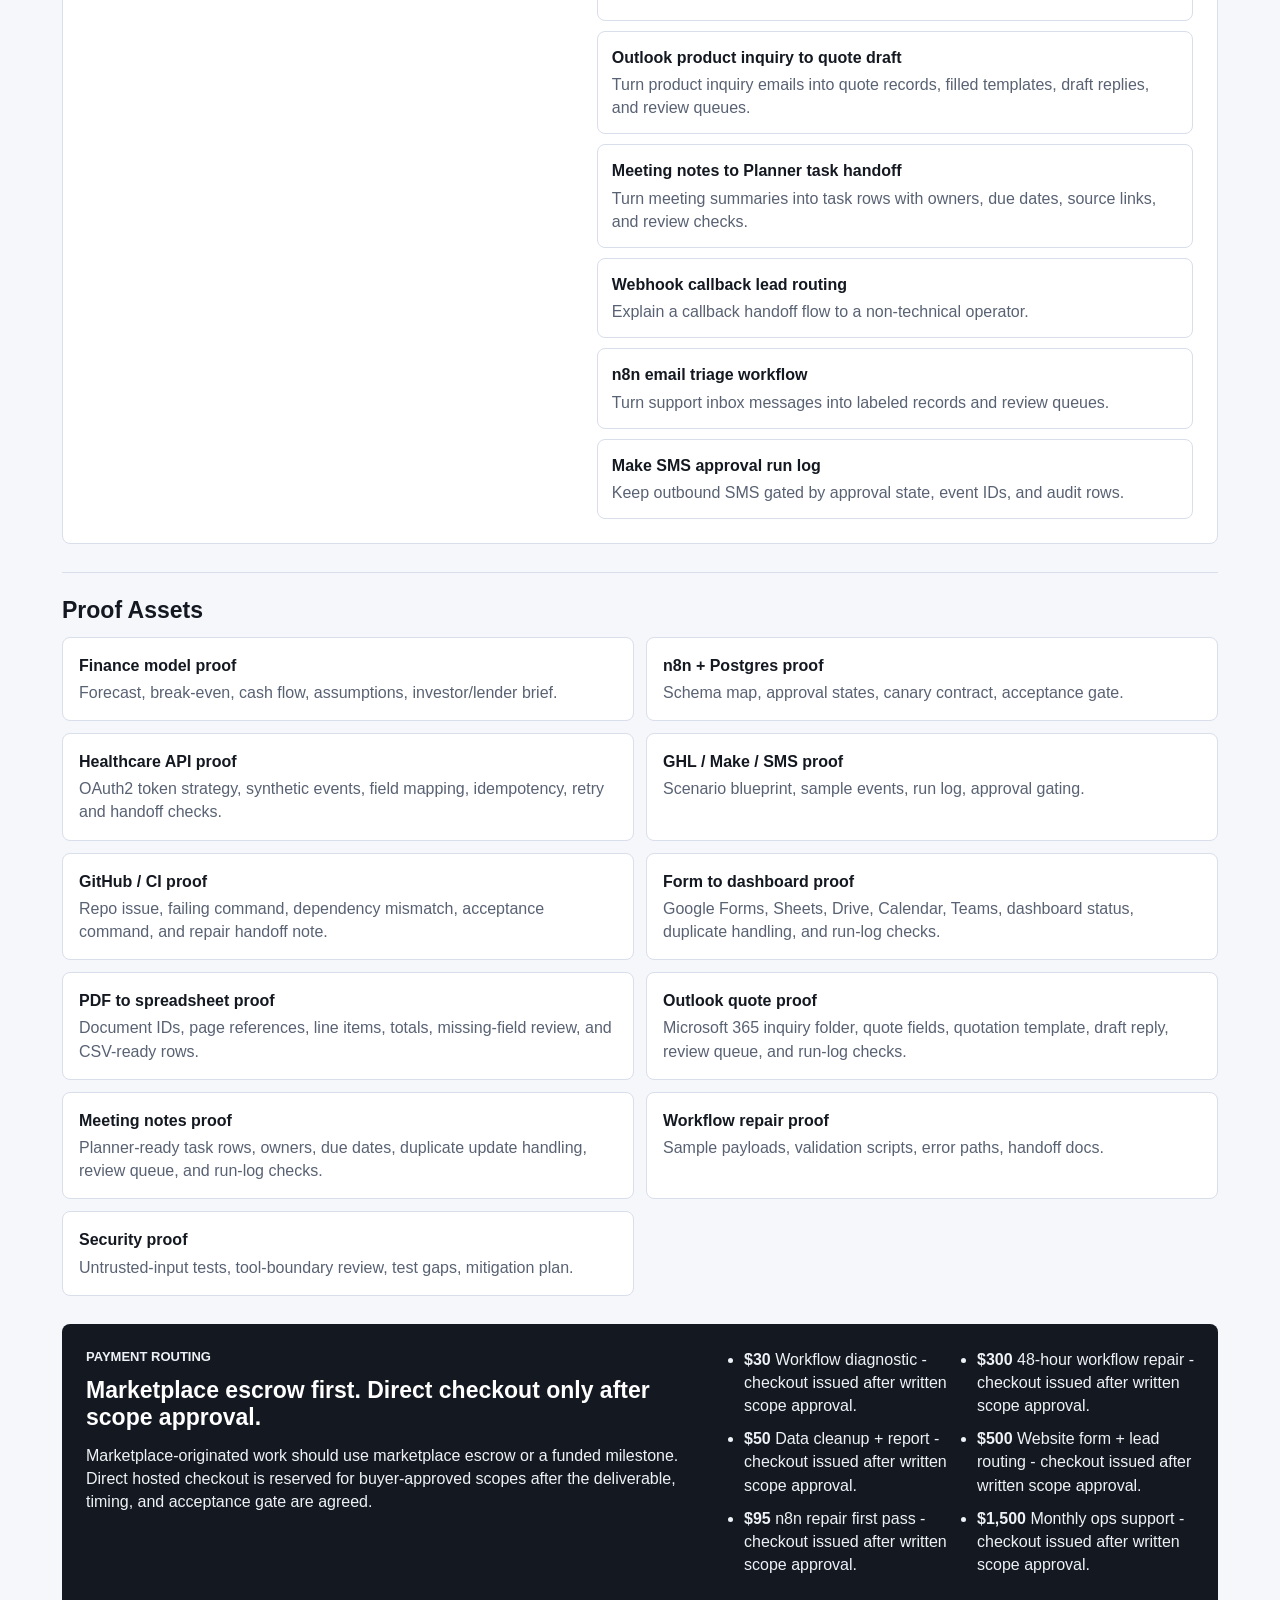
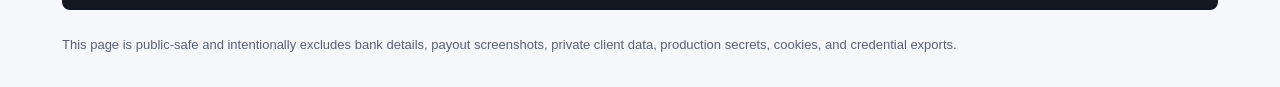
==== commit 1734abe8: "Add PDF spreadsheet proof route" ====
--- a/index.html
+++ b/index.html
@@ -26,6 +26,7 @@
             <a href="https://www.freelancer.com/service/github/hour-github-issue-or-ci-fix-review?sb=t">$25 GitHub / CI review</a>
             <a href="tutorials/github-ci-fix-review.html">GitHub / CI proof</a>
             <a href="https://www.freelancer.com/service/excel/hour-spreadsheet-cleanup-and-kpi-report?sb=t">$75 24-hour spreadsheet cleanup</a>
+            <a href="tutorials/pdf-to-spreadsheet-extraction.html">PDF to spreadsheet proof</a>
             <a href="https://www.freelancer.com/service/excel/hour-form-dashboard-handoff?sb=t">$95 form dashboard handoff</a>
             <a href="https://www.freelancer.com/service/excel_vba/hour-workflow-or-report-repair?sb=t">$95 24-hour Freelancer service</a>
             <a href="tutorials/google-forms-drive-calendar-dashboard.html">Form to dashboard proof</a>
@@ -75,7 +76,7 @@
           <article>
             <strong>$75</strong>
             <span>24-hour spreadsheet cleanup</span>
-            <p>One focused CSV, Excel, Sheets, lead-list, order, invoice, or weekly KPI report pass through <a href="https://www.freelancer.com/service/excel/hour-spreadsheet-cleanup-and-kpi-report?sb=t">Freelancer escrow</a>.</p>
+            <p>One focused CSV, Excel, Sheets, PDF table, lead-list, order, invoice, or weekly KPI report pass through <a href="https://www.freelancer.com/service/excel/hour-spreadsheet-cleanup-and-kpi-report?sb=t">Freelancer escrow</a>.</p>
           </article>
           <article>
             <strong>$95</strong>
@@ -194,6 +195,7 @@
           <li>Premium fixed-scope milestones from $300 to $3,500+ when the scope is already clear; $300+ is not a universal floor.</li>
           <li>Python, JavaScript/TypeScript, APIs, Postgres, dashboards, and workflow systems.</li>
           <li>Business plans, financial forecasts, investor/lender packages, and KPI reporting.</li>
+          <li>PDF and document tables converted into spreadsheet-ready rows with review queues.</li>
           <li>n8n, Make, Zapier, CRM handoffs, approval gates, run logs, and handoff notes.</li>
           <li>Security reviews: untrusted-input screening, test traces, and tool-boundary design.</li>
           <li><a href="business-systems-capability-cv.pdf">Capability CV PDF</a> for forms that require a resume link.</li>
@@ -236,7 +238,7 @@
           <p class="tag">Data cleanup</p>
           <h2>Clean spreadsheet plus repeatable KPI report.</h2>
           <p>
-            CSV, Excel, Google Sheets, exports, duplicates, missing fields, formulas,
+            CSV, Excel, PDF tables, Google Sheets, exports, duplicates, missing fields, formulas,
             normalization, and weekly management reporting.
           </p>
           <dl>
@@ -369,6 +371,7 @@
           <p><strong>GHL / Make / SMS proof</strong><span>Scenario blueprint, sample events, run log, approval gating.</span></p>
           <p><strong>GitHub / CI proof</strong><span>Repo issue, failing command, dependency mismatch, acceptance command, and repair handoff note.</span></p>
           <p><strong>Form to dashboard proof</strong><span>Google Forms, Sheets, Drive, Calendar, Teams, dashboard status, duplicate handling, and run-log checks.</span></p>
+          <p><strong>PDF to spreadsheet proof</strong><span>Document IDs, page references, line items, totals, missing-field review, and CSV-ready rows.</span></p>
           <p><strong>Outlook quote proof</strong><span>Microsoft 365 inquiry folder, quote fields, quotation template, draft reply, review queue, and run-log checks.</span></p>
           <p><strong>Meeting notes proof</strong><span>Planner-ready task rows, owners, due dates, duplicate update handling, review queue, and run-log checks.</span></p>
           <p><strong>Workflow repair proof</strong><span>Sample payloads, validation scripts, error paths, handoff docs.</span></p>
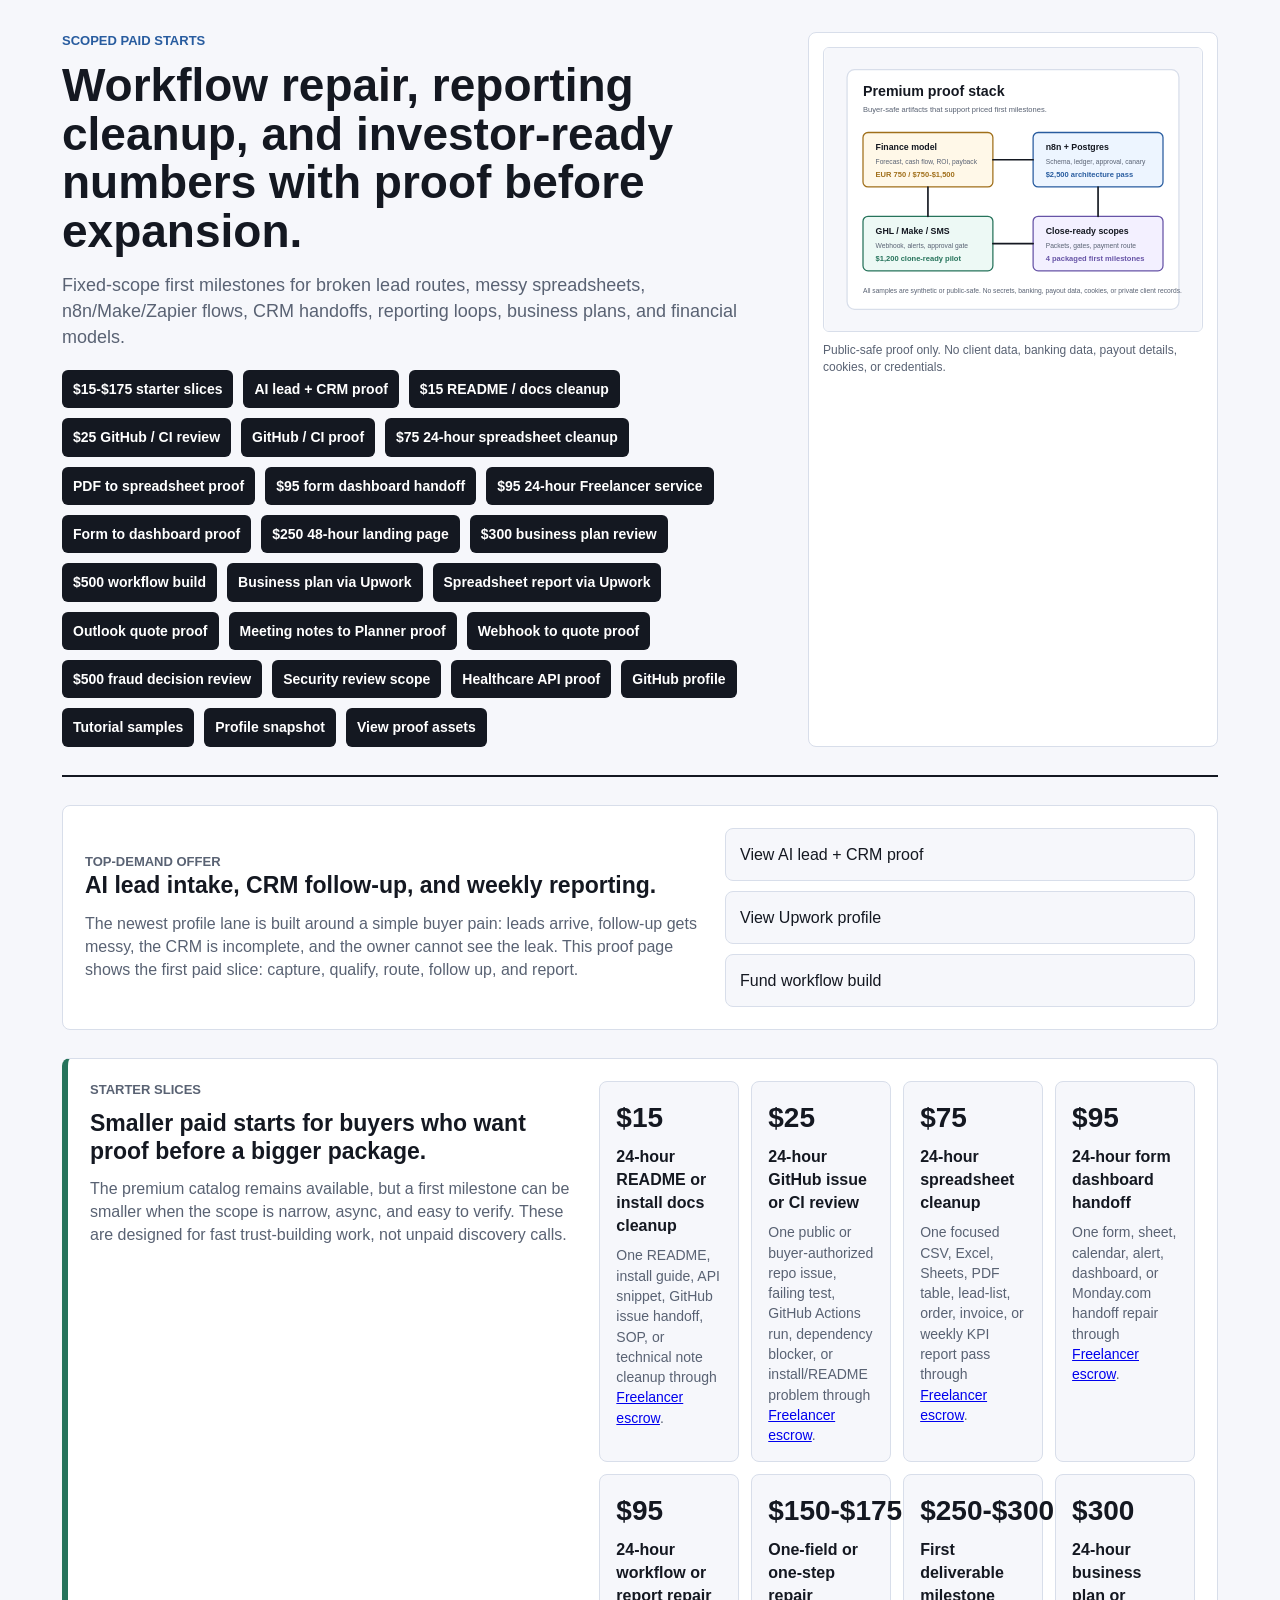
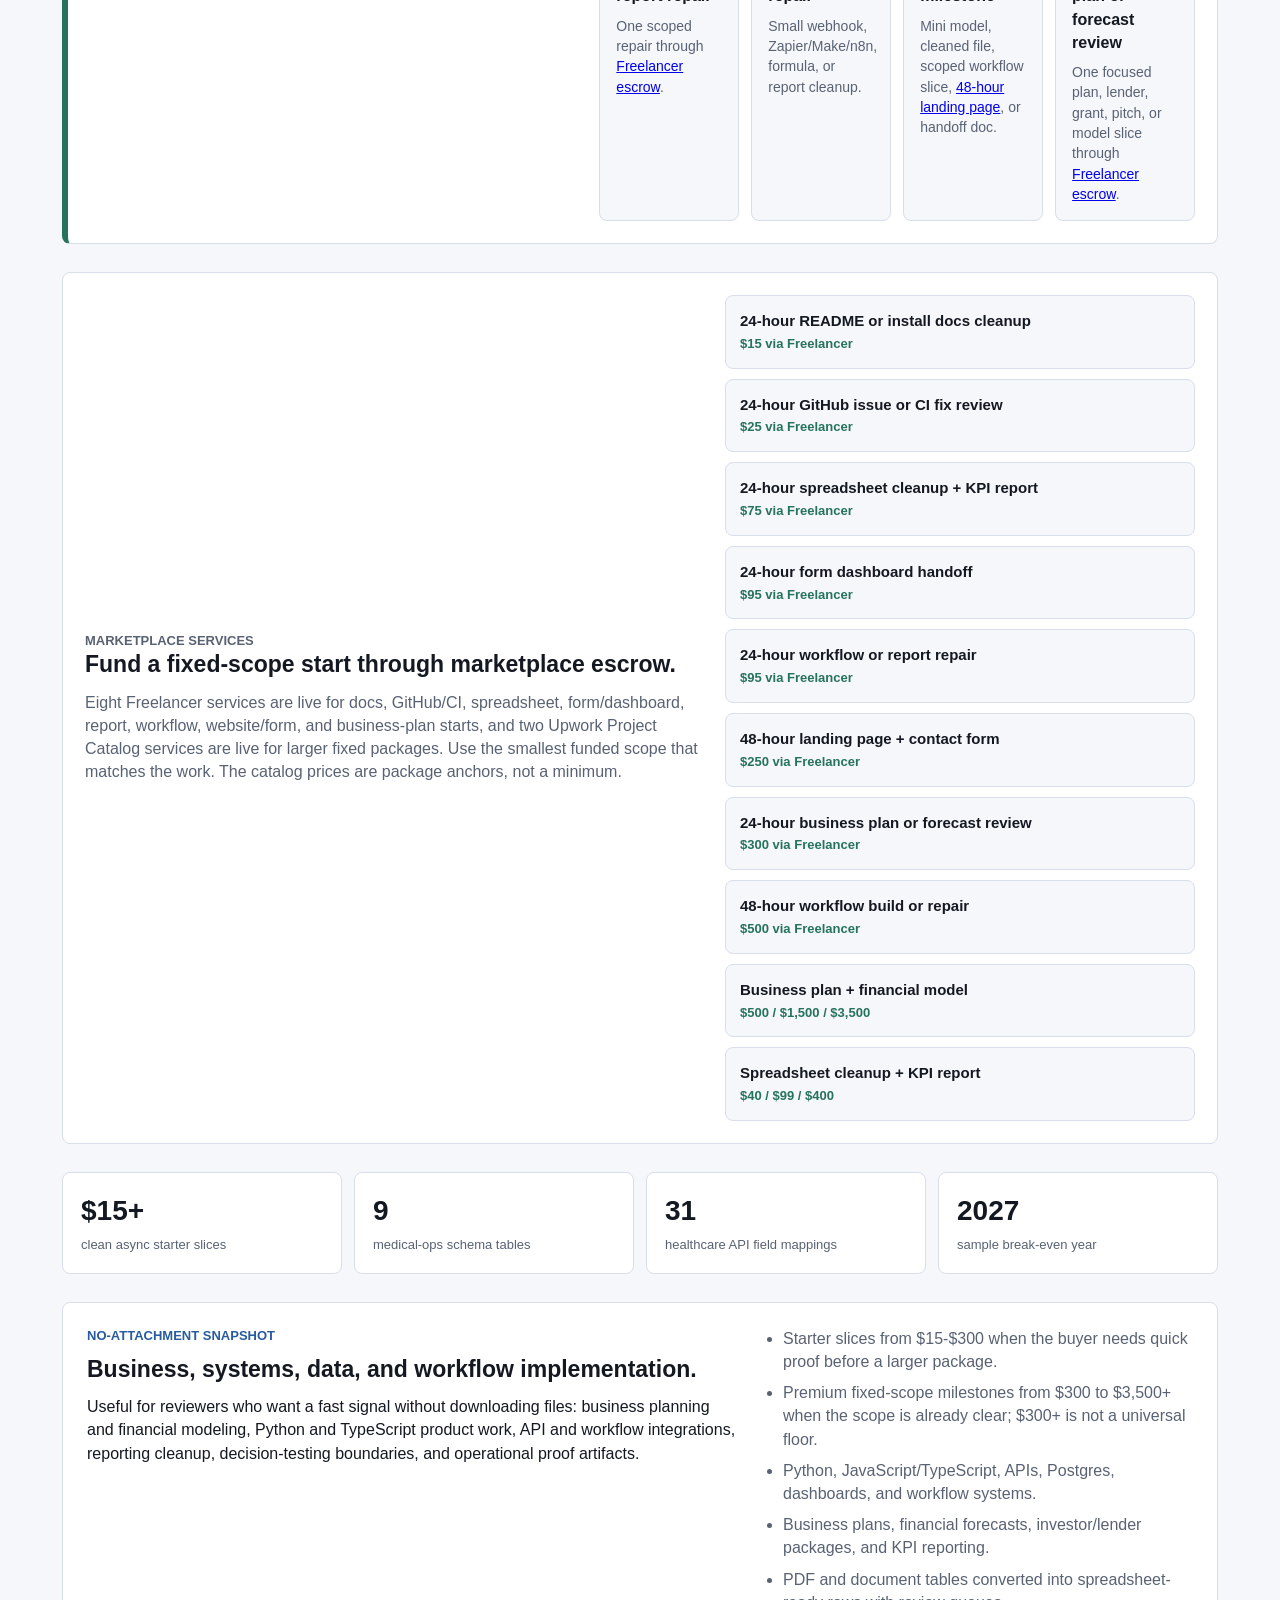
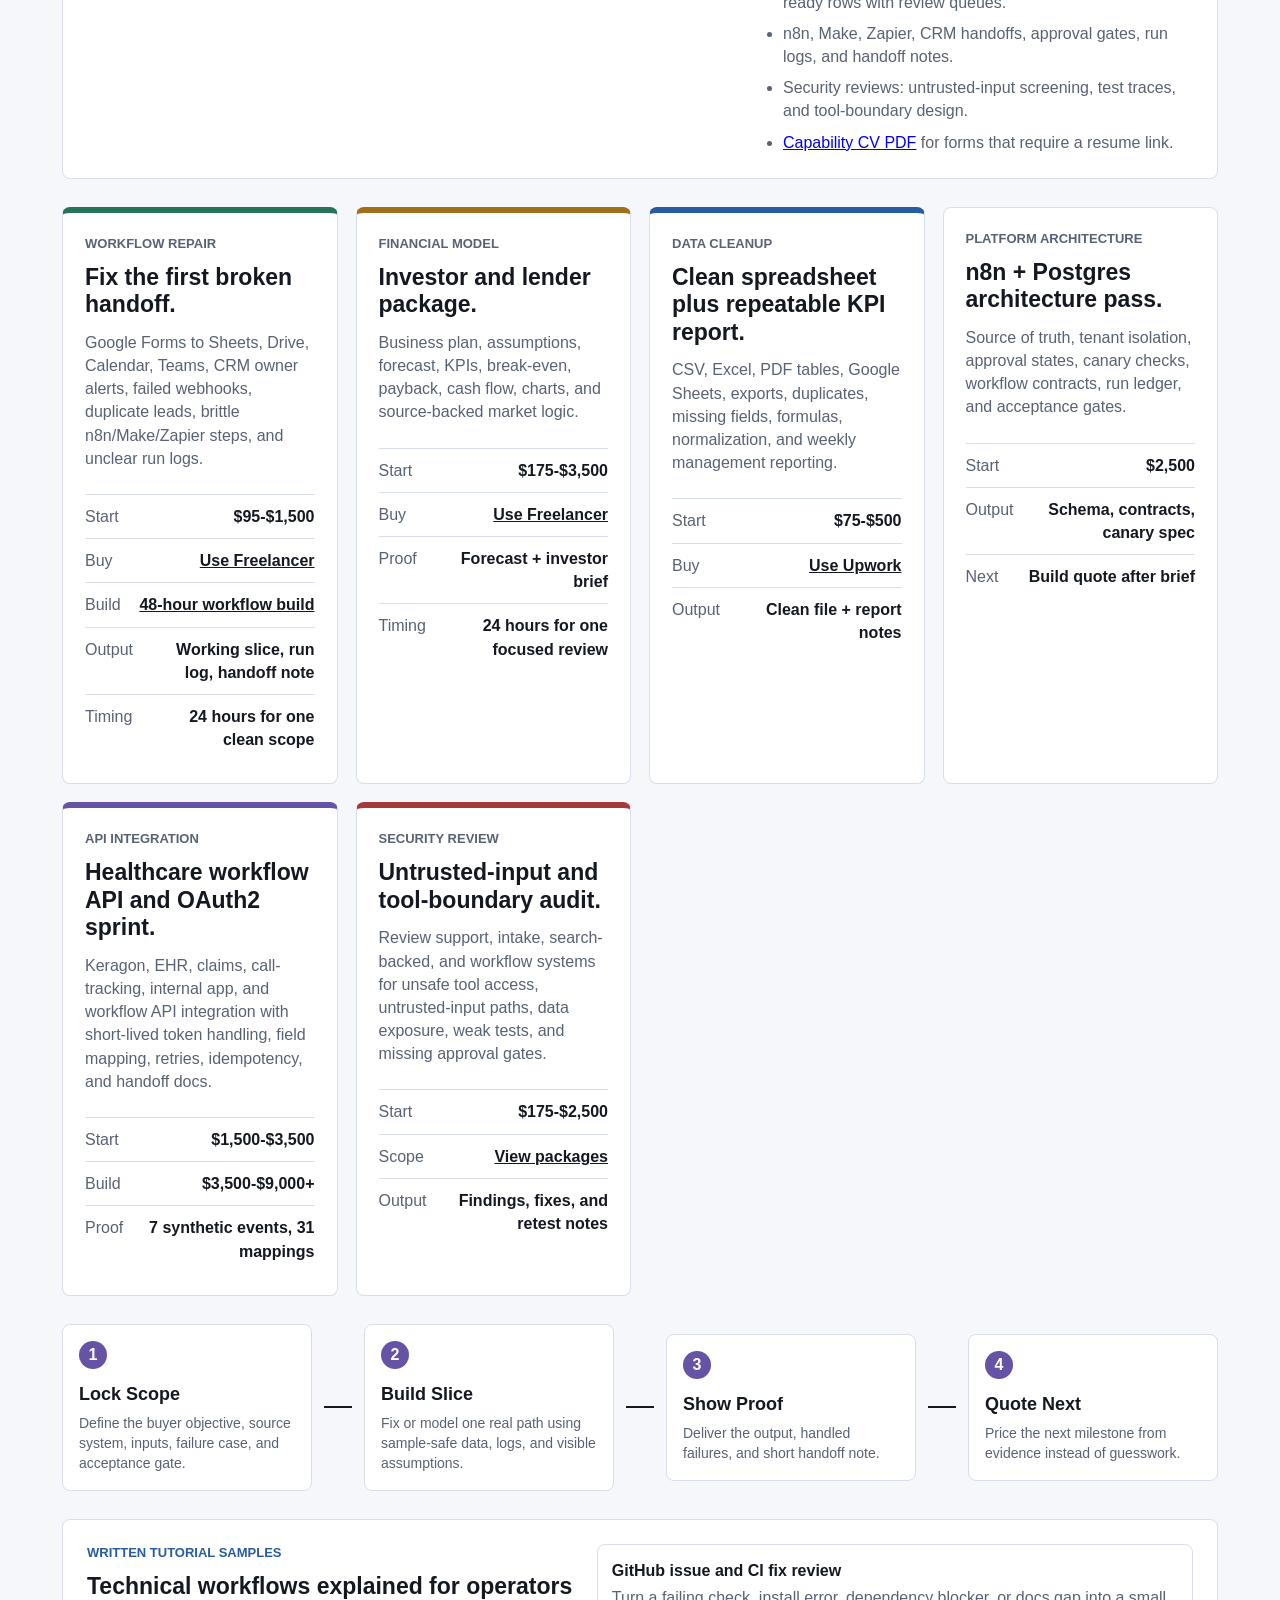
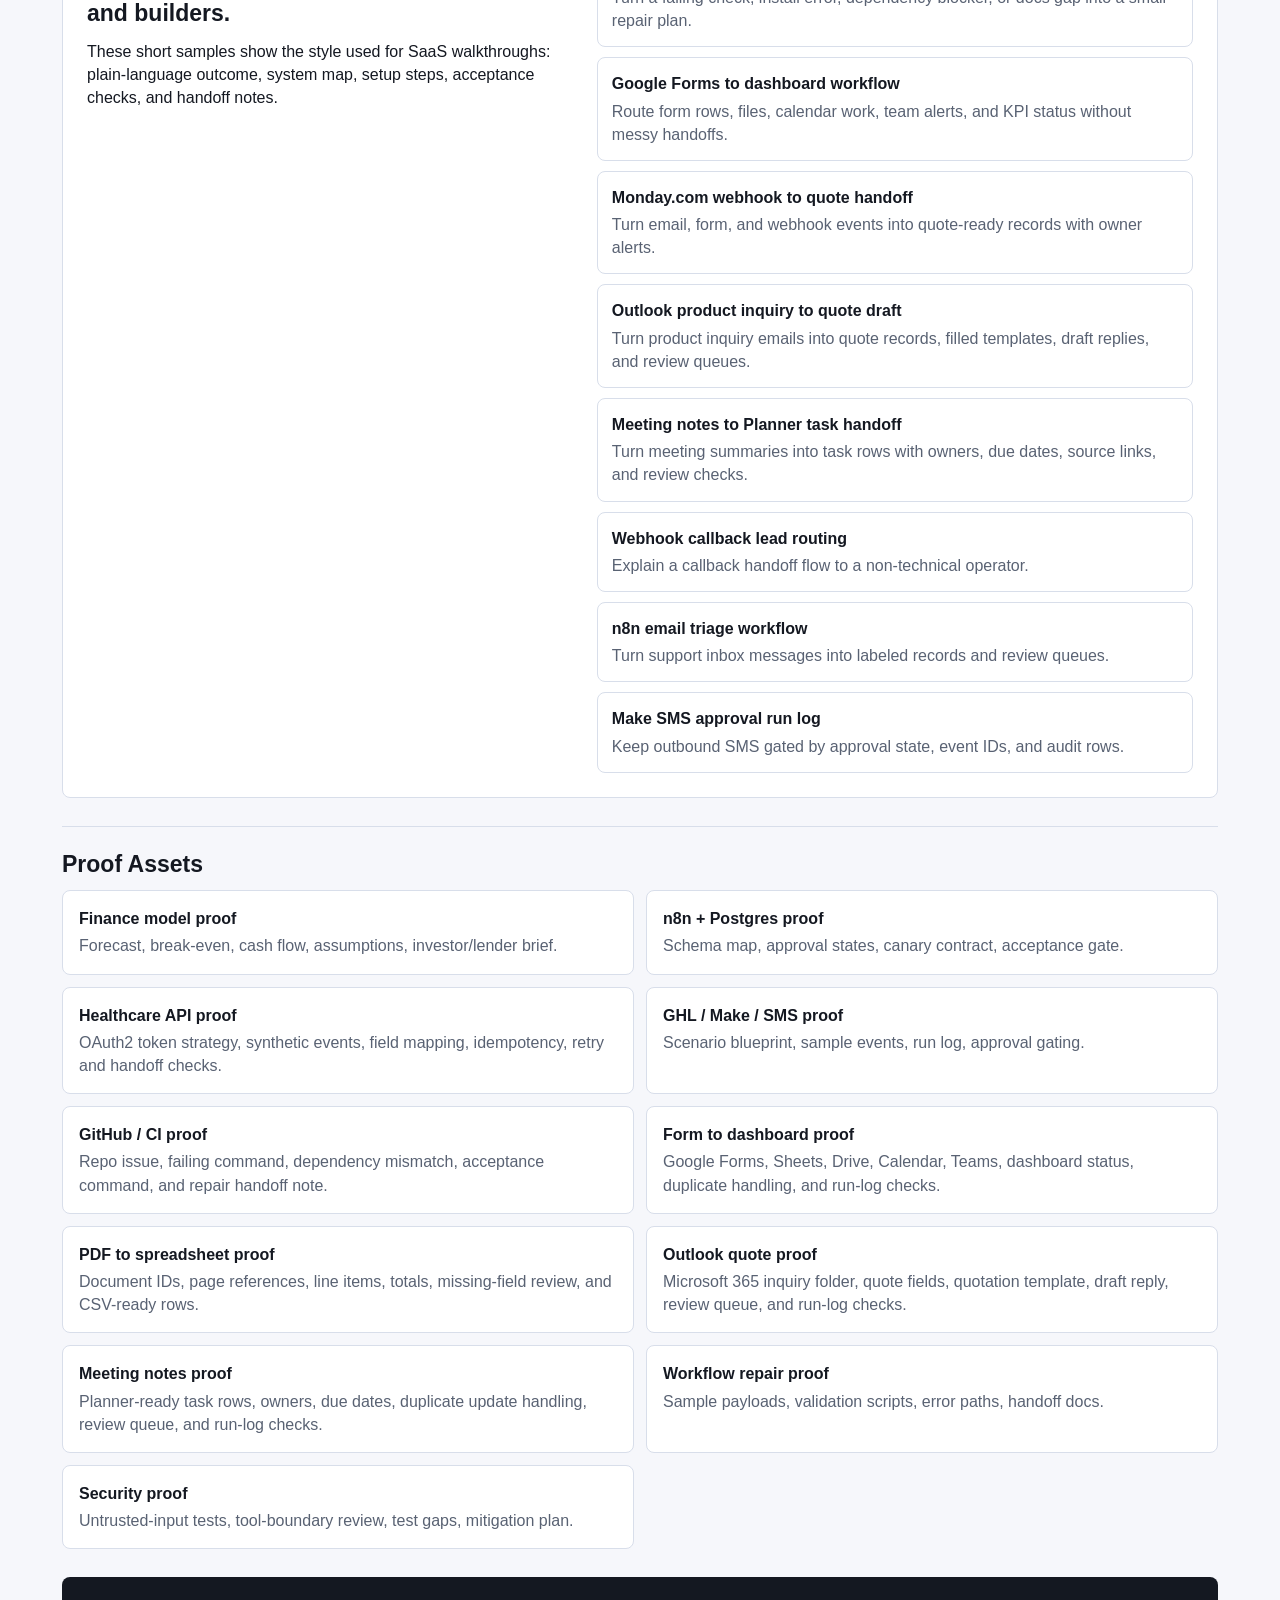
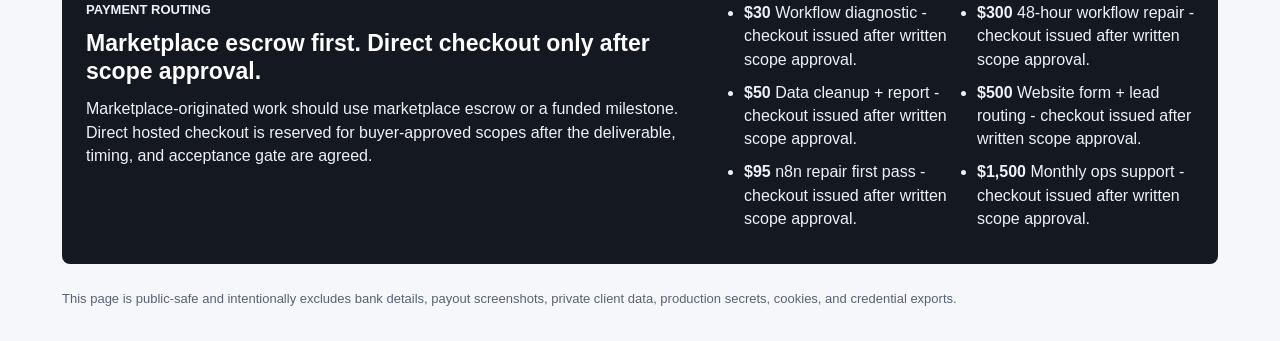
==== commit 81e80b69: "Add AI lead CRM dashboard proof page" ====
--- a/index.html
+++ b/index.html
@@ -22,6 +22,7 @@
           </p>
           <div class="hero-actions" aria-label="Start options">
             <a href="#starter-slices">$15-$175 starter slices</a>
+            <a href="ai-lead-crm-dashboard-system.html">AI lead + CRM proof</a>
             <a href="https://www.freelancer.com/service/technical_writing/hour-readme-or-install-docs-cleanup?sb=t">$15 README / docs cleanup</a>
             <a href="https://www.freelancer.com/service/github/hour-github-issue-or-ci-fix-review?sb=t">$25 GitHub / CI review</a>
             <a href="tutorials/github-ci-fix-review.html">GitHub / CI proof</a>
@@ -53,6 +54,24 @@
         </figure>
       </section>
 
+      <section class="catalog-strip" aria-label="AI lead and CRM proof">
+        <div>
+          <p class="tag">Top-demand offer</p>
+          <h2>AI lead intake, CRM follow-up, and weekly reporting.</h2>
+          <p>
+            The newest profile lane is built around a simple buyer pain: leads arrive,
+            follow-up gets messy, the CRM is incomplete, and the owner cannot see the leak.
+            This proof page shows the first paid slice: capture, qualify, route, follow up,
+            and report.
+          </p>
+        </div>
+        <div class="catalog-actions">
+          <a href="ai-lead-crm-dashboard-system.html">View AI lead + CRM proof</a>
+          <a href="https://www.upwork.com/freelancers/~018eea3c7d53d336d7">View Upwork profile</a>
+          <a href="https://www.freelancer.com/service/zapier/hour-workflow-build-or-repair?sb=t">Fund workflow build</a>
+        </div>
+      </section>
+
       <section class="starter-strip" id="starter-slices" aria-label="Starter slices">
         <div>
           <p class="tag">Starter slices</p>
